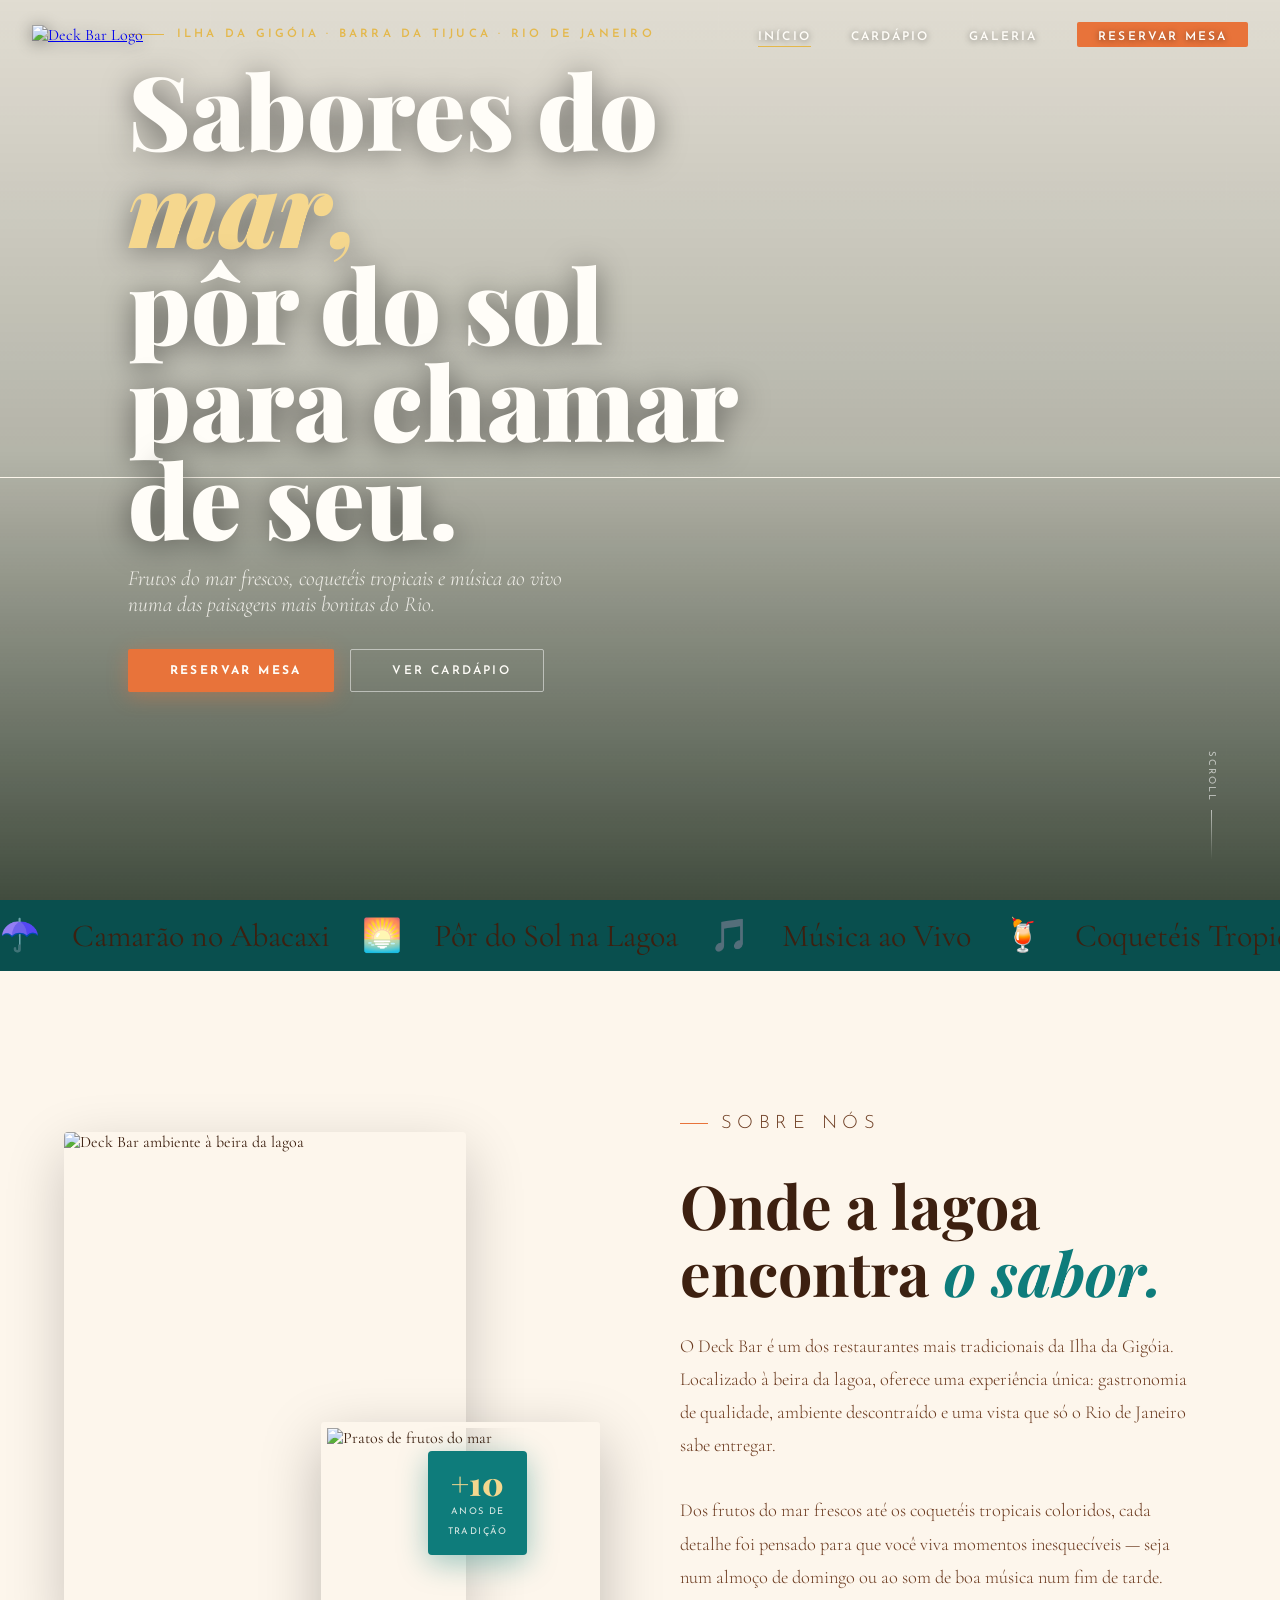
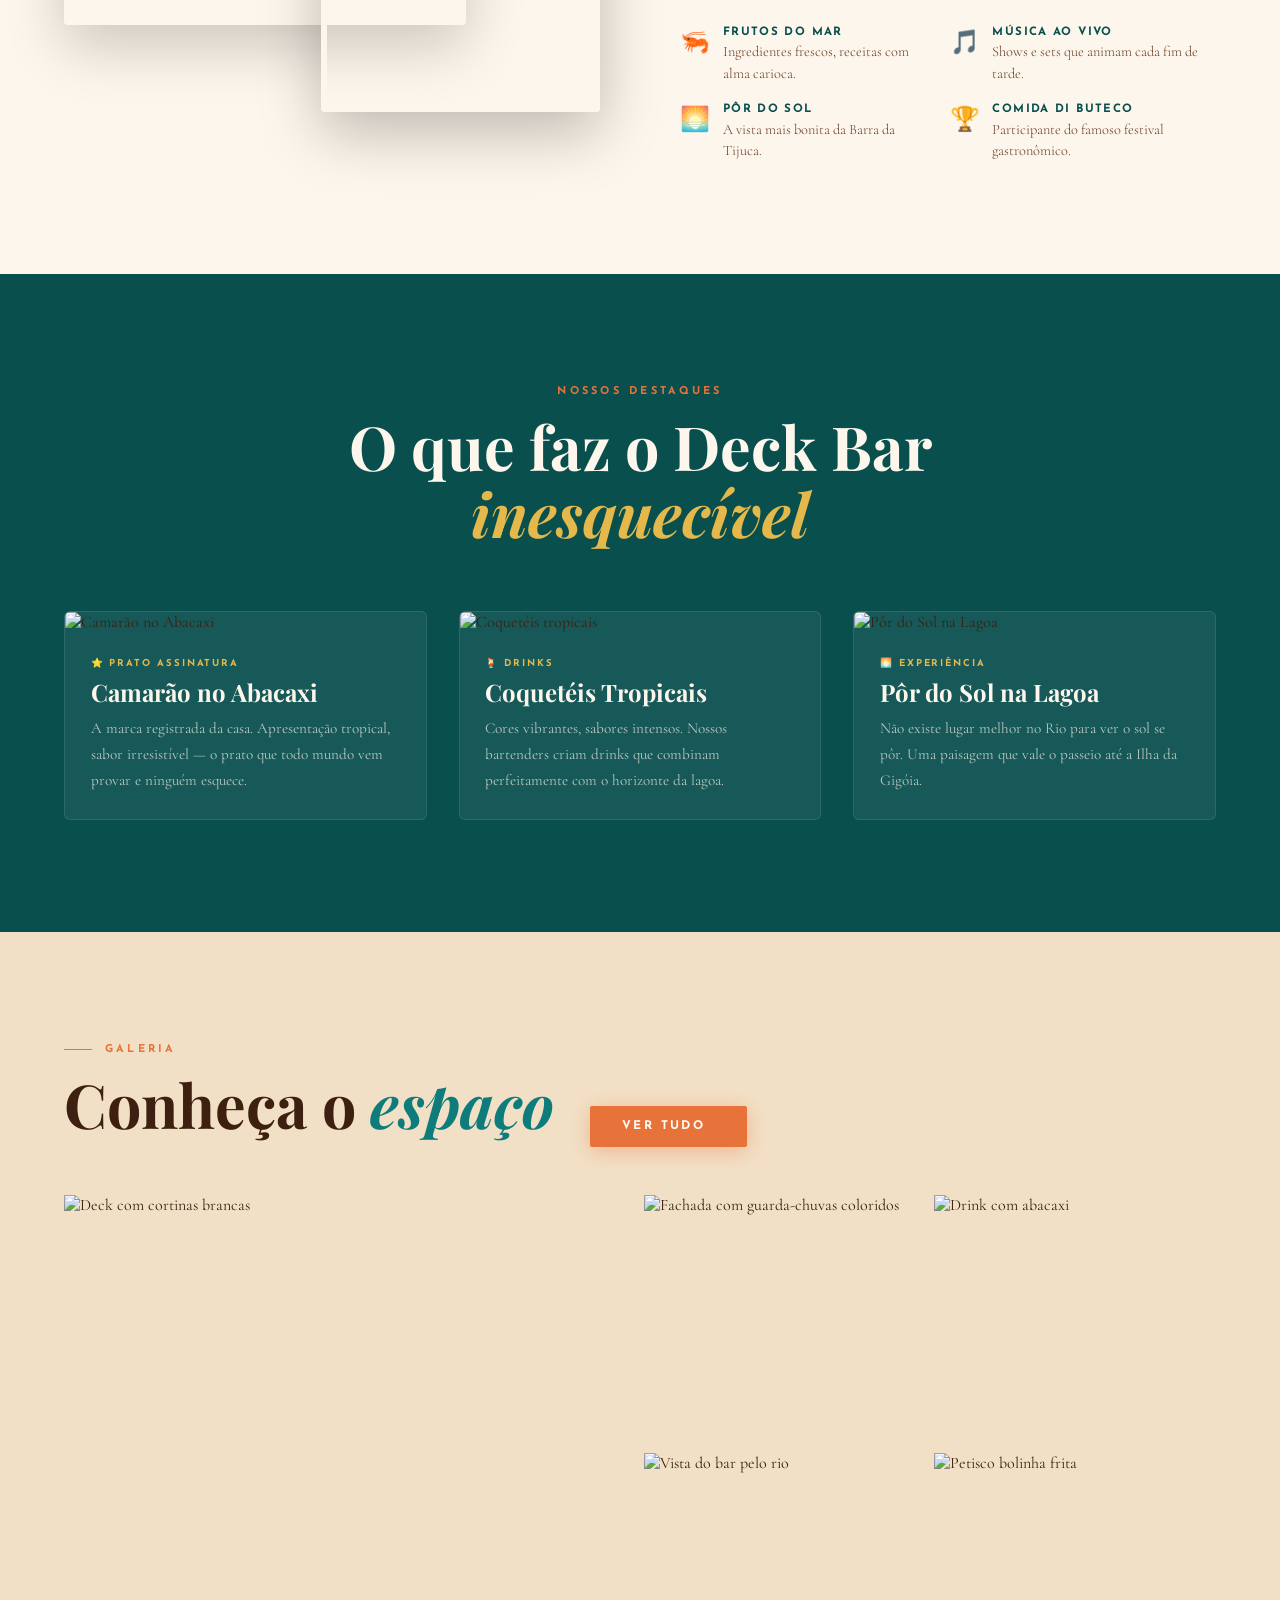
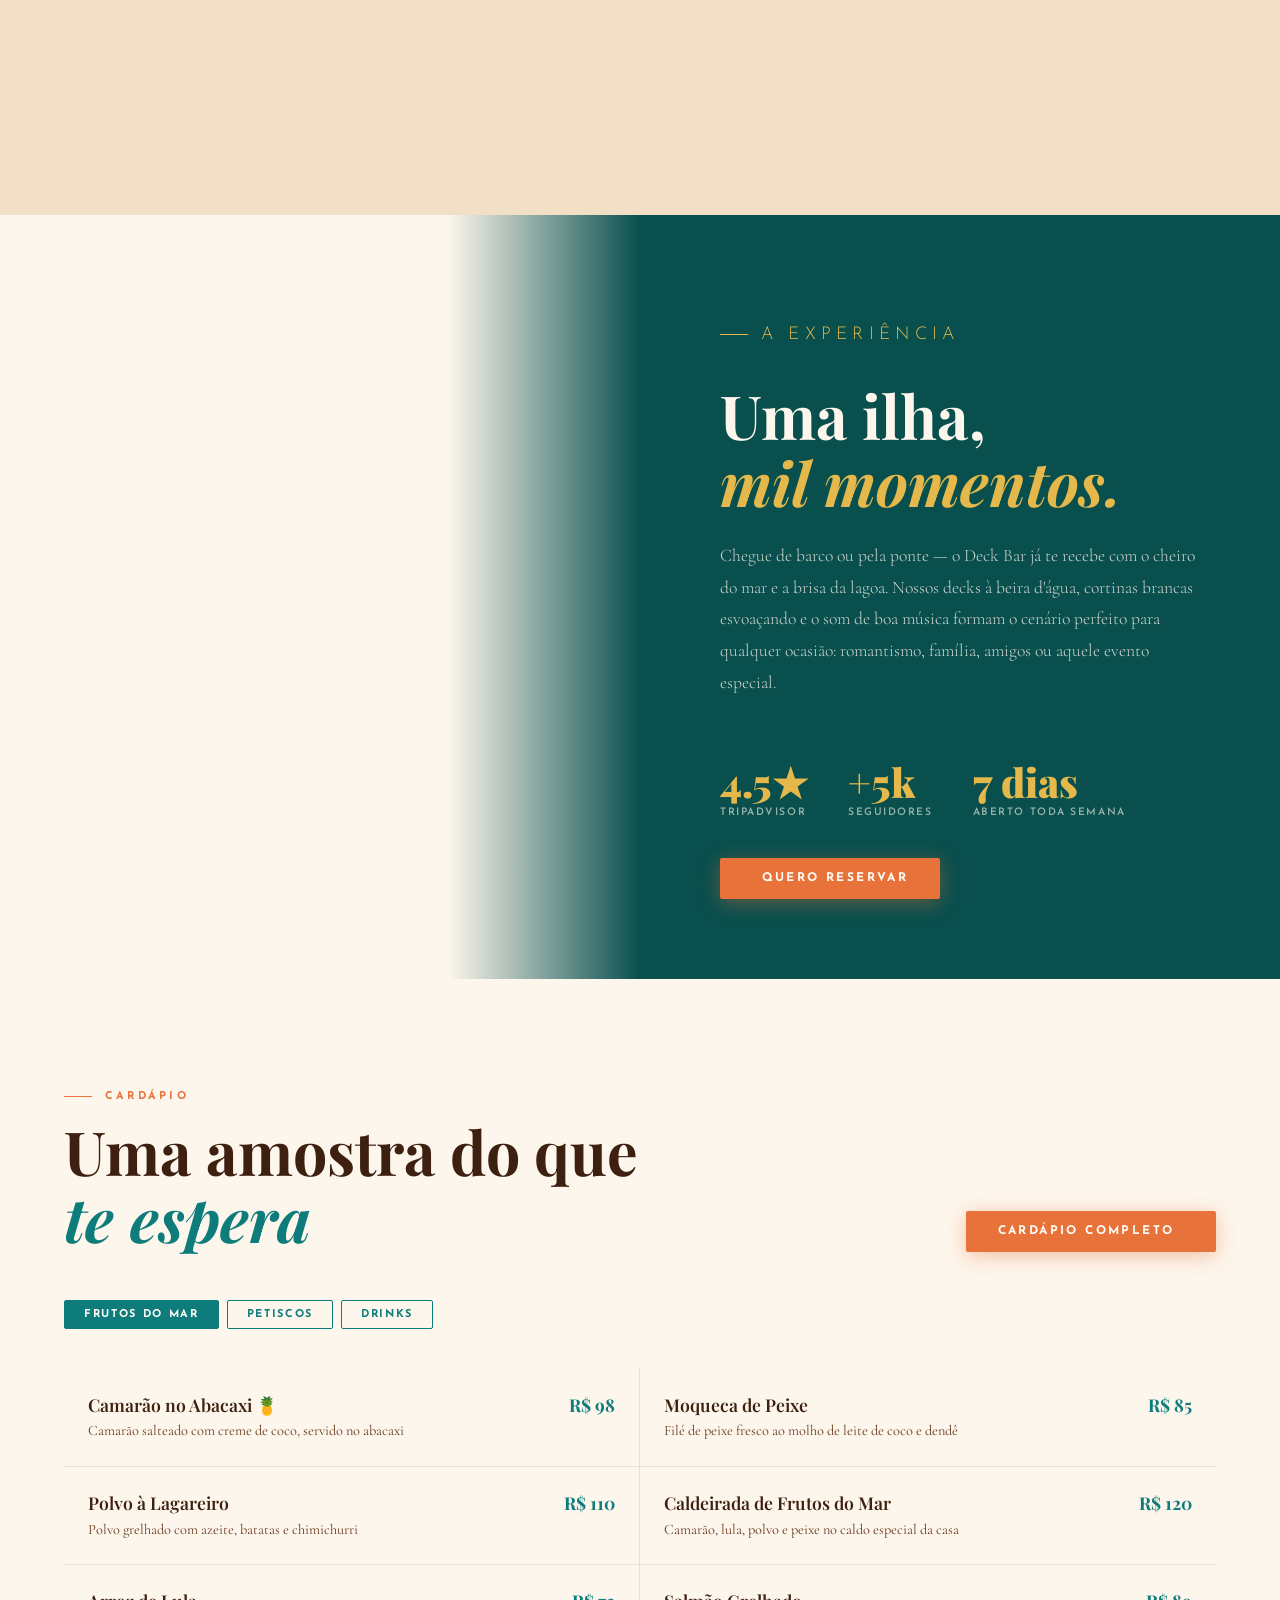
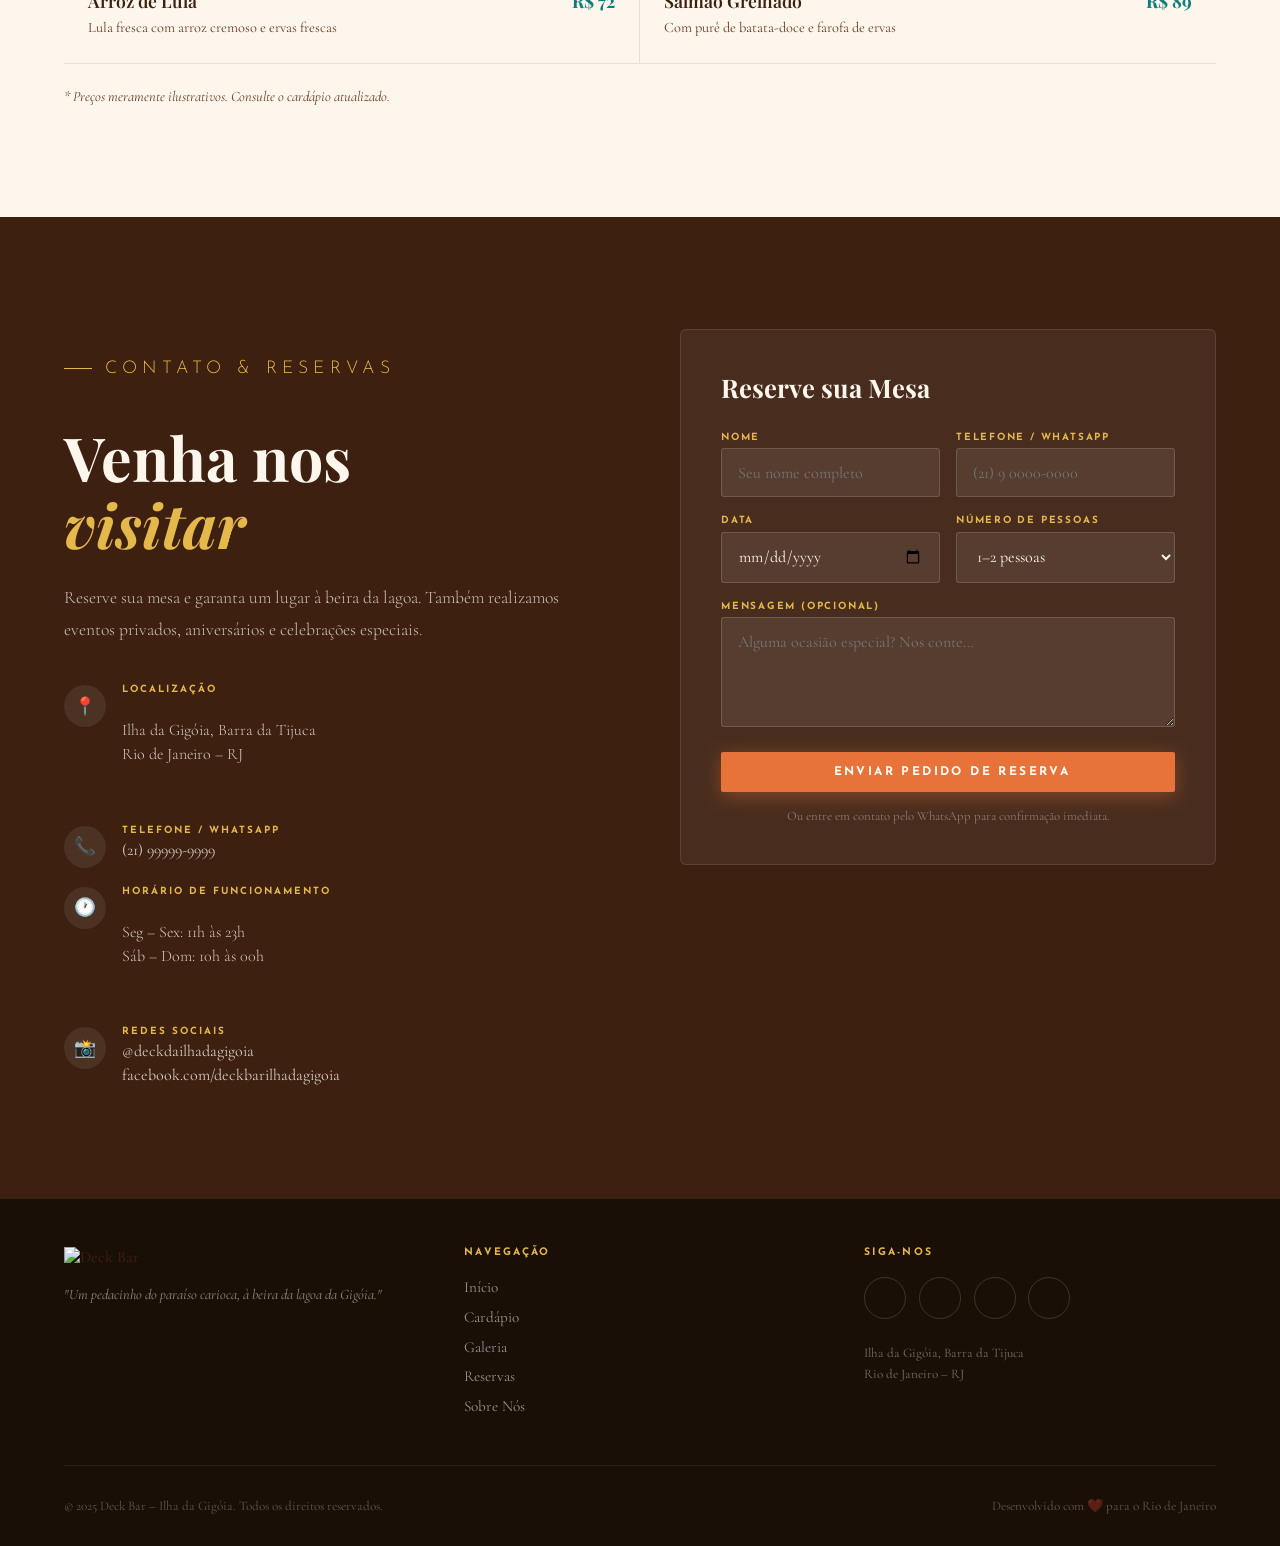
==== index.html @ cbfeb734 "primeiro" ====
<!DOCTYPE html>
<html lang="pt-BR">
<head>
  <meta charset="UTF-8">
  <meta name="viewport" content="width=device-width, initial-scale=1.0">
  <title>Deck Bar – Ilha da Gigóia | Bar & Restaurante à Beira da Lagoa</title>
  <meta name="description" content="O Deck Bar na Ilha da Gigóia te espera com frutos do mar frescos, coquetéis tropicais, música ao vivo e um pôr do sol inesquecível sobre a lagoa da Barra da Tijuca, Rio de Janeiro.">
  <link rel="stylesheet" href="style.css">
  <!-- Phosphor Icons -->
  <script src="https://unpkg.com/@phosphor-icons/web@2.1.1/src/index.js"></script>
</head>
<body>

<!-- ===== MOBILE NAV ===== -->
<div class="nav-mobile" id="navMobile">
  <a href="index.html" onclick="closeMobile()">Início</a>
  <a href="cardapio.html" onclick="closeMobile()">Cardápio</a>
  <a href="galeria.html" onclick="closeMobile()">Galeria</a>
  <a href="#contato" onclick="closeMobile()">Reservas</a>
</div>

<!-- ===== NAV ===== -->
<nav id="navbar">
  <a href="index.html" class="nav-logo">
    <img src="images/logo.jpg" alt="Deck Bar Logo">
  </a>
  <ul class="nav-links">
    <li><a href="index.html" class="active">Início</a></li>
    <li><a href="cardapio.html">Cardápio</a></li>
    <li><a href="galeria.html">Galeria</a></li>
    <li><a href="#contato" class="nav-cta">Reservar Mesa</a></li>
  </ul>
  <button class="hamburger" id="hamburger" onclick="toggleMobile()" aria-label="Menu">
    <span></span><span></span><span></span>
  </button>
</nav>

<!-- ===== HERO ===== -->
<section id="hero">
  <div class="hero-bg" id="heroBg"></div>
  <div class="hero-content">
    <p class="hero-eyebrow">Ilha da Gigóia · Barra da Tijuca · Rio de Janeiro</p>
    <h1 class="hero-title">
      Sabores do <em>mar,</em><br>pôr do sol<br>para chamar de seu.
    </h1>
    <p class="hero-sub">
      Frutos do mar frescos, coquetéis tropicais e música ao vivo<br>
      numa das paisagens mais bonitas do Rio.
    </p>
    <div class="hero-actions">
      <a href="#contato" class="btn-primary">
        <i class="ph ph-calendar-check"></i> Reservar Mesa
      </a>
      <a href="cardapio.html" class="btn-outline">
        <i class="ph ph-fork-knife"></i> Ver Cardápio
      </a>
    </div>
  </div>
  <div class="hero-scroll">
    <span>Scroll</span>
    <div class="scroll-line"></div>
  </div>
</section>

<!-- ===== UMBRELLA STRIP ===== -->
<div class="umbrellas-strip">
  <div class="umbrellas-inner">
    <span>☂️</span><span>Camarão no Abacaxi</span>
    <span>🌅</span><span>Pôr do Sol na Lagoa</span>
    <span>🎵</span><span>Música ao Vivo</span>
    <span>🍹</span><span>Coquetéis Tropicais</span>
    <span>🦐</span><span>Frutos do Mar Frescos</span>
    <span>☂️</span><span>Comida di Buteco</span>
    <span>🌊</span><span>Vista para a Lagoa</span>
    <span>🎶</span><span>Ambiente Descontraído</span>
    <!-- duplicate for seamless loop -->
    <span>☂️</span><span>Camarão no Abacaxi</span>
    <span>🌅</span><span>Pôr do Sol na Lagoa</span>
    <span>🎵</span><span>Música ao Vivo</span>
    <span>🍹</span><span>Coquetéis Tropicais</span>
    <span>🦐</span><span>Frutos do Mar Frescos</span>
    <span>☂️</span><span>Comida di Buteco</span>
    <span>🌊</span><span>Vista para a Lagoa</span>
    <span>🎶</span><span>Ambiente Descontraído</span>
  </div>
</div>

<!-- ===== SOBRE ===== -->
<section id="sobre">
  <div class="sobre-images reveal">
    <img src="images/deck9.jpg" alt="Deck Bar ambiente à beira da lagoa" class="sobre-img-main">
    <img src="images/deck2.jpg" alt="Pratos de frutos do mar" class="sobre-img-accent">
    <div class="sobre-badge">
      <strong>+10</strong>
      <span>Anos de<br>Tradição</span>
    </div>
  </div>
  <div class="sobre-text">
    <p class="section-label">Sobre Nós</p>
    <h2 class="section-title">Onde a lagoa<br>encontra <em>o sabor.</em></h2>
    <p>
      O Deck Bar é um dos restaurantes mais tradicionais da Ilha da Gigóia. 
      Localizado à beira da lagoa, oferece uma experiência única: 
      gastronomia de qualidade, ambiente descontraído e uma vista que 
      só o Rio de Janeiro sabe entregar.
    </p>
    <p>
      Dos frutos do mar frescos até os coquetéis tropicais coloridos, 
      cada detalhe foi pensado para que você viva momentos inesquecíveis 
      — seja num almoço de domingo ou ao som de boa música num fim de tarde.
    </p>
    <div class="sobre-features">
      <div class="feature-item">
        <span class="feature-icon">🦐</span>
        <div>
          <h4>Frutos do Mar</h4>
          <p>Ingredientes frescos, receitas com alma carioca.</p>
        </div>
      </div>
      <div class="feature-item">
        <span class="feature-icon">🎵</span>
        <div>
          <h4>Música ao Vivo</h4>
          <p>Shows e sets que animam cada fim de tarde.</p>
        </div>
      </div>
      <div class="feature-item">
        <span class="feature-icon">🌅</span>
        <div>
          <h4>Pôr do Sol</h4>
          <p>A vista mais bonita da Barra da Tijuca.</p>
        </div>
      </div>
      <div class="feature-item">
        <span class="feature-icon">🏆</span>
        <div>
          <h4>Comida di Buteco</h4>
          <p>Participante do famoso festival gastronômico.</p>
        </div>
      </div>
    </div>
  </div>
</section>

<!-- ===== DESTAQUES ===== -->
<section id="destaques">
  <div class="destaques-header reveal">
    <p class="section-label">Nossos Destaques</p>
    <h2 class="section-title">O que faz o Deck Bar<br><em>inesquecível</em></h2>
  </div>
  <div class="destaques-grid">
    <div class="destaque-card reveal">
      <img src="images/deck2.jpg" alt="Camarão no Abacaxi">
      <div class="destaque-card-body">
        <span class="tag">⭐ Prato Assinatura</span>
        <h3>Camarão no Abacaxi</h3>
        <p>A marca registrada da casa. Apresentação tropical, sabor irresistível — o prato que todo mundo vem provar e ninguém esquece.</p>
      </div>
    </div>
    <div class="destaque-card reveal">
      <img src="images/deck5.jpg" alt="Coquetéis tropicais">
      <div class="destaque-card-body">
        <span class="tag">🍹 Drinks</span>
        <h3>Coquetéis Tropicais</h3>
        <p>Cores vibrantes, sabores intensos. Nossos bartenders criam drinks que combinam perfeitamente com o horizonte da lagoa.</p>
      </div>
    </div>
    <div class="destaque-card reveal">
      <img src="images/deck7.jpg" alt="Pôr do Sol na Lagoa">
      <div class="destaque-card-body">
        <span class="tag">🌅 Experiência</span>
        <h3>Pôr do Sol na Lagoa</h3>
        <p>Não existe lugar melhor no Rio para ver o sol se pôr. Uma paisagem que vale o passeio até a Ilha da Gigóia.</p>
      </div>
    </div>
  </div>
</section>

<!-- ===== GALERIA PREVIEW ===== -->
<section id="galeria">
  <div class="galeria-header reveal">
    <p class="section-label">Galeria</p>
    <h2 class="section-title" style="display:inline-block">Conheça o <em>espaço</em></h2>
    <a href="galeria.html" class="btn-primary" style="margin-left:2rem;vertical-align:middle;display:inline-flex">
      Ver tudo <i class="ph ph-arrow-right"></i>
    </a>
  </div>
  <div class="galeria-grid reveal">
    <div class="gal-item" onclick="openLightbox(this)">
      <img src="images/deck4.jpg" alt="Deck com cortinas brancas">
      <div class="gal-item-overlay"><span>🔍</span></div>
    </div>
    <div class="gal-item" onclick="openLightbox(this)">
      <img src="images/deck1.jpg" alt="Fachada com guarda-chuvas coloridos">
      <div class="gal-item-overlay"><span>🔍</span></div>
    </div>
    <div class="gal-item" onclick="openLightbox(this)">
      <img src="images/deck6.jpg" alt="Drink com abacaxi">
      <div class="gal-item-overlay"><span>🔍</span></div>
    </div>
    <div class="gal-item" onclick="openLightbox(this)">
      <img src="images/deck8.jpg" alt="Vista do bar pelo rio">
      <div class="gal-item-overlay"><span>🔍</span></div>
    </div>
    <div class="gal-item" onclick="openLightbox(this)">
      <img src="images/deck3.jpg" alt="Petisco bolinha frita">
      <div class="gal-item-overlay"><span>🔍</span></div>
    </div>
  </div>
</section>

<!-- ===== EXPERIÊNCIA ===== -->
<section id="experiencia">
  <div class="exp-image" style="background-image: url('images/deck4.jpg')"></div>
  <div class="exp-content">
    <p class="section-label">A Experiência</p>
    <h2 class="section-title">Uma ilha,<br><em>mil momentos.</em></h2>
    <p>
      Chegue de barco ou pela ponte — o Deck Bar já te recebe com o 
      cheiro do mar e a brisa da lagoa. Nossos decks à beira d'água, 
      cortinas brancas esvoaçando e o som de boa música formam o 
      cenário perfeito para qualquer ocasião: romantismo, família, 
      amigos ou aquele evento especial.
    </p>
    <div class="exp-stats">
      <div class="stat">
        <strong>4.5★</strong>
        <span>TripAdvisor</span>
      </div>
      <div class="stat">
        <strong>+5k</strong>
        <span>Seguidores</span>
      </div>
      <div class="stat">
        <strong>7 dias</strong>
        <span>Aberto toda semana</span>
      </div>
    </div>
    <div style="margin-top:2.5rem">
      <a href="#contato" class="btn-primary">
        <i class="ph ph-calendar-check"></i> Quero Reservar
      </a>
    </div>
  </div>
</section>

<!-- ===== MENU PREVIEW ===== -->
<section id="cardapio">
  <div class="cardapio-header">
    <div>
      <p class="section-label">Cardápio</p>
      <h2 class="section-title">Uma amostra do que<br><em>te espera</em></h2>
    </div>
    <a href="cardapio.html" class="btn-primary">
      Cardápio Completo <i class="ph ph-arrow-right"></i>
    </a>
  </div>
  <div class="menu-tabs">
    <button class="menu-tab active" onclick="switchTab(this,'frutos')">Frutos do Mar</button>
    <button class="menu-tab" onclick="switchTab(this,'petiscos')">Petiscos</button>
    <button class="menu-tab" onclick="switchTab(this,'drinks')">Drinks</button>
  </div>
  <div class="menu-items" id="menu-frutos">
    <div class="menu-item">
      <div class="menu-item-info">
        <h4>Camarão no Abacaxi 🍍</h4>
        <p>Camarão salteado com creme de coco, servido no abacaxi</p>
      </div>
      <span class="menu-item-price">R$ 98</span>
    </div>
    <div class="menu-item">
      <div class="menu-item-info">
        <h4>Moqueca de Peixe</h4>
        <p>Filé de peixe fresco ao molho de leite de coco e dendê</p>
      </div>
      <span class="menu-item-price">R$ 85</span>
    </div>
    <div class="menu-item">
      <div class="menu-item-info">
        <h4>Polvo à Lagareiro</h4>
        <p>Polvo grelhado com azeite, batatas e chimichurri</p>
      </div>
      <span class="menu-item-price">R$ 110</span>
    </div>
    <div class="menu-item">
      <div class="menu-item-info">
        <h4>Caldeirada de Frutos do Mar</h4>
        <p>Camarão, lula, polvo e peixe no caldo especial da casa</p>
      </div>
      <span class="menu-item-price">R$ 120</span>
    </div>
    <div class="menu-item">
      <div class="menu-item-info">
        <h4>Arroz de Lula</h4>
        <p>Lula fresca com arroz cremoso e ervas frescas</p>
      </div>
      <span class="menu-item-price">R$ 72</span>
    </div>
    <div class="menu-item">
      <div class="menu-item-info">
        <h4>Salmão Grelhado</h4>
        <p>Com purê de batata-doce e farofa de ervas</p>
      </div>
      <span class="menu-item-price">R$ 89</span>
    </div>
  </div>
  <div class="menu-items" id="menu-petiscos" style="display:none">
    <div class="menu-item">
      <div class="menu-item-info">
        <h4>Bolinho de Bacalhau</h4>
        <p>Tradicional, crocante por fora e cremoso por dentro</p>
      </div>
      <span class="menu-item-price">R$ 38</span>
    </div>
    <div class="menu-item">
      <div class="menu-item-info">
        <h4>Casquinha de Siri</h4>
        <p>Gratinada com catupiry e farofa crocante</p>
      </div>
      <span class="menu-item-price">R$ 42</span>
    </div>
    <div class="menu-item">
      <div class="menu-item-info">
        <h4>Bolinho de Camarão</h4>
        <p>Recheado com camarão temperado e servido com aioli</p>
      </div>
      <span class="menu-item-price">R$ 45</span>
    </div>
    <div class="menu-item">
      <div class="menu-item-info">
        <h4>Isca de Peixe Frito</h4>
        <p>Servido com vinagrete da casa e limão tahiti</p>
      </div>
      <span class="menu-item-price">R$ 36</span>
    </div>
  </div>
  <div class="menu-items" id="menu-drinks" style="display:none">
    <div class="menu-item">
      <div class="menu-item-info">
        <h4>Deck Sunset 🌅</h4>
        <p>Vodka, maracujá, morango e manga — nosso drink assinatura</p>
      </div>
      <span class="menu-item-price">R$ 36</span>
    </div>
    <div class="menu-item">
      <div class="menu-item-info">
        <h4>Piña Colada da Gigóia 🍍</h4>
        <p>Rum, creme de coco, abacaxi e caramelo</p>
      </div>
      <span class="menu-item-price">R$ 32</span>
    </div>
    <div class="menu-item">
      <div class="menu-item-info">
        <h4>Caipirinha Clássica</h4>
        <p>Cachaça premium, limão e açúcar — do jeito certo</p>
      </div>
      <span class="menu-item-price">R$ 28</span>
    </div>
    <div class="menu-item">
      <div class="menu-item-info">
        <h4>Água de Coco Sour</h4>
        <p>Gin, água de coco, limão siciliano e hortelã</p>
      </div>
      <span class="menu-item-price">R$ 38</span>
    </div>
  </div>
  <p style="margin-top:1.5rem;font-style:italic;color:var(--wood-mid);font-size:0.9rem">
    * Preços meramente ilustrativos. Consulte o cardápio atualizado.
  </p>
</section>

<!-- ===== CONTATO ===== -->
<section id="contato">
  <div class="contato-inner">
    <div class="contato-info reveal">
      <p class="section-label">Contato & Reservas</p>
      <h2 class="section-title">Venha nos<br><em>visitar</em></h2>
      <p>Reserve sua mesa e garanta um lugar à beira da lagoa. Também realizamos eventos privados, aniversários e celebrações especiais.</p>
      <div class="contato-details">
        <div class="contato-item">
          <div class="contato-item-icon">📍</div>
          <div class="contato-item-text">
            <h5>Localização</h5>
            <p>Ilha da Gigóia, Barra da Tijuca<br>Rio de Janeiro – RJ</p>
          </div>
        </div>
        <div class="contato-item">
          <div class="contato-item-icon">📞</div>
          <div class="contato-item-text">
            <h5>Telefone / WhatsApp</h5>
            <a href="https://wa.me/5521999999999" target="_blank">(21) 99999-9999</a>
          </div>
        </div>
        <div class="contato-item">
          <div class="contato-item-icon">🕐</div>
          <div class="contato-item-text">
            <h5>Horário de Funcionamento</h5>
            <p>Seg – Sex: 11h às 23h<br>Sáb – Dom: 10h às 00h</p>
          </div>
        </div>
        <div class="contato-item">
          <div class="contato-item-icon">📸</div>
          <div class="contato-item-text">
            <h5>Redes Sociais</h5>
            <a href="https://www.instagram.com/deckdailhadagigoia" target="_blank">@deckdailhadagigoia</a><br>
            <a href="https://www.facebook.com/deckbarilhadagigoia/" target="_blank">facebook.com/deckbarilhadagigoia</a>
          </div>
        </div>
      </div>
    </div>
    <div class="contato-form reveal">
      <h3>Reserve sua Mesa</h3>
      <div class="form-row">
        <div class="form-group">
          <label>Nome</label>
          <input type="text" placeholder="Seu nome completo">
        </div>
        <div class="form-group">
          <label>Telefone / WhatsApp</label>
          <input type="tel" placeholder="(21) 9 0000-0000">
        </div>
      </div>
      <div class="form-row">
        <div class="form-group">
          <label>Data</label>
          <input type="date">
        </div>
        <div class="form-group">
          <label>Número de Pessoas</label>
          <select>
            <option>1–2 pessoas</option>
            <option>3–4 pessoas</option>
            <option>5–8 pessoas</option>
            <option>Grupo / Evento</option>
          </select>
        </div>
      </div>
      <div class="form-group">
        <label>Mensagem (opcional)</label>
        <textarea placeholder="Alguma ocasião especial? Nos conte…"></textarea>
      </div>
      <a href="#" class="btn-primary" style="width:100%;justify-content:center;display:flex;gap:0.5rem">
        <i class="ph ph-paper-plane-tilt"></i> Enviar Pedido de Reserva
      </a>
      <p style="color:rgba(253,246,236,0.4);font-size:0.8rem;margin-top:1rem;text-align:center">
        Ou entre em contato pelo WhatsApp para confirmação imediata.
      </p>
    </div>
  </div>
</section>

<!-- ===== FOOTER ===== -->
<footer>
  <div class="footer-inner">
    <div class="footer-brand">
      <img src="images/logo.jpg" alt="Deck Bar">
      <p>"Um pedacinho do paraíso carioca, à beira da lagoa da Gigóia."</p>
    </div>
    <div class="footer-links">
      <h4>Navegação</h4>
      <ul>
        <li><a href="index.html">Início</a></li>
        <li><a href="cardapio.html">Cardápio</a></li>
        <li><a href="galeria.html">Galeria</a></li>
        <li><a href="#contato">Reservas</a></li>
        <li><a href="#sobre">Sobre Nós</a></li>
      </ul>
    </div>
    <div class="footer-social">
      <h4>Siga-nos</h4>
      <div class="social-icons">
        <a href="https://www.instagram.com/deckdailhadagigoia" target="_blank" class="social-icon" title="Instagram">
          <i class="ph ph-instagram-logo"></i>
        </a>
        <a href="https://www.facebook.com/deckbarilhadagigoia/" target="_blank" class="social-icon" title="Facebook">
          <i class="ph ph-facebook-logo"></i>
        </a>
        <a href="https://wa.me/5521999999999" target="_blank" class="social-icon" title="WhatsApp">
          <i class="ph ph-whatsapp-logo"></i>
        </a>
        <a href="https://www.tripadvisor.com.br/Restaurant_Review-g303506-d15508596-Reviews-Deck_Bar-Rio_de_Janeiro_State_of_Rio_de_Janeiro.html" target="_blank" class="social-icon" title="TripAdvisor">
          <i class="ph ph-star"></i>
        </a>
      </div>
      <p style="color:rgba(255,255,255,0.4);font-size:0.82rem;margin-top:1.5rem;line-height:1.6">
        Ilha da Gigóia, Barra da Tijuca<br>Rio de Janeiro – RJ
      </p>
    </div>
  </div>
  <div class="footer-bottom">
    <p>© 2025 Deck Bar – Ilha da Gigóia. Todos os direitos reservados.</p>
    <p>Desenvolvido com ❤️ para o Rio de Janeiro</p>
  </div>
</footer>

<!-- ===== LIGHTBOX ===== -->
<div class="lightbox" id="lightbox" onclick="closeLightbox()">
  <button class="lightbox-close" onclick="closeLightbox()">✕</button>
  <img id="lightboxImg" src="" alt="">
</div>

<script>
  // Navbar scroll effect
  const navbar = document.getElementById('navbar');
  window.addEventListener('scroll', () => {
    navbar.classList.toggle('scrolled', window.scrollY > 60);
  });

  // Parallax hero (subtle)
  const heroBg = document.getElementById('heroBg');
  window.addEventListener('scroll', () => {
    const y = window.scrollY;
    if (heroBg) heroBg.style.transform = `scale(1.07) translateY(${y * 0.15}px)`;
  });

  // Reveal on scroll
  const revealEls = document.querySelectorAll('.reveal');
  const observer = new IntersectionObserver((entries) => {
    entries.forEach((e, i) => {
      if (e.isIntersecting) {
        e.target.style.transitionDelay = `${(i % 4) * 0.1}s`;
        e.target.classList.add('visible');
        observer.unobserve(e.target);
      }
    });
  }, { threshold: 0.1 });
  revealEls.forEach(el => observer.observe(el));

  // Mobile nav
  function toggleMobile() {
    document.getElementById('navMobile').classList.toggle('open');
  }
  function closeMobile() {
    document.getElementById('navMobile').classList.remove('open');
  }

  // Menu tabs
  function switchTab(btn, id) {
    document.querySelectorAll('.menu-tab').forEach(b => b.classList.remove('active'));
    btn.classList.add('active');
    ['frutos','petiscos','drinks'].forEach(t => {
      const el = document.getElementById('menu-'+t);
      if (el) el.style.display = t === id ? 'grid' : 'none';
    });
  }

  // Lightbox
  function openLightbox(el) {
    const img = el.querySelector('img');
    document.getElementById('lightboxImg').src = img.src;
    document.getElementById('lightbox').classList.add('active');
    document.body.style.overflow = 'hidden';
  }
  function closeLightbox() {
    document.getElementById('lightbox').classList.remove('active');
    document.body.style.overflow = '';
  }
  document.addEventListener('keydown', e => { if (e.key==='Escape') closeLightbox(); });
</script>
</body>
</html>
---- style.css ----
@import url('https://fonts.googleapis.com/css2?family=Playfair+Display:ital,wght@0,400;0,700;0,900;1,400;1,700&family=Cormorant+Garamond:ital,wght@0,300;0,400;0,600;1,300;1,400&family=Josefin+Sans:wght@300;400;600;700&display=swap');

/* ===== RESET & BASE ===== */
*, *::before, *::after { margin: 0; padding: 0; box-sizing: border-box; }

:root {
  --teal:       #0E7C7B;
  --teal-dark:  #094F4E;
  --teal-light: #5BB5B4;
  --orange:     #E8733A;
  --orange-warm:#F4A261;
  --gold:       #E4B84B;
  --gold-light: #F5D78E;
  --cream:      #FDF6EC;
  --sand:       #F2E0C6;
  --wood:       #3D2010;
  --wood-mid:   #6B3A1F;
  --dark:       #1A0F07;
  --white:      #FFFDF8;
  --font-display: 'Playfair Display', Georgia, serif;
  --font-body:    'Cormorant Garamond', Georgia, serif;
  --font-label:   'Josefin Sans', sans-serif;
}

html { scroll-behavior: smooth; font-size: 16px; }

body {
  font-family: var(--font-body);
  background: var(--cream);
  color: var(--wood);
  overflow-x: hidden;
}

/* ===== SCROLLBAR ===== */
::-webkit-scrollbar { width: 6px; }
::-webkit-scrollbar-track { background: var(--sand); }
::-webkit-scrollbar-thumb { background: var(--teal); border-radius: 3px; }

/* ===== NAVIGATION ===== */
nav {
  position: fixed; top: 0; left: 0; right: 0; z-index: 1000;
  padding: 0 2rem;
  display: flex; align-items: center; justify-content: space-between;
  height: 70px;
  transition: background 0.4s, backdrop-filter 0.4s, box-shadow 0.4s;
}

nav.scrolled {
  background: rgba(9, 79, 78, 0.96);
  backdrop-filter: blur(12px);
  box-shadow: 0 2px 30px rgba(0,0,0,0.25);
}

.nav-logo img {
  height: 50px; width: auto;
  filter: drop-shadow(0 2px 8px rgba(0,0,0,0.4));
  transition: transform 0.3s;
}
.nav-logo img:hover { transform: scale(1.05); }

.nav-links {
  display: flex; gap: 2.5rem; list-style: none; align-items: center;
}

.nav-links a {
  font-family: var(--font-label);
  font-size: 0.75rem; font-weight: 600; letter-spacing: 0.18em;
  text-transform: uppercase;
  color: var(--white);
  text-decoration: none;
  text-shadow: 0 1px 6px rgba(0,0,0,0.5);
  position: relative; padding-bottom: 4px;
  transition: color 0.3s;
}

.nav-links a::after {
  content: '';
  position: absolute; bottom: 0; left: 0; width: 0; height: 1.5px;
  background: var(--gold);
  transition: width 0.3s;
}
.nav-links a:hover::after, .nav-links a.active::after { width: 100%; }
.nav-links a:hover { color: var(--gold-light); }

.nav-cta {
  font-family: var(--font-label);
  font-size: 0.72rem; font-weight: 700; letter-spacing: 0.15em;
  text-transform: uppercase;
  background: var(--orange);
  color: var(--white) !important;
  padding: 0.55rem 1.3rem;
  border-radius: 2px;
  text-decoration: none;
  transition: background 0.3s, transform 0.2s;
}
.nav-cta:hover { background: var(--orange-warm); transform: translateY(-1px); }
.nav-cta::after { display: none !important; }

.hamburger {
  display: none; flex-direction: column; gap: 5px; cursor: pointer;
  background: none; border: none; padding: 5px;
}
.hamburger span {
  display: block; width: 24px; height: 2px;
  background: var(--white); border-radius: 2px;
  transition: all 0.3s;
}

/* ===== HERO ===== */
#hero {
  position: relative; height: 100vh; min-height: 600px;
  display: flex; align-items: flex-end;
  overflow: hidden;
}

.hero-bg {
  position: absolute; inset: 0;
  background: url('images/deck7.jpg') center center / cover no-repeat;
  transform: scale(1.07);
  transition: transform 8s ease-out;
  will-change: transform;
}
.hero-bg::after {
  content: '';
  position: absolute; inset: 0;
  background: linear-gradient(
    to top,
    rgba(14, 30, 15, 0.82) 0%,
    rgba(14, 30, 15, 0.3) 50%,
    rgba(14, 30, 15, 0.1) 100%
  );
}

.hero-content {
  position: relative; z-index: 2;
  padding: 0 5vw 6rem;
  max-width: 850px;
}

.hero-eyebrow {
  font-family: var(--font-label);
  font-size: 0.72rem; font-weight: 600; letter-spacing: 0.28em;
  text-transform: uppercase; color: var(--gold);
  display: flex; align-items: center; gap: 0.8rem;
  margin-bottom: 1.2rem;
  opacity: 0; animation: fadeUp 0.8s 0.2s forwards;
}
.hero-eyebrow::before {
  content: ''; display: block; width: 36px; height: 1px;
  background: var(--gold);
}

.hero-title {
  font-family: var(--font-display);
  font-size: clamp(3.5rem, 8vw, 7rem);
  font-weight: 900; line-height: 0.95;
  color: var(--white);
  text-shadow: 0 4px 30px rgba(0,0,0,0.5);
  opacity: 0; animation: fadeUp 0.9s 0.4s forwards;
}
.hero-title em { font-style: italic; color: var(--gold-light); }

.hero-sub {
  font-family: var(--font-body);
  font-size: clamp(1.1rem, 2.2vw, 1.35rem);
  font-weight: 300; font-style: italic;
  color: rgba(255,253,248,0.85);
  margin: 1.2rem 0 2rem;
  opacity: 0; animation: fadeUp 0.9s 0.6s forwards;
}

.hero-actions {
  display: flex; gap: 1rem; flex-wrap: wrap;
  opacity: 0; animation: fadeUp 0.9s 0.8s forwards;
}

.btn-primary {
  display: inline-flex; align-items: center; gap: 0.6rem;
  font-family: var(--font-label);
  font-size: 0.75rem; font-weight: 700; letter-spacing: 0.2em;
  text-transform: uppercase;
  background: var(--orange); color: var(--white);
  padding: 0.9rem 2rem; text-decoration: none;
  border-radius: 2px;
  transition: background 0.3s, transform 0.2s, box-shadow 0.3s;
  box-shadow: 0 4px 20px rgba(232,115,58,0.4);
}
.btn-primary:hover {
  background: var(--orange-warm);
  transform: translateY(-2px);
  box-shadow: 0 8px 28px rgba(232,115,58,0.5);
}

.btn-outline {
  display: inline-flex; align-items: center; gap: 0.6rem;
  font-family: var(--font-label);
  font-size: 0.75rem; font-weight: 600; letter-spacing: 0.2em;
  text-transform: uppercase;
  background: transparent; color: var(--white);
  padding: 0.9rem 2rem; text-decoration: none;
  border: 1.5px solid rgba(255,255,255,0.5);
  border-radius: 2px;
  transition: border-color 0.3s, background 0.3s;
}
.btn-outline:hover {
  border-color: var(--gold);
  background: rgba(228,184,75,0.12);
  color: var(--gold-light);
}

.hero-scroll {
  position: absolute; bottom: 2.5rem; right: 5vw; z-index: 2;
  display: flex; flex-direction: column; align-items: center; gap: 0.5rem;
  opacity: 0; animation: fadeIn 1s 1.2s forwards;
}
.hero-scroll span {
  font-family: var(--font-label); font-size: 0.6rem; letter-spacing: 0.2em;
  color: rgba(255,255,255,0.6); text-transform: uppercase; writing-mode: vertical-rl;
}
.scroll-line {
  width: 1px; height: 50px;
  background: linear-gradient(to bottom, rgba(255,255,255,0.6), transparent);
  animation: scrollPulse 2s infinite;
}

/* ===== FLOATING UMBRELLAS DECORATION ===== */
.umbrellas-strip {
  background: var(--teal-dark);
  padding: 1rem 0;
  overflow: hidden;
  display: flex; gap: 0;
}
.umbrellas-inner {
  display: flex; gap: 2rem; align-items: center;
  animation: slide 20s linear infinite;
  white-space: nowrap;
}
.umbrellas-inner span { font-size: 2rem; }

/* ===== SECTION BASE ===== */
section { padding: 7rem 5vw; }

.section-label {
  font-family: var(--font-label);
  font-size: 0.68rem; font-weight: 700; letter-spacing: 0.3em;
  text-transform: uppercase; color: var(--orange);
  display: flex; align-items: center; gap: 0.8rem;
  margin-bottom: 1rem;
}
.section-label::before {
  content: ''; display: block; width: 28px; height: 1.5px;
  background: var(--orange);
}

.section-title {
  font-family: var(--font-display);
  font-size: clamp(2.2rem, 5vw, 3.8rem);
  font-weight: 700; line-height: 1.1;
  color: var(--wood);
}
.section-title em { font-style: italic; color: var(--teal); }

/* ===== ABOUT ===== */
#sobre {
  display: grid;
  grid-template-columns: 1fr 1fr;
  gap: 5rem; align-items: center;
}

.sobre-images {
  position: relative; height: 580px;
}
.sobre-img-main {
  position: absolute; top: 0; left: 0;
  width: 75%; height: 85%;
  object-fit: cover;
  border-radius: 4px;
  box-shadow: 0 20px 60px rgba(0,0,0,0.2);
}
.sobre-img-accent {
  position: absolute; bottom: 0; right: 0;
  width: 52%; height: 50%;
  object-fit: cover;
  border-radius: 4px;
  box-shadow: 0 20px 60px rgba(0,0,0,0.25);
  border: 6px solid var(--cream);
}
.sobre-badge {
  position: absolute; top: 55%; left: 68%;
  background: var(--teal); color: var(--white);
  padding: 1rem 1.2rem;
  border-radius: 4px;
  text-align: center;
  box-shadow: 0 8px 30px rgba(14,124,123,0.4);
  z-index: 2;
}
.sobre-badge strong {
  display: block;
  font-family: var(--font-display); font-size: 2rem; font-weight: 900;
  color: var(--gold-light); line-height: 1;
}
.sobre-badge span {
  font-family: var(--font-label); font-size: 0.58rem; letter-spacing: 0.15em;
  text-transform: uppercase; opacity: 0.85;
}

.sobre-text { max-width: 520px; }
.sobre-text p {
  font-size: 1.15rem; font-weight: 300; line-height: 1.8;
  color: var(--wood-mid); margin: 1.5rem 0 2rem;
}
.sobre-features {
  display: grid; grid-template-columns: 1fr 1fr;
  gap: 1.2rem; margin-top: 2rem;
}
.feature-item {
  display: flex; gap: 0.8rem; align-items: flex-start;
}
.feature-icon {
  font-size: 1.5rem; flex-shrink: 0; margin-top: 2px;
}
.feature-item h4 {
  font-family: var(--font-label); font-size: 0.72rem; font-weight: 700;
  letter-spacing: 0.12em; text-transform: uppercase;
  color: var(--teal-dark); margin-bottom: 0.2rem;
}
.feature-item p {
  font-size: 0.9rem; line-height: 1.5; color: var(--wood-mid);
  margin: 0;
}

/* ===== HIGHLIGHTS / DESTAQUES ===== */
#destaques {
  background: var(--teal-dark);
  position: relative; overflow: hidden;
}
#destaques::before {
  content: '';
  position: absolute; inset: 0;
  background: url('images/deck9.jpg') center / cover no-repeat;
  opacity: 0.08;
}

.destaques-header {
  text-align: center; position: relative; z-index: 1; margin-bottom: 4rem;
}
.destaques-header .section-label { justify-content: center; }
.destaques-header .section-label::before { display: none; }
.destaques-header .section-title { color: var(--cream); }
.destaques-header .section-title em { color: var(--gold); }

.destaques-grid {
  display: grid; grid-template-columns: repeat(3, 1fr);
  gap: 2rem; position: relative; z-index: 1;
}

.destaque-card {
  background: rgba(255,255,255,0.06);
  border: 1px solid rgba(255,255,255,0.1);
  border-radius: 6px;
  overflow: hidden;
  transition: transform 0.4s, box-shadow 0.4s;
}
.destaque-card:hover {
  transform: translateY(-8px);
  box-shadow: 0 24px 60px rgba(0,0,0,0.4);
}

.destaque-card img {
  width: 100%; height: 220px; object-fit: cover;
  transition: transform 0.5s;
}
.destaque-card:hover img { transform: scale(1.04); }

.destaque-card-body { padding: 1.6rem; }
.destaque-card-body .tag {
  font-family: var(--font-label); font-size: 0.6rem;
  font-weight: 700; letter-spacing: 0.2em; text-transform: uppercase;
  color: var(--gold); margin-bottom: 0.6rem; display: block;
}
.destaque-card-body h3 {
  font-family: var(--font-display); font-size: 1.5rem; font-weight: 700;
  color: var(--cream); margin-bottom: 0.6rem; line-height: 1.2;
}
.destaque-card-body p {
  font-size: 0.95rem; line-height: 1.7; color: rgba(253,246,236,0.7);
}

/* ===== GALLERY ===== */
#galeria { background: var(--sand); }
.galeria-header { margin-bottom: 3rem; }

.galeria-grid {
  display: grid;
  grid-template-columns: repeat(4, 1fr);
  grid-template-rows: repeat(2, 250px);
  gap: 0.5rem;
}
.galeria-grid .gal-item {
  overflow: hidden; position: relative; cursor: pointer;
}
.galeria-grid .gal-item:first-child {
  grid-column: span 2; grid-row: span 2;
}
.galeria-grid .gal-item img {
  width: 100%; height: 100%; object-fit: cover;
  transition: transform 0.5s;
}
.galeria-grid .gal-item:hover img { transform: scale(1.06); }
.gal-item-overlay {
  position: absolute; inset: 0;
  background: rgba(9,79,78,0.0);
  display: flex; align-items: center; justify-content: center;
  transition: background 0.3s;
}
.gal-item:hover .gal-item-overlay { background: rgba(9,79,78,0.3); }
.gal-item-overlay span {
  font-size: 2rem; opacity: 0;
  transform: scale(0.5);
  transition: opacity 0.3s, transform 0.3s;
  color: white;
}
.gal-item:hover .gal-item-overlay span { opacity: 1; transform: scale(1); }

/* ===== EXPERIENCE / AMBIENTE ===== */
#experiencia {
  display: grid; grid-template-columns: 1fr 1fr; gap: 0;
  padding: 0; min-height: 600px;
}
.exp-image {
  background: url('images/deck4.jpg') center / cover no-repeat;
  min-height: 500px; position: relative;
}
.exp-image::after {
  content: ''; position: absolute; inset: 0;
  background: linear-gradient(to right, transparent 70%, var(--teal-dark) 100%);
}
.exp-content {
  background: var(--teal-dark);
  padding: 5rem;
  display: flex; flex-direction: column; justify-content: center;
}
.exp-content .section-label { color: var(--gold); }
.exp-content .section-label::before { background: var(--gold); }
.exp-content .section-title { color: var(--cream); }
.exp-content .section-title em { color: var(--gold); }
.exp-content p {
  font-size: 1.1rem; font-weight: 300; line-height: 1.8;
  color: rgba(253,246,236,0.8); margin: 1.5rem 0 2rem;
}
.exp-stats {
  display: flex; gap: 2.5rem; margin-top: 2rem;
}
.stat strong {
  display: block;
  font-family: var(--font-display); font-size: 2.5rem; font-weight: 900;
  color: var(--gold); line-height: 1;
}
.stat span {
  font-family: var(--font-label); font-size: 0.65rem; font-weight: 600;
  letter-spacing: 0.15em; text-transform: uppercase;
  color: rgba(253,246,236,0.6); margin-top: 0.3rem; display: block;
}

/* ===== MENU PREVIEW ===== */
#cardapio { background: var(--cream); }
.cardapio-header {
  display: flex; justify-content: space-between; align-items: flex-end;
  margin-bottom: 3rem; flex-wrap: wrap; gap: 1rem;
}
.menu-tabs {
  display: flex; gap: 0.5rem; margin-bottom: 2.5rem;
}
.menu-tab {
  font-family: var(--font-label); font-size: 0.68rem; font-weight: 700;
  letter-spacing: 0.15em; text-transform: uppercase;
  padding: 0.5rem 1.2rem; border: 1.5px solid var(--teal);
  background: transparent; color: var(--teal);
  cursor: pointer; border-radius: 2px;
  transition: all 0.25s;
}
.menu-tab.active, .menu-tab:hover {
  background: var(--teal); color: var(--white);
}
.menu-items {
  display: grid; grid-template-columns: repeat(2, 1fr); gap: 0;
}
.menu-item {
  padding: 1.5rem;
  border-bottom: 1px solid rgba(61,32,16,0.1);
  display: flex; justify-content: space-between; align-items: flex-start;
  gap: 1rem;
  transition: background 0.2s;
}
.menu-item:nth-child(odd) { border-right: 1px solid rgba(61,32,16,0.1); }
.menu-item:hover { background: var(--sand); }
.menu-item-info h4 {
  font-family: var(--font-display); font-size: 1.1rem; font-weight: 600;
  color: var(--wood); margin-bottom: 0.3rem;
}
.menu-item-info p {
  font-size: 0.9rem; color: var(--wood-mid); line-height: 1.5;
}
.menu-item-price {
  font-family: var(--font-display); font-size: 1.1rem; font-weight: 700;
  color: var(--teal); white-space: nowrap;
}

/* ===== RESERVAS / CONTATO ===== */
#contato { background: var(--wood); position: relative; overflow: hidden; }
#contato::before {
  content: '';
  position: absolute; inset: 0;
  background: url('images/frente_restaurante.png') center / cover no-repeat;
  opacity: 0.07;
}
.contato-inner {
  position: relative; z-index: 1;
  display: grid; grid-template-columns: 1fr 1fr; gap: 5rem; align-items: start;
}
.contato-info .section-label { color: var(--gold); }
.contato-info .section-label::before { background: var(--gold); }
.contato-info .section-title { color: var(--cream); }
.contato-info .section-title em { color: var(--gold); }
.contato-info p {
  font-size: 1.1rem; font-weight: 300; line-height: 1.8;
  color: rgba(253,246,236,0.75); margin: 1.5rem 0 2.5rem;
}
.contato-details { display: flex; flex-direction: column; gap: 1.2rem; }
.contato-item {
  display: flex; gap: 1rem; align-items: flex-start;
}
.contato-item-icon {
  width: 42px; height: 42px; flex-shrink: 0;
  background: rgba(255,255,255,0.08); border-radius: 50%;
  display: flex; align-items: center; justify-content: center;
  font-size: 1.1rem;
}
.contato-item-text h5 {
  font-family: var(--font-label); font-size: 0.62rem; font-weight: 700;
  letter-spacing: 0.2em; text-transform: uppercase;
  color: var(--gold); margin-bottom: 0.2rem;
}
.contato-item-text p, .contato-item-text a {
  font-size: 1rem; color: rgba(253,246,236,0.8);
  line-height: 1.5; text-decoration: none;
}
.contato-item-text a:hover { color: var(--gold-light); }

.contato-form {
  background: rgba(255,255,255,0.06);
  border: 1px solid rgba(255,255,255,0.1);
  border-radius: 6px; padding: 2.5rem;
}
.contato-form h3 {
  font-family: var(--font-display); font-size: 1.6rem; font-weight: 700;
  color: var(--cream); margin-bottom: 1.8rem;
}
.form-group { margin-bottom: 1.2rem; }
.form-group label {
  display: block; font-family: var(--font-label); font-size: 0.62rem;
  font-weight: 700; letter-spacing: 0.18em; text-transform: uppercase;
  color: var(--gold); margin-bottom: 0.4rem;
}
.form-group input, .form-group textarea, .form-group select {
  width: 100%; padding: 0.85rem 1rem;
  background: rgba(255,255,255,0.08);
  border: 1px solid rgba(255,255,255,0.15);
  color: var(--cream); font-family: var(--font-body); font-size: 1rem;
  border-radius: 3px;
  transition: border-color 0.3s;
  outline: none;
}
.form-group input:focus, .form-group textarea:focus, .form-group select:focus {
  border-color: var(--gold);
}
.form-group textarea { height: 110px; resize: vertical; }
.form-group select option { background: var(--wood); }
.form-row { display: grid; grid-template-columns: 1fr 1fr; gap: 1rem; }

/* ===== FOOTER ===== */
footer {
  background: var(--dark);
  padding: 3rem 5vw 2rem;
}
.footer-inner {
  display: grid; grid-template-columns: 1fr 1fr 1fr; gap: 3rem;
  padding-bottom: 2.5rem;
  border-bottom: 1px solid rgba(255,255,255,0.08);
  margin-bottom: 2rem;
}
.footer-brand img { height: 60px; margin-bottom: 1rem; }
.footer-brand p {
  font-size: 0.9rem; color: rgba(255,255,255,0.5); line-height: 1.7;
  font-style: italic;
}
.footer-links h4, .footer-social h4 {
  font-family: var(--font-label); font-size: 0.65rem; font-weight: 700;
  letter-spacing: 0.22em; text-transform: uppercase;
  color: var(--gold); margin-bottom: 1.2rem;
}
.footer-links ul { list-style: none; }
.footer-links ul li { margin-bottom: 0.6rem; }
.footer-links ul a {
  font-size: 0.95rem; color: rgba(255,255,255,0.55);
  text-decoration: none; transition: color 0.25s;
}
.footer-links ul a:hover { color: var(--gold-light); }

.social-icons { display: flex; gap: 0.8rem; flex-wrap: wrap; }
.social-icon {
  width: 42px; height: 42px;
  border: 1px solid rgba(255,255,255,0.15);
  border-radius: 50%;
  display: flex; align-items: center; justify-content: center;
  color: rgba(255,255,255,0.6); text-decoration: none;
  font-size: 1rem;
  transition: border-color 0.3s, color 0.3s, background 0.3s;
}
.social-icon:hover {
  border-color: var(--gold); color: var(--gold);
  background: rgba(228,184,75,0.1);
}

.footer-bottom {
  display: flex; justify-content: space-between; align-items: center; flex-wrap: wrap; gap: 1rem;
}
.footer-bottom p {
  font-size: 0.82rem; color: rgba(255,255,255,0.3);
}
.footer-bottom a { color: var(--gold); text-decoration: none; }

/* ===== LIGHTBOX ===== */
.lightbox {
  position: fixed; inset: 0; z-index: 9999;
  background: rgba(0,0,0,0.95);
  display: none; align-items: center; justify-content: center;
}
.lightbox.active { display: flex; }
.lightbox img { max-width: 90vw; max-height: 90vh; object-fit: contain; }
.lightbox-close {
  position: absolute; top: 1.5rem; right: 2rem;
  font-size: 2rem; color: white; cursor: pointer; background: none; border: none;
  line-height: 1;
}

/* ===== ANIMATIONS ===== */
@keyframes fadeUp {
  from { opacity: 0; transform: translateY(24px); }
  to   { opacity: 1; transform: translateY(0); }
}
@keyframes fadeIn {
  from { opacity: 0; } to { opacity: 1; }
}
@keyframes scrollPulse {
  0%, 100% { opacity: 0.6; } 50% { opacity: 1; }
}
@keyframes slide {
  0%   { transform: translateX(0); }
  100% { transform: translateX(-50%); }
}

.reveal {
  opacity: 0; transform: translateY(30px);
  transition: opacity 0.7s, transform 0.7s;
}
.reveal.visible { opacity: 1; transform: translateY(0); }

/* ===== RESPONSIVE ===== */
@media (max-width: 1024px) {
  #sobre { grid-template-columns: 1fr; gap: 3rem; }
  .sobre-images { height: 400px; }
  .destaques-grid { grid-template-columns: repeat(2, 1fr); }
  #experiencia { grid-template-columns: 1fr; }
  .exp-image { min-height: 300px; }
  .exp-content { padding: 3rem; }
  .contato-inner { grid-template-columns: 1fr; gap: 3rem; }
  .footer-inner { grid-template-columns: 1fr 1fr; }
}

@media (max-width: 768px) {
  .nav-links { display: none; }
  .hamburger { display: flex; }
  .galeria-grid {
    grid-template-columns: repeat(2, 1fr);
    grid-template-rows: auto;
  }
  .galeria-grid .gal-item:first-child { grid-column: span 2; grid-row: span 1; height: 250px; }
  .galeria-grid .gal-item { height: 180px; }
  .destaques-grid { grid-template-columns: 1fr; }
  .menu-items { grid-template-columns: 1fr; }
  .menu-item:nth-child(odd) { border-right: none; }
  .footer-inner { grid-template-columns: 1fr; gap: 2rem; }
  .footer-bottom { flex-direction: column; text-align: center; }
  .sobre-features { grid-template-columns: 1fr; }
  .exp-stats { flex-wrap: wrap; gap: 1.5rem; }
  .form-row { grid-template-columns: 1fr; }
}

/* Mobile Nav */
.nav-mobile {
  position: fixed; inset: 0; z-index: 999;
  background: var(--teal-dark);
  display: flex; flex-direction: column;
  align-items: center; justify-content: center; gap: 2rem;
  opacity: 0; pointer-events: none;
  transition: opacity 0.3s;
}
.nav-mobile.open { opacity: 1; pointer-events: all; }
.nav-mobile a {
  font-family: var(--font-display); font-size: 2rem; font-weight: 700;
  color: var(--cream); text-decoration: none;
  transition: color 0.3s;
}
.nav-mobile a:hover { color: var(--gold); }
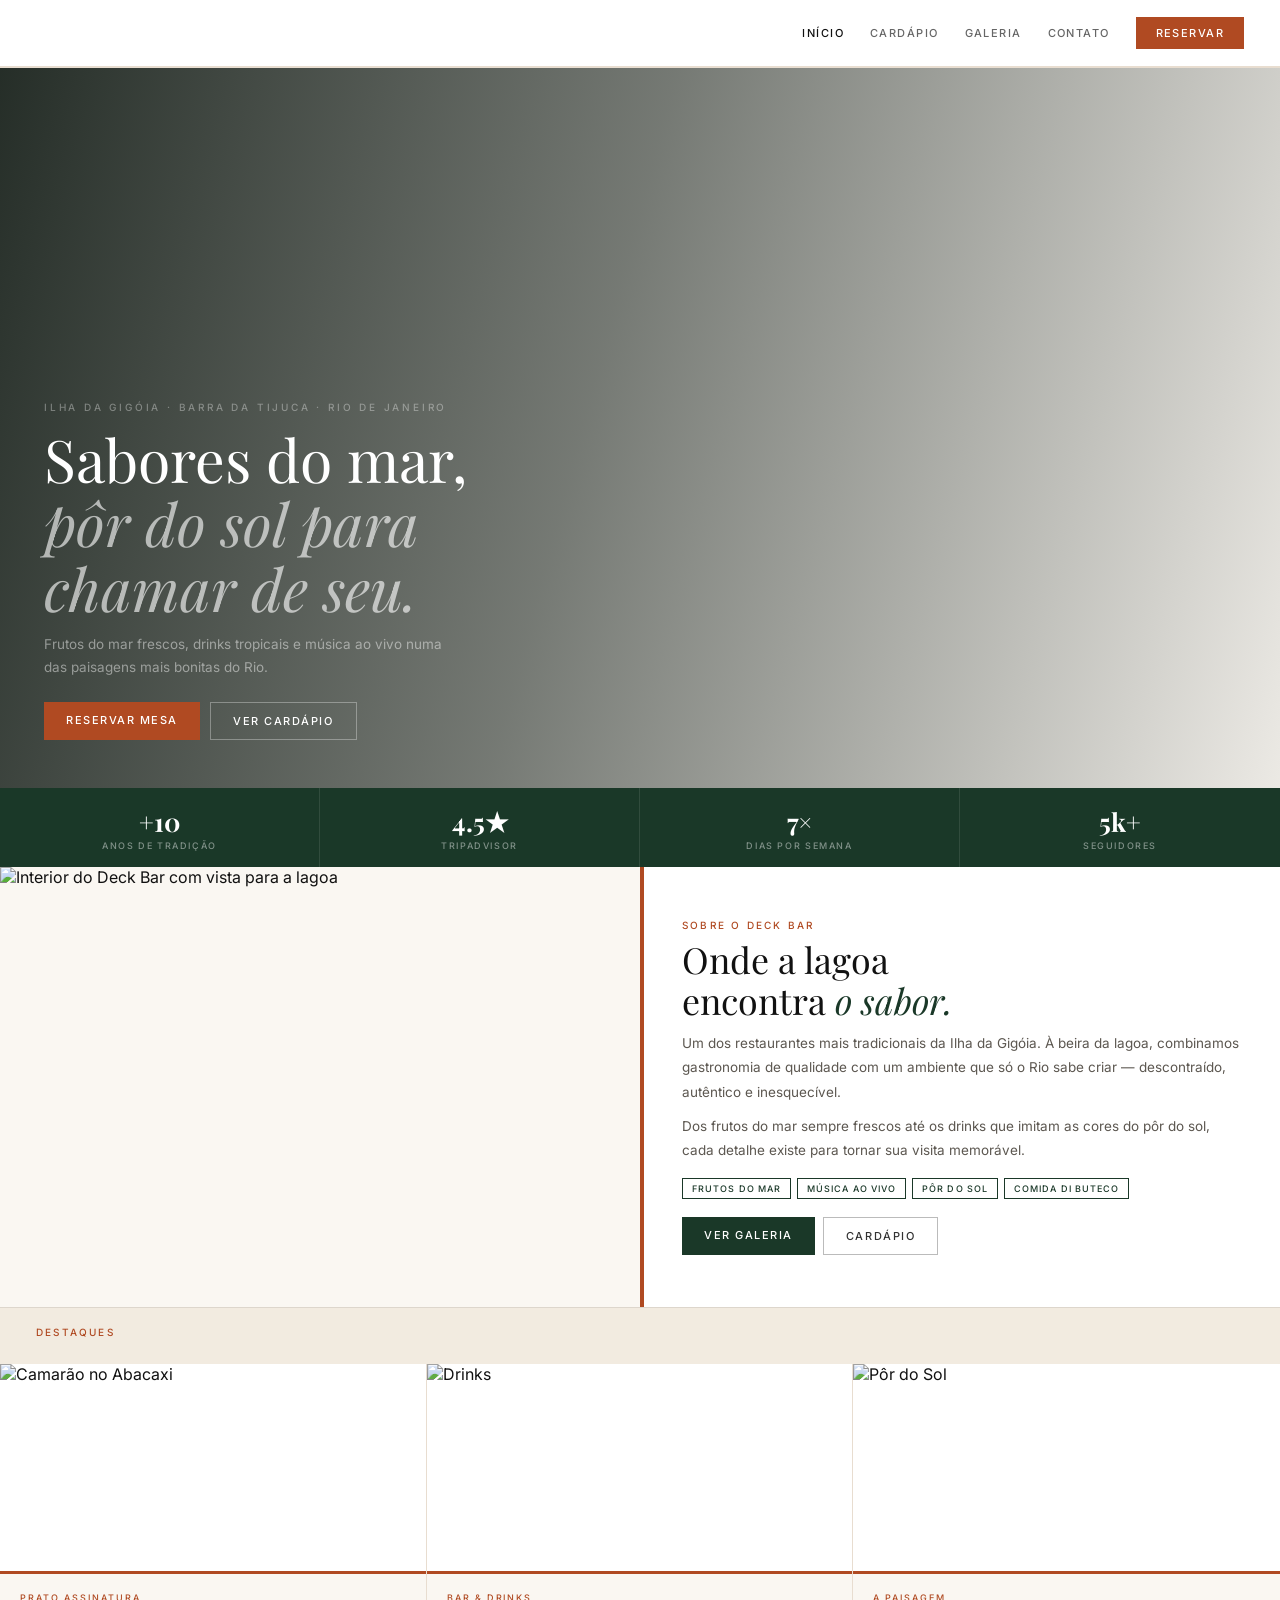
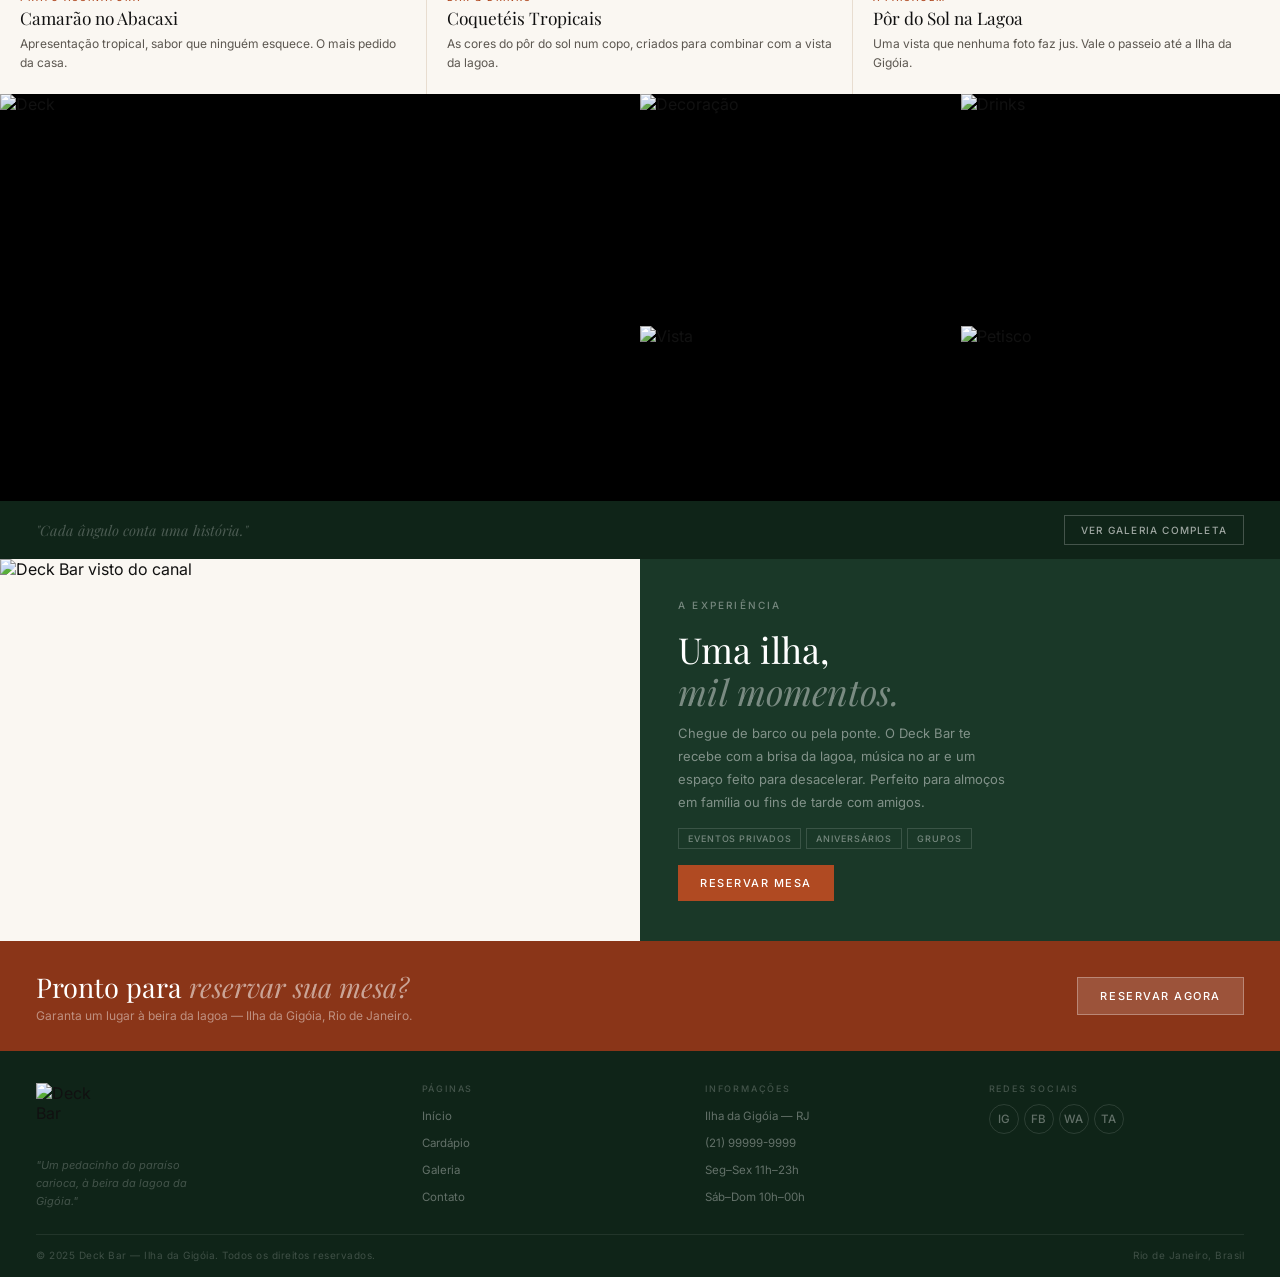
==== commit 520bc454: "tudonovo" ====
--- a/index.html
+++ b/index.html
@@ -1,561 +1,190 @@
 <!DOCTYPE html>
 <html lang="pt-BR">
 <head>
-  <meta charset="UTF-8">
-  <meta name="viewport" content="width=device-width, initial-scale=1.0">
-  <title>Deck Bar – Ilha da Gigóia | Bar & Restaurante à Beira da Lagoa</title>
-  <meta name="description" content="O Deck Bar na Ilha da Gigóia te espera com frutos do mar frescos, coquetéis tropicais, música ao vivo e um pôr do sol inesquecível sobre a lagoa da Barra da Tijuca, Rio de Janeiro.">
-  <link rel="stylesheet" href="style.css">
-  <!-- Phosphor Icons -->
-  <script src="https://unpkg.com/@phosphor-icons/web@2.1.1/src/index.js"></script>
+<meta charset="UTF-8"><meta name="viewport" content="width=device-width,initial-scale=1">
+<title>Deck Bar — Ilha da Gigóia</title>
+<meta name="description" content="Bar e restaurante à beira da lagoa na Ilha da Gigóia, Barra da Tijuca, Rio de Janeiro.">
+<link rel="stylesheet" href="style.css">
+<style>
+.hero{position:relative;height:80vh;min-height:480px;max-height:740px;display:flex;align-items:flex-end;overflow:hidden}
+.hero-bg{position:absolute;inset:0;background:url('images/deck7.jpg') center 28%/cover no-repeat}
+.hero-bg::after{
+  content:'';position:absolute;inset:0;
+  background:linear-gradient(105deg,rgba(8,18,12,.88) 0%,rgba(8,18,12,.55) 46%,rgba(8,18,12,.06) 100%);
+}
+.hero-body{position:relative;z-index:1;padding:0 44px 48px;max-width:600px}
+.hero-loc{font-size:10px;font-weight:500;letter-spacing:.28em;text-transform:uppercase;color:rgba(255,255,255,.35);margin-bottom:14px}
+.hero-h{font-family:'Playfair Display',serif;font-size:clamp(2.2rem,4.6vw,4rem);font-weight:400;line-height:1.1;color:#fff}
+.hero-h em{font-style:italic;color:rgba(255,255,255,.62)}
+.hero-sub{font-size:13.5px;line-height:1.75;color:rgba(255,255,255,.46);margin-top:12px;max-width:400px}
+.hero-btns{display:flex;gap:10px;flex-wrap:wrap;margin-top:22px}
+@media(max-width:768px){.hero-body{padding:0 16px 38px}.hero-h{font-size:2rem}}
+</style>
 </head>
 <body>
 
-<!-- ===== MOBILE NAV ===== -->
-<div class="nav-mobile" id="navMobile">
-  <a href="index.html" onclick="closeMobile()">Início</a>
-  <a href="cardapio.html" onclick="closeMobile()">Cardápio</a>
-  <a href="galeria.html" onclick="closeMobile()">Galeria</a>
-  <a href="#contato" onclick="closeMobile()">Reservas</a>
+<div class="drawer" id="drawer">
+  <button class="drawer-x" onclick="closeDrawer()">✕</button>
+  <a href="index.html" onclick="closeDrawer()">Início</a>
+  <a href="cardapio.html" onclick="closeDrawer()">Cardápio</a>
+  <a href="galeria.html" onclick="closeDrawer()">Galeria</a>
+  <a href="contato.html" onclick="closeDrawer()">Contato</a>
 </div>
 
-<!-- ===== NAV ===== -->
-<nav id="navbar">
-  <a href="index.html" class="nav-logo">
-    <img src="images/logo.jpg" alt="Deck Bar Logo">
-  </a>
-  <ul class="nav-links">
-    <li><a href="index.html" class="active">Início</a></li>
-    <li><a href="cardapio.html">Cardápio</a></li>
-    <li><a href="galeria.html">Galeria</a></li>
-    <li><a href="#contato" class="nav-cta">Reservar Mesa</a></li>
-  </ul>
-  <button class="hamburger" id="hamburger" onclick="toggleMobile()" aria-label="Menu">
+<header>
+  <a href="index.html" class="logo"><img src="images/logo.png" alt="Deck Bar"></a>
+  <nav>
+    <a href="index.html" class="active">Início</a>
+    <a href="cardapio.html">Cardápio</a>
+    <a href="galeria.html">Galeria</a>
+    <a href="contato.html">Contato</a>
+    <a href="contato.html" class="nav-reserve">Reservar</a>
+  </nav>
+  <button class="ham" onclick="document.getElementById('drawer').classList.toggle('open')">
     <span></span><span></span><span></span>
   </button>
-</nav>
+</header>
 
-<!-- ===== HERO ===== -->
-<section id="hero">
-  <div class="hero-bg" id="heroBg"></div>
-  <div class="hero-content">
-    <p class="hero-eyebrow">Ilha da Gigóia · Barra da Tijuca · Rio de Janeiro</p>
-    <h1 class="hero-title">
-      Sabores do <em>mar,</em><br>pôr do sol<br>para chamar de seu.
-    </h1>
-    <p class="hero-sub">
-      Frutos do mar frescos, coquetéis tropicais e música ao vivo<br>
-      numa das paisagens mais bonitas do Rio.
-    </p>
-    <div class="hero-actions">
-      <a href="#contato" class="btn-primary">
-        <i class="ph ph-calendar-check"></i> Reservar Mesa
-      </a>
-      <a href="cardapio.html" class="btn-outline">
-        <i class="ph ph-fork-knife"></i> Ver Cardápio
-      </a>
-    </div>
-  </div>
-  <div class="hero-scroll">
-    <span>Scroll</span>
-    <div class="scroll-line"></div>
-  </div>
-</section>
-
-<!-- ===== UMBRELLA STRIP ===== -->
-<div class="umbrellas-strip">
-  <div class="umbrellas-inner">
-    <span>☂️</span><span>Camarão no Abacaxi</span>
-    <span>🌅</span><span>Pôr do Sol na Lagoa</span>
-    <span>🎵</span><span>Música ao Vivo</span>
-    <span>🍹</span><span>Coquetéis Tropicais</span>
-    <span>🦐</span><span>Frutos do Mar Frescos</span>
-    <span>☂️</span><span>Comida di Buteco</span>
-    <span>🌊</span><span>Vista para a Lagoa</span>
-    <span>🎶</span><span>Ambiente Descontraído</span>
-    <!-- duplicate for seamless loop -->
-    <span>☂️</span><span>Camarão no Abacaxi</span>
-    <span>🌅</span><span>Pôr do Sol na Lagoa</span>
-    <span>🎵</span><span>Música ao Vivo</span>
-    <span>🍹</span><span>Coquetéis Tropicais</span>
-    <span>🦐</span><span>Frutos do Mar Frescos</span>
-    <span>☂️</span><span>Comida di Buteco</span>
-    <span>🌊</span><span>Vista para a Lagoa</span>
-    <span>🎶</span><span>Ambiente Descontraído</span>
-  </div>
-</div>
-
-<!-- ===== SOBRE ===== -->
-<section id="sobre">
-  <div class="sobre-images reveal">
-    <img src="images/deck9.jpg" alt="Deck Bar ambiente à beira da lagoa" class="sobre-img-main">
-    <img src="images/deck2.jpg" alt="Pratos de frutos do mar" class="sobre-img-accent">
-    <div class="sobre-badge">
-      <strong>+10</strong>
-      <span>Anos de<br>Tradição</span>
-    </div>
-  </div>
-  <div class="sobre-text">
-    <p class="section-label">Sobre Nós</p>
-    <h2 class="section-title">Onde a lagoa<br>encontra <em>o sabor.</em></h2>
-    <p>
-      O Deck Bar é um dos restaurantes mais tradicionais da Ilha da Gigóia. 
-      Localizado à beira da lagoa, oferece uma experiência única: 
-      gastronomia de qualidade, ambiente descontraído e uma vista que 
-      só o Rio de Janeiro sabe entregar.
-    </p>
-    <p>
-      Dos frutos do mar frescos até os coquetéis tropicais coloridos, 
-      cada detalhe foi pensado para que você viva momentos inesquecíveis 
-      — seja num almoço de domingo ou ao som de boa música num fim de tarde.
-    </p>
-    <div class="sobre-features">
-      <div class="feature-item">
-        <span class="feature-icon">🦐</span>
-        <div>
-          <h4>Frutos do Mar</h4>
-          <p>Ingredientes frescos, receitas com alma carioca.</p>
-        </div>
-      </div>
-      <div class="feature-item">
-        <span class="feature-icon">🎵</span>
-        <div>
-          <h4>Música ao Vivo</h4>
-          <p>Shows e sets que animam cada fim de tarde.</p>
-        </div>
-      </div>
-      <div class="feature-item">
-        <span class="feature-icon">🌅</span>
-        <div>
-          <h4>Pôr do Sol</h4>
-          <p>A vista mais bonita da Barra da Tijuca.</p>
-        </div>
-      </div>
-      <div class="feature-item">
-        <span class="feature-icon">🏆</span>
-        <div>
-          <h4>Comida di Buteco</h4>
-          <p>Participante do famoso festival gastronômico.</p>
-        </div>
-      </div>
+<!-- HERO -->
+<section class="hero">
+  <div class="hero-bg"></div>
+  <div class="hero-body">
+    <p class="hero-loc">Ilha da Gigóia · Barra da Tijuca · Rio de Janeiro</p>
+    <h1 class="hero-h">Sabores do mar,<br><em>pôr do sol para chamar de seu.</em></h1>
+    <p class="hero-sub">Frutos do mar frescos, drinks tropicais e música ao vivo numa das paisagens mais bonitas do Rio.</p>
+    <div class="hero-btns">
+      <a href="contato.html" class="btn btn-terra">Reservar mesa</a>
+      <a href="cardapio.html" class="btn btn-outline-w">Ver cardápio</a>
     </div>
   </div>
 </section>
 
-<!-- ===== DESTAQUES ===== -->
-<section id="destaques">
-  <div class="destaques-header reveal">
-    <p class="section-label">Nossos Destaques</p>
-    <h2 class="section-title">O que faz o Deck Bar<br><em>inesquecível</em></h2>
+<!-- STATS — fundo verde, texto branco -->
+<div class="stats">
+  <div class="stat"><div class="stat-n">+10</div><div class="stat-l">Anos de tradição</div></div>
+  <div class="stat"><div class="stat-n">4.5★</div><div class="stat-l">TripAdvisor</div></div>
+  <div class="stat"><div class="stat-n">7×</div><div class="stat-l">Dias por semana</div></div>
+  <div class="stat"><div class="stat-n">5k+</div><div class="stat-l">Seguidores</div></div>
+</div>
+
+<!-- SOBRE -->
+<div class="about-row rv">
+  <div class="about-photo">
+    <img src="images/deck9.jpg" alt="Interior do Deck Bar com vista para a lagoa">
   </div>
-  <div class="destaques-grid">
-    <div class="destaque-card reveal">
-      <img src="images/deck2.jpg" alt="Camarão no Abacaxi">
-      <div class="destaque-card-body">
-        <span class="tag">⭐ Prato Assinatura</span>
-        <h3>Camarão no Abacaxi</h3>
-        <p>A marca registrada da casa. Apresentação tropical, sabor irresistível — o prato que todo mundo vem provar e ninguém esquece.</p>
-      </div>
+  <div class="about-text">
+    <span class="label">Sobre o Deck Bar</span>
+    <h2 class="heading">Onde a lagoa<br>encontra <em>o sabor.</em></h2>
+    <p>Um dos restaurantes mais tradicionais da Ilha da Gigóia. À beira da lagoa, combinamos gastronomia de qualidade com um ambiente que só o Rio sabe criar — descontraído, autêntico e inesquecível.</p>
+    <p>Dos frutos do mar sempre frescos até os drinks que imitam as cores do pôr do sol, cada detalhe existe para tornar sua visita memorável.</p>
+    <div class="chips">
+      <span class="chip">Frutos do Mar</span>
+      <span class="chip">Música ao Vivo</span>
+      <span class="chip">Pôr do Sol</span>
+      <span class="chip">Comida di Buteco</span>
     </div>
-    <div class="destaque-card reveal">
-      <img src="images/deck5.jpg" alt="Coquetéis tropicais">
-      <div class="destaque-card-body">
-        <span class="tag">🍹 Drinks</span>
-        <h3>Coquetéis Tropicais</h3>
-        <p>Cores vibrantes, sabores intensos. Nossos bartenders criam drinks que combinam perfeitamente com o horizonte da lagoa.</p>
-      </div>
-    </div>
-    <div class="destaque-card reveal">
-      <img src="images/deck7.jpg" alt="Pôr do Sol na Lagoa">
-      <div class="destaque-card-body">
-        <span class="tag">🌅 Experiência</span>
-        <h3>Pôr do Sol na Lagoa</h3>
-        <p>Não existe lugar melhor no Rio para ver o sol se pôr. Uma paisagem que vale o passeio até a Ilha da Gigóia.</p>
-      </div>
+    <div class="about-btns">
+      <a href="galeria.html" class="btn btn-dark">Ver galeria</a>
+      <a href="cardapio.html" class="btn btn-outline">Cardápio</a>
     </div>
   </div>
-</section>
+</div>
 
-<!-- ===== GALERIA PREVIEW ===== -->
-<section id="galeria">
-  <div class="galeria-header reveal">
-    <p class="section-label">Galeria</p>
-    <h2 class="section-title" style="display:inline-block">Conheça o <em>espaço</em></h2>
-    <a href="galeria.html" class="btn-primary" style="margin-left:2rem;vertical-align:middle;display:inline-flex">
-      Ver tudo <i class="ph ph-arrow-right"></i>
-    </a>
-  </div>
-  <div class="galeria-grid reveal">
-    <div class="gal-item" onclick="openLightbox(this)">
-      <img src="images/deck4.jpg" alt="Deck com cortinas brancas">
-      <div class="gal-item-overlay"><span>🔍</span></div>
-    </div>
-    <div class="gal-item" onclick="openLightbox(this)">
-      <img src="images/deck1.jpg" alt="Fachada com guarda-chuvas coloridos">
-      <div class="gal-item-overlay"><span>🔍</span></div>
-    </div>
-    <div class="gal-item" onclick="openLightbox(this)">
-      <img src="images/deck6.jpg" alt="Drink com abacaxi">
-      <div class="gal-item-overlay"><span>🔍</span></div>
-    </div>
-    <div class="gal-item" onclick="openLightbox(this)">
-      <img src="images/deck8.jpg" alt="Vista do bar pelo rio">
-      <div class="gal-item-overlay"><span>🔍</span></div>
-    </div>
-    <div class="gal-item" onclick="openLightbox(this)">
-      <img src="images/deck3.jpg" alt="Petisco bolinha frita">
-      <div class="gal-item-overlay"><span>🔍</span></div>
+<!-- DESTAQUES -->
+<div class="wrap-xs bg-warm2" style="border-top:1px solid var(--rule)">
+  <span class="label">Destaques</span>
+</div>
+<div class="cards-3">
+  <div class="hcard rv">
+    <div class="hcard-img"><img src="images/deck2.jpg" alt="Camarão no Abacaxi"></div>
+    <div class="hcard-body">
+      <span class="label">Prato assinatura</span>
+      <h3>Camarão no Abacaxi</h3>
+      <p>Apresentação tropical, sabor que ninguém esquece. O mais pedido da casa.</p>
     </div>
   </div>
-</section>
-
-<!-- ===== EXPERIÊNCIA ===== -->
-<section id="experiencia">
-  <div class="exp-image" style="background-image: url('images/deck4.jpg')"></div>
-  <div class="exp-content">
-    <p class="section-label">A Experiência</p>
-    <h2 class="section-title">Uma ilha,<br><em>mil momentos.</em></h2>
-    <p>
-      Chegue de barco ou pela ponte — o Deck Bar já te recebe com o 
-      cheiro do mar e a brisa da lagoa. Nossos decks à beira d'água, 
-      cortinas brancas esvoaçando e o som de boa música formam o 
-      cenário perfeito para qualquer ocasião: romantismo, família, 
-      amigos ou aquele evento especial.
-    </p>
-    <div class="exp-stats">
-      <div class="stat">
-        <strong>4.5★</strong>
-        <span>TripAdvisor</span>
-      </div>
-      <div class="stat">
-        <strong>+5k</strong>
-        <span>Seguidores</span>
-      </div>
-      <div class="stat">
-        <strong>7 dias</strong>
-        <span>Aberto toda semana</span>
-      </div>
-    </div>
-    <div style="margin-top:2.5rem">
-      <a href="#contato" class="btn-primary">
-        <i class="ph ph-calendar-check"></i> Quero Reservar
-      </a>
+  <div class="hcard rv d1">
+    <div class="hcard-img"><img src="images/deck5.jpg" alt="Drinks"></div>
+    <div class="hcard-body">
+      <span class="label">Bar & Drinks</span>
+      <h3>Coquetéis Tropicais</h3>
+      <p>As cores do pôr do sol num copo, criados para combinar com a vista da lagoa.</p>
     </div>
   </div>
-</section>
-
-<!-- ===== MENU PREVIEW ===== -->
-<section id="cardapio">
-  <div class="cardapio-header">
-    <div>
-      <p class="section-label">Cardápio</p>
-      <h2 class="section-title">Uma amostra do que<br><em>te espera</em></h2>
-    </div>
-    <a href="cardapio.html" class="btn-primary">
-      Cardápio Completo <i class="ph ph-arrow-right"></i>
-    </a>
-  </div>
-  <div class="menu-tabs">
-    <button class="menu-tab active" onclick="switchTab(this,'frutos')">Frutos do Mar</button>
-    <button class="menu-tab" onclick="switchTab(this,'petiscos')">Petiscos</button>
-    <button class="menu-tab" onclick="switchTab(this,'drinks')">Drinks</button>
-  </div>
-  <div class="menu-items" id="menu-frutos">
-    <div class="menu-item">
-      <div class="menu-item-info">
-        <h4>Camarão no Abacaxi 🍍</h4>
-        <p>Camarão salteado com creme de coco, servido no abacaxi</p>
-      </div>
-      <span class="menu-item-price">R$ 98</span>
-    </div>
-    <div class="menu-item">
-      <div class="menu-item-info">
-        <h4>Moqueca de Peixe</h4>
-        <p>Filé de peixe fresco ao molho de leite de coco e dendê</p>
-      </div>
-      <span class="menu-item-price">R$ 85</span>
-    </div>
-    <div class="menu-item">
-      <div class="menu-item-info">
-        <h4>Polvo à Lagareiro</h4>
-        <p>Polvo grelhado com azeite, batatas e chimichurri</p>
-      </div>
-      <span class="menu-item-price">R$ 110</span>
-    </div>
-    <div class="menu-item">
-      <div class="menu-item-info">
-        <h4>Caldeirada de Frutos do Mar</h4>
-        <p>Camarão, lula, polvo e peixe no caldo especial da casa</p>
-      </div>
-      <span class="menu-item-price">R$ 120</span>
-    </div>
-    <div class="menu-item">
-      <div class="menu-item-info">
-        <h4>Arroz de Lula</h4>
-        <p>Lula fresca com arroz cremoso e ervas frescas</p>
-      </div>
-      <span class="menu-item-price">R$ 72</span>
-    </div>
-    <div class="menu-item">
-      <div class="menu-item-info">
-        <h4>Salmão Grelhado</h4>
-        <p>Com purê de batata-doce e farofa de ervas</p>
-      </div>
-      <span class="menu-item-price">R$ 89</span>
+  <div class="hcard rv d2">
+    <div class="hcard-img"><img src="images/deck7.jpg" alt="Pôr do Sol"></div>
+    <div class="hcard-body">
+      <span class="label">A paisagem</span>
+      <h3>Pôr do Sol na Lagoa</h3>
+      <p>Uma vista que nenhuma foto faz jus. Vale o passeio até a Ilha da Gigóia.</p>
     </div>
   </div>
-  <div class="menu-items" id="menu-petiscos" style="display:none">
-    <div class="menu-item">
-      <div class="menu-item-info">
-        <h4>Bolinho de Bacalhau</h4>
-        <p>Tradicional, crocante por fora e cremoso por dentro</p>
-      </div>
-      <span class="menu-item-price">R$ 38</span>
+</div>
+
+<!-- GALERIA -->
+<div class="rv">
+  <div class="gal-strip">
+    <div class="gp" onclick="lb(0)"><img src="images/deck4.jpg" alt="Deck"><span class="gp-label">Ambiente</span></div>
+    <div class="gp" onclick="lb(1)"><img src="images/deck1.jpg" alt="Decoração"><span class="gp-label">Decoração</span></div>
+    <div class="gp" onclick="lb(2)"><img src="images/deck6.jpg" alt="Drinks"><span class="gp-label">Drinks</span></div>
+    <div class="gp" onclick="lb(3)"><img src="images/deck8.jpg" alt="Vista"><span class="gp-label">Paisagem</span></div>
+    <div class="gp" onclick="lb(4)"><img src="images/deck3.jpg" alt="Petisco"><span class="gp-label">Gastronomia</span></div>
+  </div>
+  <div class="gal-foot">
+    <p style="font-family:'Playfair Display',serif;font-size:.9rem;font-style:italic;color:rgba(255,255,255,.25)">"Cada ângulo conta uma história."</p>
+    <a href="galeria.html" class="btn-ghost-sm">Ver galeria completa</a>
+  </div>
+</div>
+
+<!-- SPLIT AMBIENTE -->
+<div class="split rv">
+  <div class="split-img"><img src="images/frente_restaurante.png" alt="Deck Bar visto do canal"></div>
+  <div class="split-content dark">
+    <span class="label">A Experiência</span>
+    <h2 class="heading" style="color:#fff">Uma ilha,<br><em style="color:rgba(255,255,255,.42)">mil momentos.</em></h2>
+    <p>Chegue de barco ou pela ponte. O Deck Bar te recebe com a brisa da lagoa, música no ar e um espaço feito para desacelerar. Perfeito para almoços em família ou fins de tarde com amigos.</p>
+    <div class="split-tags">
+      <span class="split-tag">Eventos Privados</span>
+      <span class="split-tag">Aniversários</span>
+      <span class="split-tag">Grupos</span>
     </div>
-    <div class="menu-item">
-      <div class="menu-item-info">
-        <h4>Casquinha de Siri</h4>
-        <p>Gratinada com catupiry e farofa crocante</p>
-      </div>
-      <span class="menu-item-price">R$ 42</span>
-    </div>
-    <div class="menu-item">
-      <div class="menu-item-info">
-        <h4>Bolinho de Camarão</h4>
-        <p>Recheado com camarão temperado e servido com aioli</p>
-      </div>
-      <span class="menu-item-price">R$ 45</span>
-    </div>
-    <div class="menu-item">
-      <div class="menu-item-info">
-        <h4>Isca de Peixe Frito</h4>
-        <p>Servido com vinagrete da casa e limão tahiti</p>
-      </div>
-      <span class="menu-item-price">R$ 36</span>
-    </div>
+    <a href="contato.html" class="btn btn-terra" style="align-self:flex-start;margin-top:6px">Reservar mesa</a>
   </div>
-  <div class="menu-items" id="menu-drinks" style="display:none">
-    <div class="menu-item">
-      <div class="menu-item-info">
-        <h4>Deck Sunset 🌅</h4>
-        <p>Vodka, maracujá, morango e manga — nosso drink assinatura</p>
-      </div>
-      <span class="menu-item-price">R$ 36</span>
-    </div>
-    <div class="menu-item">
-      <div class="menu-item-info">
-        <h4>Piña Colada da Gigóia 🍍</h4>
-        <p>Rum, creme de coco, abacaxi e caramelo</p>
-      </div>
-      <span class="menu-item-price">R$ 32</span>
-    </div>
-    <div class="menu-item">
-      <div class="menu-item-info">
-        <h4>Caipirinha Clássica</h4>
-        <p>Cachaça premium, limão e açúcar — do jeito certo</p>
-      </div>
-      <span class="menu-item-price">R$ 28</span>
-    </div>
-    <div class="menu-item">
-      <div class="menu-item-info">
-        <h4>Água de Coco Sour</h4>
-        <p>Gin, água de coco, limão siciliano e hortelã</p>
-      </div>
-      <span class="menu-item-price">R$ 38</span>
-    </div>
+</div>
+
+<!-- CTA -->
+<div class="cta-banner rv">
+  <div>
+    <h2>Pronto para <em>reservar sua mesa?</em></h2>
+    <p>Garanta um lugar à beira da lagoa — Ilha da Gigóia, Rio de Janeiro.</p>
   </div>
-  <p style="margin-top:1.5rem;font-style:italic;color:var(--wood-mid);font-size:0.9rem">
-    * Preços meramente ilustrativos. Consulte o cardápio atualizado.
-  </p>
-</section>
+  <a href="contato.html" class="btn btn-terra" style="background:rgba(255,255,255,.15);border:1px solid rgba(255,255,255,.3)">Reservar agora</a>
+</div>
 
-<!-- ===== CONTATO ===== -->
-<section id="contato">
-  <div class="contato-inner">
-    <div class="contato-info reveal">
-      <p class="section-label">Contato & Reservas</p>
-      <h2 class="section-title">Venha nos<br><em>visitar</em></h2>
-      <p>Reserve sua mesa e garanta um lugar à beira da lagoa. Também realizamos eventos privados, aniversários e celebrações especiais.</p>
-      <div class="contato-details">
-        <div class="contato-item">
-          <div class="contato-item-icon">📍</div>
-          <div class="contato-item-text">
-            <h5>Localização</h5>
-            <p>Ilha da Gigóia, Barra da Tijuca<br>Rio de Janeiro – RJ</p>
-          </div>
-        </div>
-        <div class="contato-item">
-          <div class="contato-item-icon">📞</div>
-          <div class="contato-item-text">
-            <h5>Telefone / WhatsApp</h5>
-            <a href="https://wa.me/5521999999999" target="_blank">(21) 99999-9999</a>
-          </div>
-        </div>
-        <div class="contato-item">
-          <div class="contato-item-icon">🕐</div>
-          <div class="contato-item-text">
-            <h5>Horário de Funcionamento</h5>
-            <p>Seg – Sex: 11h às 23h<br>Sáb – Dom: 10h às 00h</p>
-          </div>
-        </div>
-        <div class="contato-item">
-          <div class="contato-item-icon">📸</div>
-          <div class="contato-item-text">
-            <h5>Redes Sociais</h5>
-            <a href="https://www.instagram.com/deckdailhadagigoia" target="_blank">@deckdailhadagigoia</a><br>
-            <a href="https://www.facebook.com/deckbarilhadagigoia/" target="_blank">facebook.com/deckbarilhadagigoia</a>
-          </div>
-        </div>
-      </div>
-    </div>
-    <div class="contato-form reveal">
-      <h3>Reserve sua Mesa</h3>
-      <div class="form-row">
-        <div class="form-group">
-          <label>Nome</label>
-          <input type="text" placeholder="Seu nome completo">
-        </div>
-        <div class="form-group">
-          <label>Telefone / WhatsApp</label>
-          <input type="tel" placeholder="(21) 9 0000-0000">
-        </div>
-      </div>
-      <div class="form-row">
-        <div class="form-group">
-          <label>Data</label>
-          <input type="date">
-        </div>
-        <div class="form-group">
-          <label>Número de Pessoas</label>
-          <select>
-            <option>1–2 pessoas</option>
-            <option>3–4 pessoas</option>
-            <option>5–8 pessoas</option>
-            <option>Grupo / Evento</option>
-          </select>
-        </div>
-      </div>
-      <div class="form-group">
-        <label>Mensagem (opcional)</label>
-        <textarea placeholder="Alguma ocasião especial? Nos conte…"></textarea>
-      </div>
-      <a href="#" class="btn-primary" style="width:100%;justify-content:center;display:flex;gap:0.5rem">
-        <i class="ph ph-paper-plane-tilt"></i> Enviar Pedido de Reserva
-      </a>
-      <p style="color:rgba(253,246,236,0.4);font-size:0.8rem;margin-top:1rem;text-align:center">
-        Ou entre em contato pelo WhatsApp para confirmação imediata.
-      </p>
-    </div>
+<!-- FOOTER -->
+<footer>
+  <div class="foot-grid">
+    <div class="foot-brand"><img src="images/logo.png" alt="Deck Bar"><p>"Um pedacinho do paraíso carioca, à beira da lagoa da Gigóia."</p></div>
+    <div class="foot-col"><h6>Páginas</h6><ul><li><a href="index.html">Início</a></li><li><a href="cardapio.html">Cardápio</a></li><li><a href="galeria.html">Galeria</a></li><li><a href="contato.html">Contato</a></li></ul></div>
+    <div class="foot-col"><h6>Informações</h6><ul><li><a>Ilha da Gigóia — RJ</a></li><li><a href="https://wa.me/5521999999999">(21) 99999-9999</a></li><li><a>Seg–Sex 11h–23h</a></li><li><a>Sáb–Dom 10h–00h</a></li></ul></div>
+    <div class="foot-col"><h6>Redes Sociais</h6><div class="socs"><a href="https://www.instagram.com/deckdailhadagigoia" target="_blank" class="soc">IG</a><a href="https://www.facebook.com/deckbarilhadagigoia/" target="_blank" class="soc">FB</a><a href="https://wa.me/5521999999999" target="_blank" class="soc">WA</a><a href="https://www.tripadvisor.com.br/Restaurant_Review-g303506-d15508596-Reviews-Deck_Bar-Rio_de_Janeiro_State_of_Rio_de_Janeiro.html" target="_blank" class="soc">TA</a></div></div>
   </div>
-</section>
-
-<!-- ===== FOOTER ===== -->
-<footer>
-  <div class="footer-inner">
-    <div class="footer-brand">
-      <img src="images/logo.jpg" alt="Deck Bar">
-      <p>"Um pedacinho do paraíso carioca, à beira da lagoa da Gigóia."</p>
-    </div>
-    <div class="footer-links">
-      <h4>Navegação</h4>
-      <ul>
-        <li><a href="index.html">Início</a></li>
-        <li><a href="cardapio.html">Cardápio</a></li>
-        <li><a href="galeria.html">Galeria</a></li>
-        <li><a href="#contato">Reservas</a></li>
-        <li><a href="#sobre">Sobre Nós</a></li>
-      </ul>
-    </div>
-    <div class="footer-social">
-      <h4>Siga-nos</h4>
-      <div class="social-icons">
-        <a href="https://www.instagram.com/deckdailhadagigoia" target="_blank" class="social-icon" title="Instagram">
-          <i class="ph ph-instagram-logo"></i>
-        </a>
-        <a href="https://www.facebook.com/deckbarilhadagigoia/" target="_blank" class="social-icon" title="Facebook">
-          <i class="ph ph-facebook-logo"></i>
-        </a>
-        <a href="https://wa.me/5521999999999" target="_blank" class="social-icon" title="WhatsApp">
-          <i class="ph ph-whatsapp-logo"></i>
-        </a>
-        <a href="https://www.tripadvisor.com.br/Restaurant_Review-g303506-d15508596-Reviews-Deck_Bar-Rio_de_Janeiro_State_of_Rio_de_Janeiro.html" target="_blank" class="social-icon" title="TripAdvisor">
-          <i class="ph ph-star"></i>
-        </a>
-      </div>
-      <p style="color:rgba(255,255,255,0.4);font-size:0.82rem;margin-top:1.5rem;line-height:1.6">
-        Ilha da Gigóia, Barra da Tijuca<br>Rio de Janeiro – RJ
-      </p>
-    </div>
-  </div>
-  <div class="footer-bottom">
-    <p>© 2025 Deck Bar – Ilha da Gigóia. Todos os direitos reservados.</p>
-    <p>Desenvolvido com ❤️ para o Rio de Janeiro</p>
-  </div>
+  <div class="foot-bot"><p>© 2025 Deck Bar — Ilha da Gigóia. Todos os direitos reservados.</p><p>Rio de Janeiro, Brasil</p></div>
 </footer>
 
-<!-- ===== LIGHTBOX ===== -->
-<div class="lightbox" id="lightbox" onclick="closeLightbox()">
-  <button class="lightbox-close" onclick="closeLightbox()">✕</button>
-  <img id="lightboxImg" src="" alt="">
-</div>
+<div id="lb"><button class="lb-x" onclick="closeLb()">✕</button><button class="lb-a l" onclick="navLb(-1)">‹</button><img id="lb-img" src="" alt=""><button class="lb-a r" onclick="navLb(1)">›</button></div>
 
 <script>
-  // Navbar scroll effect
-  const navbar = document.getElementById('navbar');
-  window.addEventListener('scroll', () => {
-    navbar.classList.toggle('scrolled', window.scrollY > 60);
-  });
-
-  // Parallax hero (subtle)
-  const heroBg = document.getElementById('heroBg');
-  window.addEventListener('scroll', () => {
-    const y = window.scrollY;
-    if (heroBg) heroBg.style.transform = `scale(1.07) translateY(${y * 0.15}px)`;
-  });
-
-  // Reveal on scroll
-  const revealEls = document.querySelectorAll('.reveal');
-  const observer = new IntersectionObserver((entries) => {
-    entries.forEach((e, i) => {
-      if (e.isIntersecting) {
-        e.target.style.transitionDelay = `${(i % 4) * 0.1}s`;
-        e.target.classList.add('visible');
-        observer.unobserve(e.target);
-      }
-    });
-  }, { threshold: 0.1 });
-  revealEls.forEach(el => observer.observe(el));
-
-  // Mobile nav
-  function toggleMobile() {
-    document.getElementById('navMobile').classList.toggle('open');
-  }
-  function closeMobile() {
-    document.getElementById('navMobile').classList.remove('open');
-  }
-
-  // Menu tabs
-  function switchTab(btn, id) {
-    document.querySelectorAll('.menu-tab').forEach(b => b.classList.remove('active'));
-    btn.classList.add('active');
-    ['frutos','petiscos','drinks'].forEach(t => {
-      const el = document.getElementById('menu-'+t);
-      if (el) el.style.display = t === id ? 'grid' : 'none';
-    });
-  }
-
-  // Lightbox
-  function openLightbox(el) {
-    const img = el.querySelector('img');
-    document.getElementById('lightboxImg').src = img.src;
-    document.getElementById('lightbox').classList.add('active');
-    document.body.style.overflow = 'hidden';
-  }
-  function closeLightbox() {
-    document.getElementById('lightbox').classList.remove('active');
-    document.body.style.overflow = '';
-  }
-  document.addEventListener('keydown', e => { if (e.key==='Escape') closeLightbox(); });
+const lbImgs=['images/deck4.jpg','images/deck1.jpg','images/deck6.jpg','images/deck8.jpg','images/deck3.jpg'];
+let lbC=0;
+function lb(i){lbC=i;document.getElementById('lb-img').src=lbImgs[i];document.getElementById('lb').classList.add('open');document.body.style.overflow='hidden'}
+function closeLb(){document.getElementById('lb').classList.remove('open');document.body.style.overflow=''}
+function navLb(d){lbC=(lbC+d+lbImgs.length)%lbImgs.length;document.getElementById('lb-img').src=lbImgs[lbC]}
+document.getElementById('lb').addEventListener('click',e=>{if(e.target===document.getElementById('lb'))closeLb()});
+document.addEventListener('keydown',e=>{if(e.key==='Escape')closeLb();if(e.key==='ArrowRight')navLb(1);if(e.key==='ArrowLeft')navLb(-1)});
+function closeDrawer(){document.getElementById('drawer').classList.remove('open')}
+const obs=new IntersectionObserver(entries=>entries.forEach(e=>{if(e.isIntersecting){e.target.classList.add('in');obs.unobserve(e.target)}}),{threshold:.08});
+document.querySelectorAll('.rv').forEach(el=>obs.observe(el));
 </script>
 </body>
 </html>
--- a/style.css
+++ b/style.css
@@ -1,715 +1,320 @@
-@import url('https://fonts.googleapis.com/css2?family=Playfair+Display:ital,wght@0,400;0,700;0,900;1,400;1,700&family=Cormorant+Garamond:ital,wght@0,300;0,400;0,600;1,300;1,400&family=Josefin+Sans:wght@300;400;600;700&display=swap');
-
-/* ===== RESET & BASE ===== */
-*, *::before, *::after { margin: 0; padding: 0; box-sizing: border-box; }
-
-:root {
-  --teal:       #0E7C7B;
-  --teal-dark:  #094F4E;
-  --teal-light: #5BB5B4;
-  --orange:     #E8733A;
-  --orange-warm:#F4A261;
-  --gold:       #E4B84B;
-  --gold-light: #F5D78E;
-  --cream:      #FDF6EC;
-  --sand:       #F2E0C6;
-  --wood:       #3D2010;
-  --wood-mid:   #6B3A1F;
-  --dark:       #1A0F07;
-  --white:      #FFFDF8;
-  --font-display: 'Playfair Display', Georgia, serif;
-  --font-body:    'Cormorant Garamond', Georgia, serif;
-  --font-label:   'Josefin Sans', sans-serif;
-}
-
-html { scroll-behavior: smooth; font-size: 16px; }
-
-body {
-  font-family: var(--font-body);
-  background: var(--cream);
-  color: var(--wood);
-  overflow-x: hidden;
-}
-
-/* ===== SCROLLBAR ===== */
-::-webkit-scrollbar { width: 6px; }
-::-webkit-scrollbar-track { background: var(--sand); }
-::-webkit-scrollbar-thumb { background: var(--teal); border-radius: 3px; }
-
-/* ===== NAVIGATION ===== */
-nav {
-  position: fixed; top: 0; left: 0; right: 0; z-index: 1000;
-  padding: 0 2rem;
-  display: flex; align-items: center; justify-content: space-between;
-  height: 70px;
-  transition: background 0.4s, backdrop-filter 0.4s, box-shadow 0.4s;
-}
-
-nav.scrolled {
-  background: rgba(9, 79, 78, 0.96);
-  backdrop-filter: blur(12px);
-  box-shadow: 0 2px 30px rgba(0,0,0,0.25);
-}
-
-.nav-logo img {
-  height: 50px; width: auto;
-  filter: drop-shadow(0 2px 8px rgba(0,0,0,0.4));
-  transition: transform 0.3s;
-}
-.nav-logo img:hover { transform: scale(1.05); }
-
-.nav-links {
-  display: flex; gap: 2.5rem; list-style: none; align-items: center;
-}
-
-.nav-links a {
-  font-family: var(--font-label);
-  font-size: 0.75rem; font-weight: 600; letter-spacing: 0.18em;
-  text-transform: uppercase;
-  color: var(--white);
-  text-decoration: none;
-  text-shadow: 0 1px 6px rgba(0,0,0,0.5);
-  position: relative; padding-bottom: 4px;
-  transition: color 0.3s;
-}
-
-.nav-links a::after {
-  content: '';
-  position: absolute; bottom: 0; left: 0; width: 0; height: 1.5px;
-  background: var(--gold);
-  transition: width 0.3s;
-}
-.nav-links a:hover::after, .nav-links a.active::after { width: 100%; }
-.nav-links a:hover { color: var(--gold-light); }
-
-.nav-cta {
-  font-family: var(--font-label);
-  font-size: 0.72rem; font-weight: 700; letter-spacing: 0.15em;
-  text-transform: uppercase;
-  background: var(--orange);
-  color: var(--white) !important;
-  padding: 0.55rem 1.3rem;
-  border-radius: 2px;
-  text-decoration: none;
-  transition: background 0.3s, transform 0.2s;
-}
-.nav-cta:hover { background: var(--orange-warm); transform: translateY(-1px); }
-.nav-cta::after { display: none !important; }
-
-.hamburger {
-  display: none; flex-direction: column; gap: 5px; cursor: pointer;
-  background: none; border: none; padding: 5px;
-}
-.hamburger span {
-  display: block; width: 24px; height: 2px;
-  background: var(--white); border-radius: 2px;
-  transition: all 0.3s;
-}
-
-/* ===== HERO ===== */
-#hero {
-  position: relative; height: 100vh; min-height: 600px;
-  display: flex; align-items: flex-end;
-  overflow: hidden;
-}
-
-.hero-bg {
-  position: absolute; inset: 0;
-  background: url('images/deck7.jpg') center center / cover no-repeat;
-  transform: scale(1.07);
-  transition: transform 8s ease-out;
-  will-change: transform;
-}
-.hero-bg::after {
-  content: '';
-  position: absolute; inset: 0;
-  background: linear-gradient(
-    to top,
-    rgba(14, 30, 15, 0.82) 0%,
-    rgba(14, 30, 15, 0.3) 50%,
-    rgba(14, 30, 15, 0.1) 100%
-  );
-}
-
-.hero-content {
-  position: relative; z-index: 2;
-  padding: 0 5vw 6rem;
-  max-width: 850px;
-}
-
-.hero-eyebrow {
-  font-family: var(--font-label);
-  font-size: 0.72rem; font-weight: 600; letter-spacing: 0.28em;
-  text-transform: uppercase; color: var(--gold);
-  display: flex; align-items: center; gap: 0.8rem;
-  margin-bottom: 1.2rem;
-  opacity: 0; animation: fadeUp 0.8s 0.2s forwards;
-}
-.hero-eyebrow::before {
-  content: ''; display: block; width: 36px; height: 1px;
-  background: var(--gold);
-}
-
-.hero-title {
-  font-family: var(--font-display);
-  font-size: clamp(3.5rem, 8vw, 7rem);
-  font-weight: 900; line-height: 0.95;
-  color: var(--white);
-  text-shadow: 0 4px 30px rgba(0,0,0,0.5);
-  opacity: 0; animation: fadeUp 0.9s 0.4s forwards;
-}
-.hero-title em { font-style: italic; color: var(--gold-light); }
-
-.hero-sub {
-  font-family: var(--font-body);
-  font-size: clamp(1.1rem, 2.2vw, 1.35rem);
-  font-weight: 300; font-style: italic;
-  color: rgba(255,253,248,0.85);
-  margin: 1.2rem 0 2rem;
-  opacity: 0; animation: fadeUp 0.9s 0.6s forwards;
-}
-
-.hero-actions {
-  display: flex; gap: 1rem; flex-wrap: wrap;
-  opacity: 0; animation: fadeUp 0.9s 0.8s forwards;
-}
-
-.btn-primary {
-  display: inline-flex; align-items: center; gap: 0.6rem;
-  font-family: var(--font-label);
-  font-size: 0.75rem; font-weight: 700; letter-spacing: 0.2em;
-  text-transform: uppercase;
-  background: var(--orange); color: var(--white);
-  padding: 0.9rem 2rem; text-decoration: none;
-  border-radius: 2px;
-  transition: background 0.3s, transform 0.2s, box-shadow 0.3s;
-  box-shadow: 0 4px 20px rgba(232,115,58,0.4);
-}
-.btn-primary:hover {
-  background: var(--orange-warm);
-  transform: translateY(-2px);
-  box-shadow: 0 8px 28px rgba(232,115,58,0.5);
-}
-
-.btn-outline {
-  display: inline-flex; align-items: center; gap: 0.6rem;
-  font-family: var(--font-label);
-  font-size: 0.75rem; font-weight: 600; letter-spacing: 0.2em;
-  text-transform: uppercase;
-  background: transparent; color: var(--white);
-  padding: 0.9rem 2rem; text-decoration: none;
-  border: 1.5px solid rgba(255,255,255,0.5);
-  border-radius: 2px;
-  transition: border-color 0.3s, background 0.3s;
-}
-.btn-outline:hover {
-  border-color: var(--gold);
-  background: rgba(228,184,75,0.12);
-  color: var(--gold-light);
-}
-
-.hero-scroll {
-  position: absolute; bottom: 2.5rem; right: 5vw; z-index: 2;
-  display: flex; flex-direction: column; align-items: center; gap: 0.5rem;
-  opacity: 0; animation: fadeIn 1s 1.2s forwards;
-}
-.hero-scroll span {
-  font-family: var(--font-label); font-size: 0.6rem; letter-spacing: 0.2em;
-  color: rgba(255,255,255,0.6); text-transform: uppercase; writing-mode: vertical-rl;
-}
-.scroll-line {
-  width: 1px; height: 50px;
-  background: linear-gradient(to bottom, rgba(255,255,255,0.6), transparent);
-  animation: scrollPulse 2s infinite;
-}
-
-/* ===== FLOATING UMBRELLAS DECORATION ===== */
-.umbrellas-strip {
-  background: var(--teal-dark);
-  padding: 1rem 0;
-  overflow: hidden;
-  display: flex; gap: 0;
-}
-.umbrellas-inner {
-  display: flex; gap: 2rem; align-items: center;
-  animation: slide 20s linear infinite;
-  white-space: nowrap;
-}
-.umbrellas-inner span { font-size: 2rem; }
-
-/* ===== SECTION BASE ===== */
-section { padding: 7rem 5vw; }
-
-.section-label {
-  font-family: var(--font-label);
-  font-size: 0.68rem; font-weight: 700; letter-spacing: 0.3em;
-  text-transform: uppercase; color: var(--orange);
-  display: flex; align-items: center; gap: 0.8rem;
-  margin-bottom: 1rem;
-}
-.section-label::before {
-  content: ''; display: block; width: 28px; height: 1.5px;
-  background: var(--orange);
-}
-
-.section-title {
-  font-family: var(--font-display);
-  font-size: clamp(2.2rem, 5vw, 3.8rem);
-  font-weight: 700; line-height: 1.1;
-  color: var(--wood);
-}
-.section-title em { font-style: italic; color: var(--teal); }
-
-/* ===== ABOUT ===== */
-#sobre {
-  display: grid;
-  grid-template-columns: 1fr 1fr;
-  gap: 5rem; align-items: center;
-}
-
-.sobre-images {
-  position: relative; height: 580px;
-}
-.sobre-img-main {
-  position: absolute; top: 0; left: 0;
-  width: 75%; height: 85%;
-  object-fit: cover;
-  border-radius: 4px;
-  box-shadow: 0 20px 60px rgba(0,0,0,0.2);
-}
-.sobre-img-accent {
-  position: absolute; bottom: 0; right: 0;
-  width: 52%; height: 50%;
-  object-fit: cover;
-  border-radius: 4px;
-  box-shadow: 0 20px 60px rgba(0,0,0,0.25);
-  border: 6px solid var(--cream);
-}
-.sobre-badge {
-  position: absolute; top: 55%; left: 68%;
-  background: var(--teal); color: var(--white);
-  padding: 1rem 1.2rem;
-  border-radius: 4px;
-  text-align: center;
-  box-shadow: 0 8px 30px rgba(14,124,123,0.4);
-  z-index: 2;
-}
-.sobre-badge strong {
-  display: block;
-  font-family: var(--font-display); font-size: 2rem; font-weight: 900;
-  color: var(--gold-light); line-height: 1;
-}
-.sobre-badge span {
-  font-family: var(--font-label); font-size: 0.58rem; letter-spacing: 0.15em;
-  text-transform: uppercase; opacity: 0.85;
-}
-
-.sobre-text { max-width: 520px; }
-.sobre-text p {
-  font-size: 1.15rem; font-weight: 300; line-height: 1.8;
-  color: var(--wood-mid); margin: 1.5rem 0 2rem;
-}
-.sobre-features {
-  display: grid; grid-template-columns: 1fr 1fr;
-  gap: 1.2rem; margin-top: 2rem;
-}
-.feature-item {
-  display: flex; gap: 0.8rem; align-items: flex-start;
-}
-.feature-icon {
-  font-size: 1.5rem; flex-shrink: 0; margin-top: 2px;
-}
-.feature-item h4 {
-  font-family: var(--font-label); font-size: 0.72rem; font-weight: 700;
-  letter-spacing: 0.12em; text-transform: uppercase;
-  color: var(--teal-dark); margin-bottom: 0.2rem;
-}
-.feature-item p {
-  font-size: 0.9rem; line-height: 1.5; color: var(--wood-mid);
-  margin: 0;
-}
-
-/* ===== HIGHLIGHTS / DESTAQUES ===== */
-#destaques {
-  background: var(--teal-dark);
-  position: relative; overflow: hidden;
-}
-#destaques::before {
-  content: '';
-  position: absolute; inset: 0;
-  background: url('images/deck9.jpg') center / cover no-repeat;
-  opacity: 0.08;
-}
-
-.destaques-header {
-  text-align: center; position: relative; z-index: 1; margin-bottom: 4rem;
-}
-.destaques-header .section-label { justify-content: center; }
-.destaques-header .section-label::before { display: none; }
-.destaques-header .section-title { color: var(--cream); }
-.destaques-header .section-title em { color: var(--gold); }
-
-.destaques-grid {
-  display: grid; grid-template-columns: repeat(3, 1fr);
-  gap: 2rem; position: relative; z-index: 1;
-}
-
-.destaque-card {
-  background: rgba(255,255,255,0.06);
-  border: 1px solid rgba(255,255,255,0.1);
-  border-radius: 6px;
-  overflow: hidden;
-  transition: transform 0.4s, box-shadow 0.4s;
-}
-.destaque-card:hover {
-  transform: translateY(-8px);
-  box-shadow: 0 24px 60px rgba(0,0,0,0.4);
-}
-
-.destaque-card img {
-  width: 100%; height: 220px; object-fit: cover;
-  transition: transform 0.5s;
-}
-.destaque-card:hover img { transform: scale(1.04); }
-
-.destaque-card-body { padding: 1.6rem; }
-.destaque-card-body .tag {
-  font-family: var(--font-label); font-size: 0.6rem;
-  font-weight: 700; letter-spacing: 0.2em; text-transform: uppercase;
-  color: var(--gold); margin-bottom: 0.6rem; display: block;
-}
-.destaque-card-body h3 {
-  font-family: var(--font-display); font-size: 1.5rem; font-weight: 700;
-  color: var(--cream); margin-bottom: 0.6rem; line-height: 1.2;
-}
-.destaque-card-body p {
-  font-size: 0.95rem; line-height: 1.7; color: rgba(253,246,236,0.7);
-}
-
-/* ===== GALLERY ===== */
-#galeria { background: var(--sand); }
-.galeria-header { margin-bottom: 3rem; }
-
-.galeria-grid {
-  display: grid;
-  grid-template-columns: repeat(4, 1fr);
-  grid-template-rows: repeat(2, 250px);
-  gap: 0.5rem;
-}
-.galeria-grid .gal-item {
-  overflow: hidden; position: relative; cursor: pointer;
-}
-.galeria-grid .gal-item:first-child {
-  grid-column: span 2; grid-row: span 2;
-}
-.galeria-grid .gal-item img {
-  width: 100%; height: 100%; object-fit: cover;
-  transition: transform 0.5s;
-}
-.galeria-grid .gal-item:hover img { transform: scale(1.06); }
-.gal-item-overlay {
-  position: absolute; inset: 0;
-  background: rgba(9,79,78,0.0);
-  display: flex; align-items: center; justify-content: center;
-  transition: background 0.3s;
-}
-.gal-item:hover .gal-item-overlay { background: rgba(9,79,78,0.3); }
-.gal-item-overlay span {
-  font-size: 2rem; opacity: 0;
-  transform: scale(0.5);
-  transition: opacity 0.3s, transform 0.3s;
-  color: white;
-}
-.gal-item:hover .gal-item-overlay span { opacity: 1; transform: scale(1); }
-
-/* ===== EXPERIENCE / AMBIENTE ===== */
-#experiencia {
-  display: grid; grid-template-columns: 1fr 1fr; gap: 0;
-  padding: 0; min-height: 600px;
-}
-.exp-image {
-  background: url('images/deck4.jpg') center / cover no-repeat;
-  min-height: 500px; position: relative;
-}
-.exp-image::after {
-  content: ''; position: absolute; inset: 0;
-  background: linear-gradient(to right, transparent 70%, var(--teal-dark) 100%);
-}
-.exp-content {
-  background: var(--teal-dark);
-  padding: 5rem;
-  display: flex; flex-direction: column; justify-content: center;
-}
-.exp-content .section-label { color: var(--gold); }
-.exp-content .section-label::before { background: var(--gold); }
-.exp-content .section-title { color: var(--cream); }
-.exp-content .section-title em { color: var(--gold); }
-.exp-content p {
-  font-size: 1.1rem; font-weight: 300; line-height: 1.8;
-  color: rgba(253,246,236,0.8); margin: 1.5rem 0 2rem;
-}
-.exp-stats {
-  display: flex; gap: 2.5rem; margin-top: 2rem;
-}
-.stat strong {
-  display: block;
-  font-family: var(--font-display); font-size: 2.5rem; font-weight: 900;
-  color: var(--gold); line-height: 1;
-}
-.stat span {
-  font-family: var(--font-label); font-size: 0.65rem; font-weight: 600;
-  letter-spacing: 0.15em; text-transform: uppercase;
-  color: rgba(253,246,236,0.6); margin-top: 0.3rem; display: block;
-}
-
-/* ===== MENU PREVIEW ===== */
-#cardapio { background: var(--cream); }
-.cardapio-header {
-  display: flex; justify-content: space-between; align-items: flex-end;
-  margin-bottom: 3rem; flex-wrap: wrap; gap: 1rem;
-}
-.menu-tabs {
-  display: flex; gap: 0.5rem; margin-bottom: 2.5rem;
-}
-.menu-tab {
-  font-family: var(--font-label); font-size: 0.68rem; font-weight: 700;
-  letter-spacing: 0.15em; text-transform: uppercase;
-  padding: 0.5rem 1.2rem; border: 1.5px solid var(--teal);
-  background: transparent; color: var(--teal);
-  cursor: pointer; border-radius: 2px;
-  transition: all 0.25s;
-}
-.menu-tab.active, .menu-tab:hover {
-  background: var(--teal); color: var(--white);
-}
-.menu-items {
-  display: grid; grid-template-columns: repeat(2, 1fr); gap: 0;
-}
-.menu-item {
-  padding: 1.5rem;
-  border-bottom: 1px solid rgba(61,32,16,0.1);
-  display: flex; justify-content: space-between; align-items: flex-start;
-  gap: 1rem;
-  transition: background 0.2s;
-}
-.menu-item:nth-child(odd) { border-right: 1px solid rgba(61,32,16,0.1); }
-.menu-item:hover { background: var(--sand); }
-.menu-item-info h4 {
-  font-family: var(--font-display); font-size: 1.1rem; font-weight: 600;
-  color: var(--wood); margin-bottom: 0.3rem;
-}
-.menu-item-info p {
-  font-size: 0.9rem; color: var(--wood-mid); line-height: 1.5;
-}
-.menu-item-price {
-  font-family: var(--font-display); font-size: 1.1rem; font-weight: 700;
-  color: var(--teal); white-space: nowrap;
-}
-
-/* ===== RESERVAS / CONTATO ===== */
-#contato { background: var(--wood); position: relative; overflow: hidden; }
-#contato::before {
-  content: '';
-  position: absolute; inset: 0;
-  background: url('images/frente_restaurante.png') center / cover no-repeat;
-  opacity: 0.07;
-}
-.contato-inner {
-  position: relative; z-index: 1;
-  display: grid; grid-template-columns: 1fr 1fr; gap: 5rem; align-items: start;
-}
-.contato-info .section-label { color: var(--gold); }
-.contato-info .section-label::before { background: var(--gold); }
-.contato-info .section-title { color: var(--cream); }
-.contato-info .section-title em { color: var(--gold); }
-.contato-info p {
-  font-size: 1.1rem; font-weight: 300; line-height: 1.8;
-  color: rgba(253,246,236,0.75); margin: 1.5rem 0 2.5rem;
-}
-.contato-details { display: flex; flex-direction: column; gap: 1.2rem; }
-.contato-item {
-  display: flex; gap: 1rem; align-items: flex-start;
-}
-.contato-item-icon {
-  width: 42px; height: 42px; flex-shrink: 0;
-  background: rgba(255,255,255,0.08); border-radius: 50%;
-  display: flex; align-items: center; justify-content: center;
-  font-size: 1.1rem;
-}
-.contato-item-text h5 {
-  font-family: var(--font-label); font-size: 0.62rem; font-weight: 700;
-  letter-spacing: 0.2em; text-transform: uppercase;
-  color: var(--gold); margin-bottom: 0.2rem;
-}
-.contato-item-text p, .contato-item-text a {
-  font-size: 1rem; color: rgba(253,246,236,0.8);
-  line-height: 1.5; text-decoration: none;
-}
-.contato-item-text a:hover { color: var(--gold-light); }
-
-.contato-form {
-  background: rgba(255,255,255,0.06);
-  border: 1px solid rgba(255,255,255,0.1);
-  border-radius: 6px; padding: 2.5rem;
-}
-.contato-form h3 {
-  font-family: var(--font-display); font-size: 1.6rem; font-weight: 700;
-  color: var(--cream); margin-bottom: 1.8rem;
-}
-.form-group { margin-bottom: 1.2rem; }
-.form-group label {
-  display: block; font-family: var(--font-label); font-size: 0.62rem;
-  font-weight: 700; letter-spacing: 0.18em; text-transform: uppercase;
-  color: var(--gold); margin-bottom: 0.4rem;
-}
-.form-group input, .form-group textarea, .form-group select {
-  width: 100%; padding: 0.85rem 1rem;
-  background: rgba(255,255,255,0.08);
-  border: 1px solid rgba(255,255,255,0.15);
-  color: var(--cream); font-family: var(--font-body); font-size: 1rem;
-  border-radius: 3px;
-  transition: border-color 0.3s;
-  outline: none;
-}
-.form-group input:focus, .form-group textarea:focus, .form-group select:focus {
-  border-color: var(--gold);
-}
-.form-group textarea { height: 110px; resize: vertical; }
-.form-group select option { background: var(--wood); }
-.form-row { display: grid; grid-template-columns: 1fr 1fr; gap: 1rem; }
-
-/* ===== FOOTER ===== */
-footer {
-  background: var(--dark);
-  padding: 3rem 5vw 2rem;
-}
-.footer-inner {
-  display: grid; grid-template-columns: 1fr 1fr 1fr; gap: 3rem;
-  padding-bottom: 2.5rem;
-  border-bottom: 1px solid rgba(255,255,255,0.08);
-  margin-bottom: 2rem;
-}
-.footer-brand img { height: 60px; margin-bottom: 1rem; }
-.footer-brand p {
-  font-size: 0.9rem; color: rgba(255,255,255,0.5); line-height: 1.7;
-  font-style: italic;
-}
-.footer-links h4, .footer-social h4 {
-  font-family: var(--font-label); font-size: 0.65rem; font-weight: 700;
-  letter-spacing: 0.22em; text-transform: uppercase;
-  color: var(--gold); margin-bottom: 1.2rem;
-}
-.footer-links ul { list-style: none; }
-.footer-links ul li { margin-bottom: 0.6rem; }
-.footer-links ul a {
-  font-size: 0.95rem; color: rgba(255,255,255,0.55);
-  text-decoration: none; transition: color 0.25s;
-}
-.footer-links ul a:hover { color: var(--gold-light); }
-
-.social-icons { display: flex; gap: 0.8rem; flex-wrap: wrap; }
-.social-icon {
-  width: 42px; height: 42px;
-  border: 1px solid rgba(255,255,255,0.15);
-  border-radius: 50%;
-  display: flex; align-items: center; justify-content: center;
-  color: rgba(255,255,255,0.6); text-decoration: none;
-  font-size: 1rem;
-  transition: border-color 0.3s, color 0.3s, background 0.3s;
-}
-.social-icon:hover {
-  border-color: var(--gold); color: var(--gold);
-  background: rgba(228,184,75,0.1);
-}
-
-.footer-bottom {
-  display: flex; justify-content: space-between; align-items: center; flex-wrap: wrap; gap: 1rem;
-}
-.footer-bottom p {
-  font-size: 0.82rem; color: rgba(255,255,255,0.3);
-}
-.footer-bottom a { color: var(--gold); text-decoration: none; }
-
-/* ===== LIGHTBOX ===== */
-.lightbox {
-  position: fixed; inset: 0; z-index: 9999;
-  background: rgba(0,0,0,0.95);
-  display: none; align-items: center; justify-content: center;
-}
-.lightbox.active { display: flex; }
-.lightbox img { max-width: 90vw; max-height: 90vh; object-fit: contain; }
-.lightbox-close {
-  position: absolute; top: 1.5rem; right: 2rem;
-  font-size: 2rem; color: white; cursor: pointer; background: none; border: none;
-  line-height: 1;
-}
-
-/* ===== ANIMATIONS ===== */
-@keyframes fadeUp {
-  from { opacity: 0; transform: translateY(24px); }
-  to   { opacity: 1; transform: translateY(0); }
-}
-@keyframes fadeIn {
-  from { opacity: 0; } to { opacity: 1; }
-}
-@keyframes scrollPulse {
-  0%, 100% { opacity: 0.6; } 50% { opacity: 1; }
-}
-@keyframes slide {
-  0%   { transform: translateX(0); }
-  100% { transform: translateX(-50%); }
-}
-
-.reveal {
-  opacity: 0; transform: translateY(30px);
-  transition: opacity 0.7s, transform 0.7s;
-}
-.reveal.visible { opacity: 1; transform: translateY(0); }
-
-/* ===== RESPONSIVE ===== */
-@media (max-width: 1024px) {
-  #sobre { grid-template-columns: 1fr; gap: 3rem; }
-  .sobre-images { height: 400px; }
-  .destaques-grid { grid-template-columns: repeat(2, 1fr); }
-  #experiencia { grid-template-columns: 1fr; }
-  .exp-image { min-height: 300px; }
-  .exp-content { padding: 3rem; }
-  .contato-inner { grid-template-columns: 1fr; gap: 3rem; }
-  .footer-inner { grid-template-columns: 1fr 1fr; }
-}
-
-@media (max-width: 768px) {
-  .nav-links { display: none; }
-  .hamburger { display: flex; }
-  .galeria-grid {
-    grid-template-columns: repeat(2, 1fr);
-    grid-template-rows: auto;
-  }
-  .galeria-grid .gal-item:first-child { grid-column: span 2; grid-row: span 1; height: 250px; }
-  .galeria-grid .gal-item { height: 180px; }
-  .destaques-grid { grid-template-columns: 1fr; }
-  .menu-items { grid-template-columns: 1fr; }
-  .menu-item:nth-child(odd) { border-right: none; }
-  .footer-inner { grid-template-columns: 1fr; gap: 2rem; }
-  .footer-bottom { flex-direction: column; text-align: center; }
-  .sobre-features { grid-template-columns: 1fr; }
-  .exp-stats { flex-wrap: wrap; gap: 1.5rem; }
-  .form-row { grid-template-columns: 1fr; }
-}
-
-/* Mobile Nav */
-.nav-mobile {
-  position: fixed; inset: 0; z-index: 999;
-  background: var(--teal-dark);
-  display: flex; flex-direction: column;
-  align-items: center; justify-content: center; gap: 2rem;
-  opacity: 0; pointer-events: none;
-  transition: opacity 0.3s;
-}
-.nav-mobile.open { opacity: 1; pointer-events: all; }
-.nav-mobile a {
-  font-family: var(--font-display); font-size: 2rem; font-weight: 700;
-  color: var(--cream); text-decoration: none;
-  transition: color 0.3s;
-}
-.nav-mobile a:hover { color: var(--gold); }
+@import url('https://fonts.googleapis.com/css2?family=Playfair+Display:ital,wght@0,400;0,700;1,400;1,700&family=Inter:wght@300;400;500&display=swap');
+
+*,*::before,*::after{margin:0;padding:0;box-sizing:border-box}
+html{font-size:16px;scroll-behavior:smooth;-webkit-font-smoothing:antialiased}
+body{font-family:'Inter',sans-serif;background:#FAF7F2;color:#111;overflow-x:hidden}
+img{display:block;width:100%;height:100%;object-fit:cover}
+a{text-decoration:none;color:inherit}
+button{border:none;background:none;cursor:pointer;font:inherit}
+ul{list-style:none}
+
+/* ── TOKENS ── */
+:root{
+  --green:  #1A3828;
+  --green2: #254F3A;
+  --green3: #0F2418;
+  --terra:  #B04A22;
+  --terra2: #CC5A2E;
+  --terra3: #8A3518;
+  --warm:   #FAF7F2;
+  --warm2:  #F2EBE0;
+  --warm3:  #E8DDD0;
+  --rule:   #DDD6CC;
+  --gray:   #5C5750;
+  --lgray:  #8C8478;
+}
+
+/* ── HEADER ── */
+header{
+  position:sticky;top:0;z-index:999;
+  background:#fff;
+  border-bottom:2px solid var(--warm3);
+  height:68px;
+  display:flex;align-items:center;justify-content:space-between;
+  padding:0 36px;
+}
+.logo img{height:400px;width:400px;object-fit:contain;display:block}
+nav{display:flex;align-items:center;gap:26px}
+nav a{font-size:11px;font-weight:500;letter-spacing:.13em;text-transform:uppercase;color:#666;transition:color .2s}
+nav a:hover,nav a.active{color:#111}
+.nav-reserve{
+  background:var(--terra);color:#fff!important;
+  padding:9px 20px;font-size:11px;font-weight:500;letter-spacing:.13em;text-transform:uppercase;
+  transition:background .2s;
+}
+.nav-reserve:hover{background:var(--terra2)}
+.ham{display:none;flex-direction:column;gap:4px;padding:4px}
+.ham span{display:block;width:20px;height:1.5px;background:#111}
+
+/* Drawer */
+.drawer{position:fixed;inset:0;z-index:998;background:var(--green3);display:flex;flex-direction:column;align-items:center;justify-content:center;gap:22px;opacity:0;pointer-events:none;transition:opacity .25s}
+.drawer.open{opacity:1;pointer-events:all}
+.drawer a{font-family:'Playfair Display',serif;font-size:2rem;color:#fff;font-style:italic}
+.drawer a:hover{opacity:.6}
+.drawer-x{position:absolute;top:18px;right:22px;color:rgba(255,255,255,.4);font-size:20px}
+.drawer-x:hover{color:#fff}
+
+/* ── BUTTONS ── */
+.btn{display:inline-block;font-size:11px;font-weight:500;letter-spacing:.14em;text-transform:uppercase;transition:all .2s;padding:11px 22px}
+.btn-dark{background:var(--green);color:#fff}
+.btn-dark:hover{background:var(--green2)}
+.btn-terra{background:var(--terra);color:#fff}
+.btn-terra:hover{background:var(--terra2)}
+.btn-outline{border:1px solid #bbb;color:#333;background:transparent}
+.btn-outline:hover{border-color:#333}
+.btn-outline-w{border:1px solid rgba(255,255,255,.32);color:#fff;background:transparent}
+.btn-outline-w:hover{border-color:rgba(255,255,255,.68)}
+.btn-ghost-sm{border:1px solid rgba(255,255,255,.22);color:rgba(255,255,255,.6);font-size:10px;letter-spacing:.12em;text-transform:uppercase;padding:8px 16px;transition:all .2s;display:inline-block;font-weight:500}
+.btn-ghost-sm:hover{border-color:rgba(255,255,255,.55);color:#fff}
+
+/* ── TYPE ── */
+.label{font-size:10px;font-weight:500;letter-spacing:.22em;text-transform:uppercase;color:var(--terra);display:block;margin-bottom:8px}
+.heading{font-family:'Playfair Display',serif;font-size:clamp(1.6rem,2.8vw,2.4rem);font-weight:400;line-height:1.15;color:#111}
+.heading em{font-style:italic;color:var(--green)}
+
+/* ── PAGE HERO ── */
+.page-hero{
+  background:var(--green3);height:200px;
+  display:flex;align-items:flex-end;position:relative;overflow:hidden;
+}
+.page-hero-bg{position:absolute;inset:0;background-size:cover;background-position:center;opacity:.22}
+.page-hero-body{position:relative;z-index:1;padding:0 36px 28px}
+.page-hero-body .label{color:rgba(255,255,255,.4)}
+.page-hero-body h1{font-family:'Playfair Display',serif;font-size:clamp(1.8rem,3.5vw,2.8rem);font-weight:400;color:#fff;line-height:1.1}
+.page-hero-body h1 em{font-style:italic;color:rgba(255,255,255,.55)}
+
+/* ── SECTIONS ── */
+.wrap{padding:40px 36px}
+.wrap-sm{padding:28px 36px}
+.wrap-xs{padding:18px 36px}
+.bg-warm{background:var(--warm)}
+.bg-warm2{background:var(--warm2)}
+.bg-warm3{background:var(--warm3)}
+.bg-green{background:var(--green)}
+.bg-dark{background:#111}
+
+/* ── STATS — green bg, white text ── */
+.stats{display:grid;grid-template-columns:repeat(4,1fr);background:var(--green)}
+.stat{padding:16px 12px;text-align:center;border-right:1px solid rgba(255,255,255,.1)}
+.stat:last-child{border-right:none}
+.stat-n{font-family:'Playfair Display',serif;font-size:1.6rem;font-weight:700;color:#fff}
+.stat-l{font-size:9px;font-weight:500;letter-spacing:.18em;text-transform:uppercase;color:rgba(255,255,255,.45);margin-top:2px}
+
+/* ── ABOUT ROW ── */
+.about-row{display:grid;grid-template-columns:1fr 1fr;gap:0}
+.about-photo{overflow:hidden;min-height:440px;max-height:540px}
+.about-photo img{height:100%}
+.about-text{padding:40px 38px;display:flex;flex-direction:column;justify-content:center;background:#fff;border-left:4px solid var(--terra)}
+.about-text p{font-size:13.5px;line-height:1.8;color:var(--gray);margin-top:10px}
+.chips{display:flex;flex-wrap:wrap;gap:6px;margin-top:16px}
+.chip{font-size:9px;font-weight:500;letter-spacing:.12em;text-transform:uppercase;color:var(--green);border:1px solid var(--green);padding:4px 9px;background:transparent}
+.about-btns{display:flex;gap:8px;margin-top:18px}
+
+/* ── CARDS — vibrant border ── */
+.cards-3{display:grid;grid-template-columns:repeat(3,1fr);gap:0;background:var(--warm2)}
+.hcard{background:#fff;overflow:hidden;display:flex;flex-direction:column;border-right:1px solid var(--warm3)}
+.hcard:last-child{border-right:none}
+.hcard-img{height:210px;overflow:hidden;flex-shrink:0;position:relative}
+.hcard-img img{transition:transform .5s ease,filter .4s;filter:saturate(.88)}
+.hcard:hover .hcard-img img{transform:scale(1.04);filter:saturate(1.05)}
+.hcard-img::after{content:'';position:absolute;bottom:0;left:0;right:0;height:3px;background:var(--terra)}
+.hcard-body{padding:18px 20px 22px;flex:1;background:var(--warm)}
+.hcard-body .label{margin-bottom:4px;font-size:9px}
+.hcard-body h3{font-family:'Playfair Display',serif;font-size:1.08rem;font-weight:400;color:#111;line-height:1.25}
+.hcard-body p{font-size:12px;line-height:1.62;color:var(--gray);margin-top:5px}
+
+/* ── GAL STRIP ── */
+.gal-strip{display:grid;grid-template-columns:2fr 1fr 1fr;grid-template-rows:230px 175px;gap:2px;background:#000}
+.gp{overflow:hidden;position:relative;cursor:pointer}
+.gp:first-child{grid-row:span 2}
+.gp img{transition:transform .5s ease,filter .4s;filter:saturate(.75)}
+.gp:hover img{transform:scale(1.05);filter:saturate(1.05)}
+.gp::after{content:'';position:absolute;inset:0;background:rgba(0,0,0,0);transition:background .3s}
+.gp:hover::after{background:rgba(0,0,0,.18)}
+.gp-label{position:absolute;bottom:8px;left:10px;z-index:1;font-size:9px;font-weight:500;letter-spacing:.16em;text-transform:uppercase;color:transparent;transition:color .3s}
+.gp:hover .gp-label{color:rgba(255,255,255,.75)}
+
+/* ── GAL FOOTER ── */
+.gal-foot{background:var(--green3);padding:14px 36px;display:flex;align-items:center;justify-content:space-between}
+
+/* ── SPLIT ── */
+.split{display:grid;grid-template-columns:1fr 1fr;min-height:360px}
+.split-img{overflow:hidden}
+.split-img img{object-position:center}
+.split-content{padding:40px 38px;display:flex;flex-direction:column;justify-content:center;gap:10px}
+.split-content.dark{background:var(--green)}
+.split-content.dark .label{color:rgba(255,255,255,.4)}
+.split-content.dark .heading{color:#fff}
+.split-content.dark .heading em{color:rgba(255,255,255,.45)}
+.split-content.dark p{font-size:13px;line-height:1.78;color:rgba(255,255,255,.45);max-width:340px}
+.split-tags{display:flex;flex-wrap:wrap;gap:5px;margin-top:4px}
+.split-tag{font-size:9px;font-weight:500;letter-spacing:.1em;text-transform:uppercase;color:rgba(255,255,255,.4);border:1px solid rgba(255,255,255,.14);padding:4px 9px}
+
+/* ── CTA BANNER ── */
+.cta-banner{background:var(--terra3);display:flex;align-items:center;justify-content:space-between;padding:28px 36px;gap:20px;flex-wrap:wrap}
+.cta-banner h2{font-family:'Playfair Display',serif;font-size:clamp(1.2rem,2.2vw,1.7rem);font-weight:400;color:#fff}
+.cta-banner h2 em{font-style:italic;color:rgba(255,255,255,.55)}
+.cta-banner p{font-size:12px;color:rgba(255,255,255,.45);margin-top:3px}
+
+/* ── MENU ── */
+.menu-layout{display:grid;grid-template-columns:192px 1fr;gap:0;border-top:1px solid var(--rule)}
+.menu-sidebar{border-right:1px solid var(--rule);padding:24px 18px;position:sticky;top:68px;height:calc(100vh - 68px);overflow-y:auto;background:#fff}
+.menu-sidebar p{font-size:9px;font-weight:500;letter-spacing:.2em;text-transform:uppercase;color:var(--lgray);margin-bottom:12px}
+.menu-nav{display:flex;flex-direction:column}
+.mnav-btn{font-size:10px;font-weight:500;letter-spacing:.1em;text-transform:uppercase;color:#aaa;padding:9px 0;border-bottom:1px solid var(--rule);text-align:left;display:flex;justify-content:space-between;align-items:center;transition:color .2s}
+.mnav-btn:last-child{border-bottom:none}
+.mnav-btn.on{color:var(--terra)}
+.mnav-btn:hover{color:#111}
+.mnav-dot{width:4px;height:4px;border-radius:50%;background:var(--terra);opacity:0;flex-shrink:0}
+.mnav-btn.on .mnav-dot{opacity:1}
+.menu-content{padding:32px 36px;background:var(--warm)}
+.mcat{margin-bottom:40px}
+.mcat:last-child{margin-bottom:0}
+.mcat-head{padding-bottom:10px;margin-bottom:0;border-bottom:2px solid var(--green);display:flex;justify-content:space-between;align-items:baseline;gap:12px}
+.mcat-head h2{font-family:'Playfair Display',serif;font-size:clamp(1.3rem,2vw,1.7rem);font-weight:400;color:#111}
+.mcat-head h2 em{font-style:italic;color:var(--green)}
+.mcat-head span{font-size:10px;color:var(--lgray);font-style:italic}
+.dishes{display:flex;flex-direction:column}
+.dish{display:flex;justify-content:space-between;align-items:baseline;gap:16px;padding:11px 0;border-bottom:1px solid var(--rule)}
+.dish:last-child{border-bottom:none}
+.dish-l h4{font-family:'Playfair Display',serif;font-size:.97rem;font-weight:400;color:#111;display:flex;align-items:baseline;gap:5px;flex-wrap:wrap}
+.dish-l p{font-size:11.5px;color:var(--gray);line-height:1.5;margin-top:2px}
+.dish-price{font-family:'Playfair Display',serif;font-size:13px;font-weight:700;color:var(--green);white-space:nowrap;flex-shrink:0}
+.badge{font-size:8px;font-weight:500;letter-spacing:.12em;text-transform:uppercase;background:var(--terra);color:#fff;padding:2px 5px;vertical-align:middle;position:relative;top:-1px}
+.badge.g{background:var(--green)}
+.menu-note{font-size:10px;font-style:italic;color:#bbb;margin-top:14px;padding-top:12px;border-top:1px solid var(--rule)}
+
+/* ── GALLERY ── */
+.filter-bar{display:flex;border-bottom:1px solid var(--rule);background:#fff;position:sticky;top:68px;z-index:100;overflow-x:auto}
+.filt{font-size:10px;font-weight:500;letter-spacing:.14em;text-transform:uppercase;color:#aaa;padding:12px 18px;border-bottom:2px solid transparent;white-space:nowrap;transition:color .2s,border-color .2s}
+.filt.on{color:var(--terra);border-bottom-color:var(--terra)}
+.filt:hover{color:#111}
+.masonry{columns:3;column-gap:3px;padding:3px;background:var(--warm2)}
+.mi{break-inside:avoid;margin-bottom:3px;position:relative;cursor:pointer;overflow:hidden;display:block}
+.mi img{width:100%;display:block;filter:saturate(.82);transition:transform .5s ease,filter .4s}
+.mi:hover img{transform:scale(1.04);filter:saturate(1.05)}
+.mi-over{position:absolute;inset:0;background:rgba(15,36,24,0);display:flex;align-items:flex-end;padding:10px;transition:background .3s}
+.mi:hover .mi-over{background:rgba(15,36,24,.45)}
+.mi-cap{font-size:9px;font-weight:500;letter-spacing:.16em;text-transform:uppercase;color:transparent;transition:color .3s}
+.mi:hover .mi-cap{color:rgba(255,255,255,.85)}
+
+/* ── IG BLOCK ── */
+.ig-block{background:var(--green);padding:40px 36px;display:grid;grid-template-columns:1fr 1fr;gap:40px;align-items:center}
+.ig-block h2{font-family:'Playfair Display',serif;font-size:clamp(1.4rem,2.5vw,2rem);font-weight:400;color:#fff;line-height:1.15}
+.ig-block h2 em{font-style:italic;color:rgba(255,255,255,.45)}
+.ig-block p{font-size:13px;line-height:1.75;color:rgba(255,255,255,.38);margin:8px 0 18px}
+.ig-handle{font-size:10px;font-weight:500;letter-spacing:.2em;text-transform:uppercase;color:rgba(255,255,255,.25);display:block;margin-bottom:12px}
+.ig-thumbs{display:grid;grid-template-columns:repeat(3,1fr);gap:3px}
+.ig-thumb{aspect-ratio:1;overflow:hidden}
+.ig-thumb img{filter:saturate(.65);transition:filter .3s}
+.ig-thumb:hover img{filter:saturate(1)}
+
+/* ── CONTACT ── */
+.contact-grid{display:grid;grid-template-columns:1fr 1fr}
+.c-info{background:var(--green3);padding:44px 38px}
+.c-info .label{color:var(--terra2)}
+.c-info .heading{color:#fff;margin-top:8px}
+.c-info .heading em{color:rgba(255,255,255,.38)}
+.c-info>p{font-size:13px;line-height:1.78;color:rgba(255,255,255,.35);margin:10px 0 24px;max-width:340px}
+.c-list{display:flex;flex-direction:column;gap:16px}
+.c-item h6{font-size:9px;font-weight:500;letter-spacing:.2em;text-transform:uppercase;color:var(--terra2);margin-bottom:3px}
+.c-item p,.c-item a{font-size:13px;color:rgba(255,255,255,.36);line-height:1.5}
+.c-item a:hover{color:rgba(255,255,255,.75)}
+.c-form{background:var(--green);padding:44px 38px;display:flex;flex-direction:column;justify-content:center}
+.c-form h3{font-family:'Playfair Display',serif;font-size:1.4rem;font-weight:400;color:#fff;margin-bottom:20px}
+.field{margin-bottom:10px}
+.field label{display:block;font-size:9px;font-weight:500;letter-spacing:.2em;text-transform:uppercase;color:rgba(255,255,255,.28);margin-bottom:4px}
+.field input,.field select,.field textarea{width:100%;background:rgba(255,255,255,.07);border:1px solid rgba(255,255,255,.12);color:#fff;font-family:'Inter',sans-serif;font-size:13px;padding:9px 11px;outline:none;appearance:none;transition:border-color .2s}
+.field input::placeholder,.field textarea::placeholder{color:rgba(255,255,255,.22)}
+.field input:focus,.field select:focus,.field textarea:focus{border-color:rgba(255,255,255,.32)}
+.field textarea{height:75px;resize:none}
+.field select option{background:var(--green)}
+.f2{display:grid;grid-template-columns:1fr 1fr;gap:8px}
+.f-submit{width:100%;padding:11px;background:var(--terra);color:#fff;font-family:'Inter',sans-serif;font-size:11px;font-weight:500;letter-spacing:.16em;text-transform:uppercase;transition:background .2s;margin-top:3px}
+.f-submit:hover{background:var(--terra2)}
+.f-hint{font-size:10px;color:rgba(255,255,255,.2);text-align:center;margin-top:8px}
+
+/* ── HOW TO GET ── */
+.how-grid{display:grid;grid-template-columns:repeat(3,1fr);gap:1px;background:var(--rule)}
+.how-card{background:var(--warm);padding:22px 20px}
+.how-card span{font-size:1.8rem;display:block;margin-bottom:6px}
+.how-card h4{font-size:12px;font-weight:500;color:#111;margin-bottom:4px;letter-spacing:.04em}
+.how-card p{font-size:12px;color:var(--gray);line-height:1.6}
+
+/* ── FOOTER ── */
+footer{background:var(--green3);padding:32px 36px 16px}
+.foot-grid{display:grid;grid-template-columns:1.4fr 1fr 1fr 1fr;gap:28px;padding-bottom:24px;border-bottom:1px solid rgba(255,255,255,.08);margin-bottom:14px}
+.foot-brand img{height:64px;width:64px;object-fit:contain;display:block;margin-bottom:10px}
+.foot-brand p{font-size:11px;font-style:italic;color:rgba(255,255,255,.22);line-height:1.6;max-width:170px}
+.foot-col h6{font-size:9px;font-weight:500;letter-spacing:.2em;text-transform:uppercase;color:rgba(255,255,255,.22);margin-bottom:10px}
+.foot-col ul{display:flex;flex-direction:column;gap:7px}
+.foot-col a{font-size:11.5px;color:rgba(255,255,255,.35);transition:color .2s}
+.foot-col a:hover{color:rgba(255,255,255,.75)}
+.socs{display:flex;gap:5px;margin-top:3px}
+.soc{width:30px;height:30px;border-radius:50%;border:1px solid rgba(255,255,255,.12);display:flex;align-items:center;justify-content:center;font-size:9px;font-weight:500;color:rgba(255,255,255,.3);transition:border-color .2s,color .2s}
+.soc:hover{border-color:var(--terra);color:var(--terra2)}
+.foot-bot{display:flex;justify-content:space-between;flex-wrap:wrap;gap:5px}
+.foot-bot p{font-size:10px;color:rgba(255,255,255,.2);letter-spacing:.05em}
+
+/* ── LIGHTBOX ── */
+#lb{position:fixed;inset:0;z-index:9999;background:rgba(0,0,0,.96);display:none;align-items:center;justify-content:center}
+#lb.open{display:flex}
+#lb img{max-width:90vw;max-height:88vh;object-fit:contain;display:block;width:auto;height:auto}
+.lb-x{position:absolute;top:14px;right:18px;color:rgba(255,255,255,.35);font-size:20px;transition:color .2s}
+.lb-x:hover{color:#fff}
+.lb-a{position:absolute;top:50%;transform:translateY(-50%);color:rgba(255,255,255,.22);font-size:26px;padding:12px;transition:color .2s}
+.lb-a:hover{color:#fff}
+.lb-a.l{left:0}.lb-a.r{right:0}
+
+/* ── REVEAL ── */
+.rv{opacity:0;transform:translateY(10px);transition:opacity .55s ease,transform .55s ease}
+.rv.in{opacity:1;transform:none}
+.d1{transition-delay:.07s}.d2{transition-delay:.14s}
+
+/* ── RESPONSIVE ── */
+@media(max-width:1024px){
+  .cards-3{grid-template-columns:1fr 1fr}
+  .foot-grid{grid-template-columns:1fr 1fr;gap:20px}
+  .menu-layout{grid-template-columns:1fr}
+  .menu-sidebar{position:static;height:auto;border-right:none;border-bottom:1px solid var(--rule);padding:16px 36px}
+  .menu-nav{flex-direction:row;flex-wrap:wrap;gap:4px}
+  .mnav-btn{border:1px solid var(--rule);padding:5px 11px}
+  .mnav-btn:last-child{border-bottom:1px solid var(--rule)}
+  .mnav-dot{display:none}
+  .menu-sidebar p{margin-bottom:8px}
+  .stats{grid-template-columns:repeat(2,1fr)}
+  .stat:nth-child(2){border-right:none}
+  .stat:nth-child(3){border-top:1px solid rgba(255,255,255,.1)}
+  .stat:nth-child(4){border-top:1px solid rgba(255,255,255,.1);border-right:none}
+  .ig-block{grid-template-columns:1fr;gap:24px;padding:32px}
+}
+@media(max-width:768px){
+  header{padding:0 16px;height:64px}
+  .logo img{height:90px;width:90px}
+  nav{display:none}
+  .ham{display:flex}
+  .wrap,.wrap-sm{padding:28px 16px}
+  .wrap-xs{padding:14px 16px}
+  .about-row{grid-template-columns:1fr}
+  .about-photo{min-height:260px;max-height:300px}
+  .about-text{padding:24px 20px;border-left:none;border-top:4px solid var(--terra)}
+  .cards-3{grid-template-columns:1fr}
+  .hcard{border-right:none;border-bottom:1px solid var(--warm3)}
+  .gal-strip{grid-template-columns:1fr 1fr;grid-template-rows:170px 130px 130px}
+  .gp:first-child{grid-row:1;grid-column:span 2}
+  .split{grid-template-columns:1fr}
+  .split-content{padding:28px 20px}
+  .contact-grid{grid-template-columns:1fr}
+  .c-info,.c-form{padding:32px 20px}
+  .cta-banner{padding:22px 16px}
+  .foot-grid{grid-template-columns:1fr;gap:18px}
+  footer{padding:28px 16px 14px}
+  .masonry{columns:2}
+  .f2{grid-template-columns:1fr}
+  .filter-bar{overflow-x:auto}
+  .menu-content{padding:24px 16px}
+  .how-grid{grid-template-columns:1fr}
+  .page-hero-body{padding:0 16px 24px}
+  .page-hero{height:170px}
+  .gal-foot{padding:14px 16px}
+}
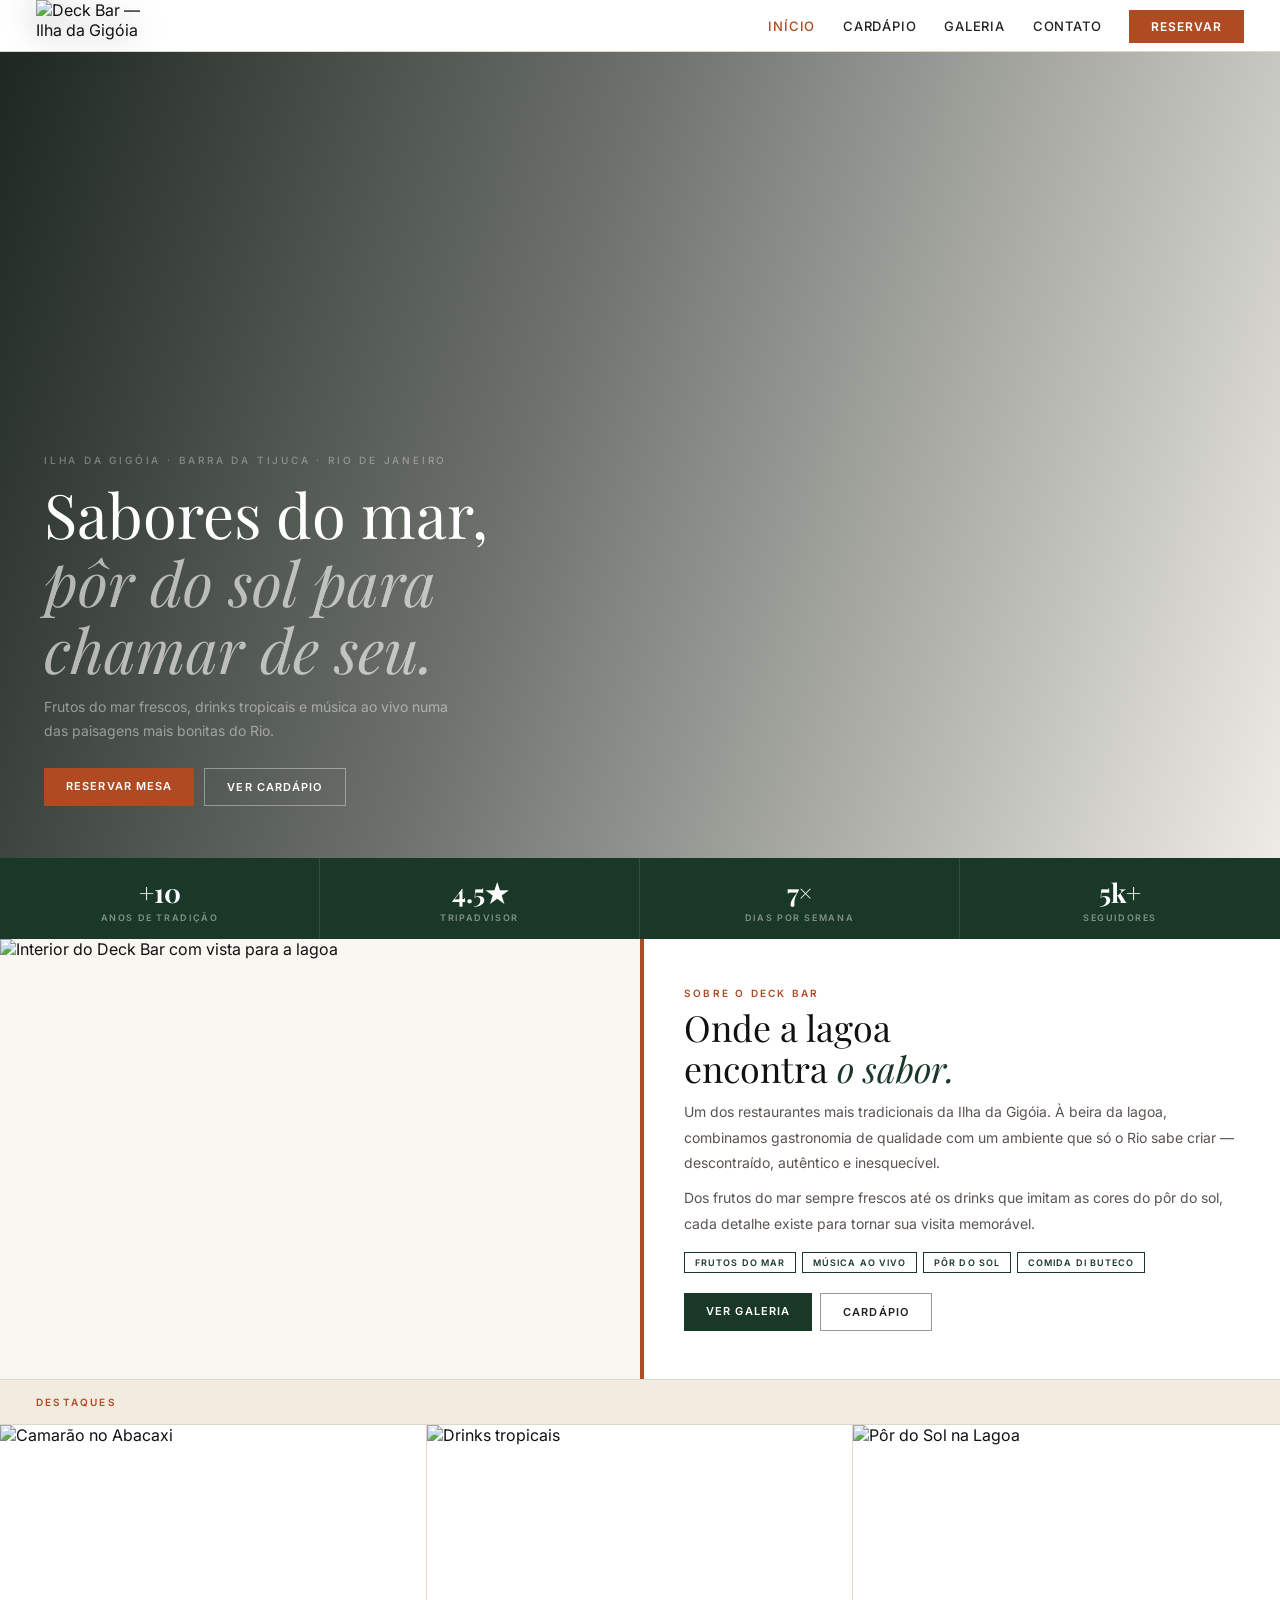
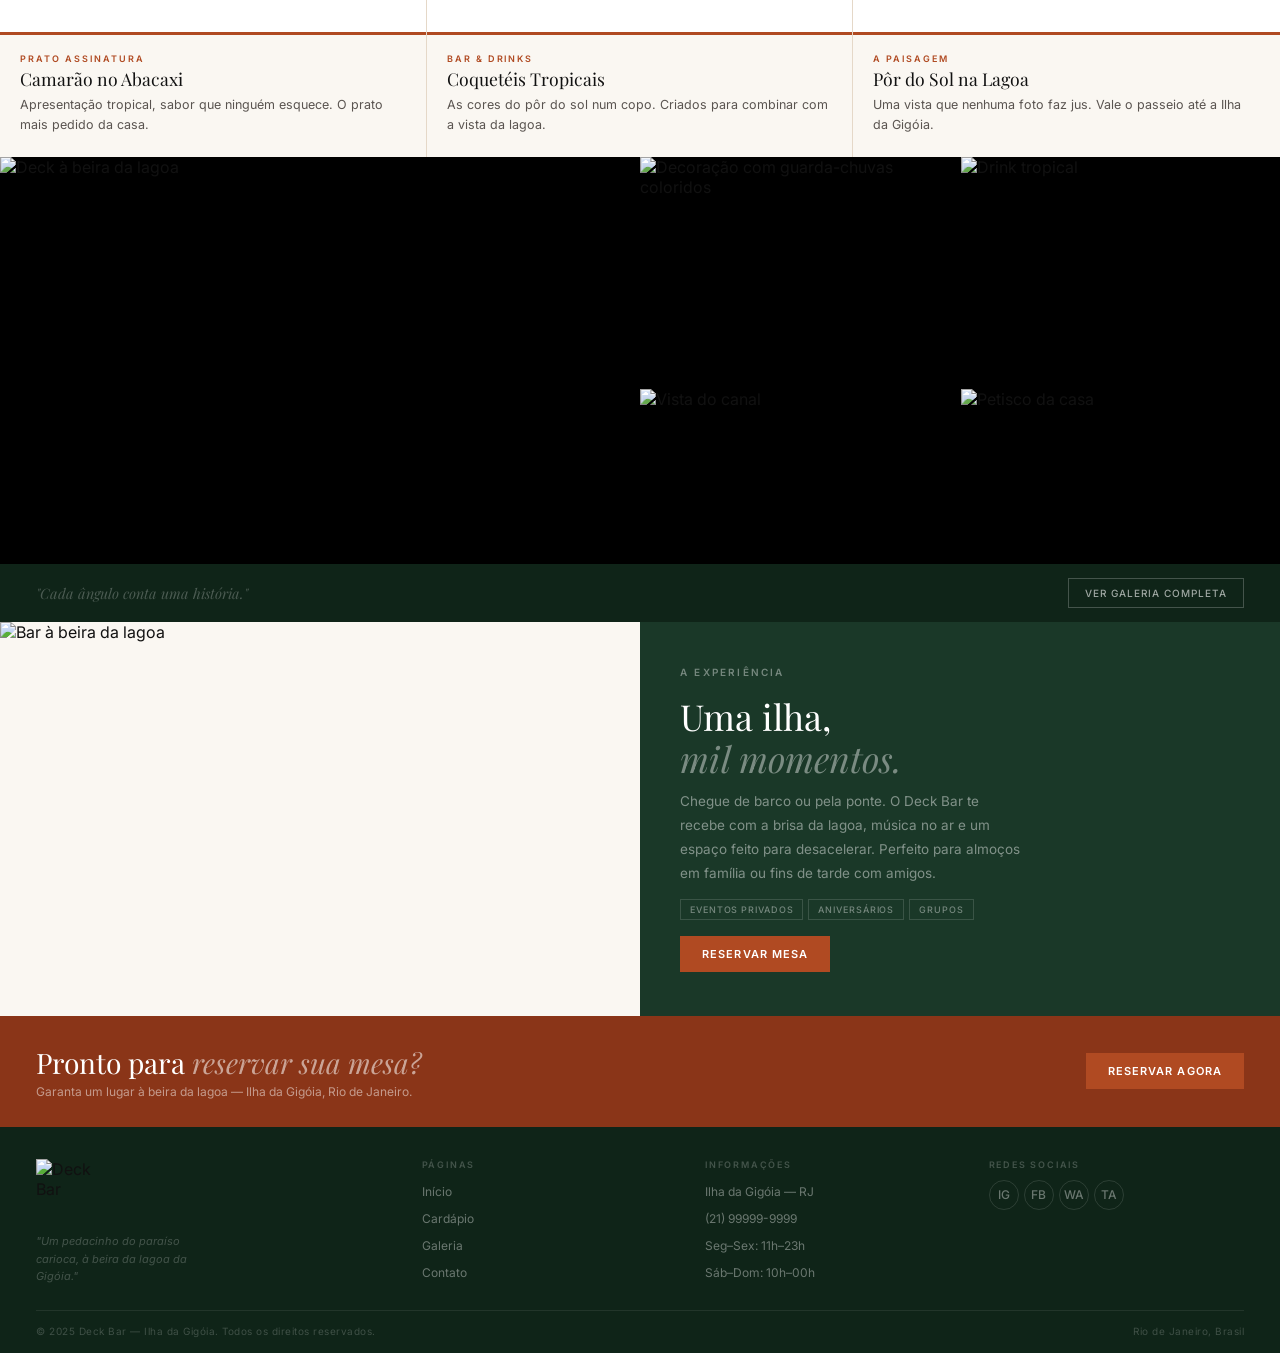
==== commit c44b017a: "final" ====
--- a/index.html
+++ b/index.html
@@ -6,23 +6,58 @@
 <meta name="description" content="Bar e restaurante à beira da lagoa na Ilha da Gigóia, Barra da Tijuca, Rio de Janeiro.">
 <link rel="stylesheet" href="style.css">
 <style>
-.hero{position:relative;height:80vh;min-height:480px;max-height:740px;display:flex;align-items:flex-end;overflow:hidden}
-.hero-bg{position:absolute;inset:0;background:url('images/deck7.jpg') center 28%/cover no-repeat}
+/* ── HOME HERO ──────────────────────────── */
+.hero{
+  position:relative;
+  /* extra top padding so hero appears below the logo overflow */
+  height:calc(82vh + 68px);
+  min-height:560px;max-height:820px;
+  display:flex;align-items:flex-end;
+  overflow:hidden;
+  margin-top:0;
+}
+.hero-bg{
+  position:absolute;inset:0;
+  background:url('images/deck7.jpg') center 28%/cover no-repeat;
+}
 .hero-bg::after{
   content:'';position:absolute;inset:0;
-  background:linear-gradient(105deg,rgba(8,18,12,.88) 0%,rgba(8,18,12,.55) 46%,rgba(8,18,12,.06) 100%);
-}
-.hero-body{position:relative;z-index:1;padding:0 44px 48px;max-width:600px}
-.hero-loc{font-size:10px;font-weight:500;letter-spacing:.28em;text-transform:uppercase;color:rgba(255,255,255,.35);margin-bottom:14px}
-.hero-h{font-family:'Playfair Display',serif;font-size:clamp(2.2rem,4.6vw,4rem);font-weight:400;line-height:1.1;color:#fff}
+  background:linear-gradient(108deg,
+    rgba(6,16,10,.90) 0%,
+    rgba(6,16,10,.58) 42%,
+    rgba(6,16,10,.05) 100%);
+}
+.hero-body{
+  position:relative;z-index:1;
+  padding:0 44px 52px;
+  max-width:620px;
+}
+.hero-loc{
+  font-size:10px;font-weight:500;letter-spacing:.28em;
+  text-transform:uppercase;color:rgba(255,255,255,.35);margin-bottom:14px;
+}
+.hero-h{
+  font-family:'Playfair Display',serif;
+  font-size:clamp(2.2rem,4.8vw,4.2rem);
+  font-weight:400;line-height:1.1;color:#fff;
+}
 .hero-h em{font-style:italic;color:rgba(255,255,255,.62)}
-.hero-sub{font-size:13.5px;line-height:1.75;color:rgba(255,255,255,.46);margin-top:12px;max-width:400px}
-.hero-btns{display:flex;gap:10px;flex-wrap:wrap;margin-top:22px}
-@media(max-width:768px){.hero-body{padding:0 16px 38px}.hero-h{font-size:2rem}}
+.hero-sub{
+  font-size:14px;line-height:1.76;
+  color:rgba(255,255,255,.46);margin-top:12px;max-width:420px;
+}
+.hero-btns{display:flex;gap:10px;flex-wrap:wrap;margin-top:24px}
+
+@media(max-width:768px){
+  .hero{height:calc(78vh + 48px)}
+  .hero-body{padding:0 16px 40px}
+  .hero-h{font-size:2rem}
+}
 </style>
 </head>
 <body>
 
+<!-- DRAWER -->
 <div class="drawer" id="drawer">
   <button class="drawer-x" onclick="closeDrawer()">✕</button>
   <a href="index.html" onclick="closeDrawer()">Início</a>
@@ -31,8 +66,11 @@
   <a href="contato.html" onclick="closeDrawer()">Contato</a>
 </div>
 
+<!-- HEADER — overflow:visible so logo hangs over hero -->
 <header>
-  <a href="index.html" class="logo"><img src="images/logo.png" alt="Deck Bar"></a>
+  <a href="index.html" class="logo">
+    <img src="images/logo.png" alt="Deck Bar — Ilha da Gigóia">
+  </a>
   <nav>
     <a href="index.html" class="active">Início</a>
     <a href="cardapio.html">Cardápio</a>
@@ -50,7 +88,10 @@
   <div class="hero-bg"></div>
   <div class="hero-body">
     <p class="hero-loc">Ilha da Gigóia · Barra da Tijuca · Rio de Janeiro</p>
-    <h1 class="hero-h">Sabores do mar,<br><em>pôr do sol para chamar de seu.</em></h1>
+    <h1 class="hero-h">
+      Sabores do mar,<br>
+      <em>pôr do sol para chamar de seu.</em>
+    </h1>
     <p class="hero-sub">Frutos do mar frescos, drinks tropicais e música ao vivo numa das paisagens mais bonitas do Rio.</p>
     <div class="hero-btns">
       <a href="contato.html" class="btn btn-terra">Reservar mesa</a>
@@ -59,7 +100,7 @@
   </div>
 </section>
 
-<!-- STATS — fundo verde, texto branco -->
+<!-- STATS -->
 <div class="stats">
   <div class="stat"><div class="stat-n">+10</div><div class="stat-l">Anos de tradição</div></div>
   <div class="stat"><div class="stat-n">4.5★</div><div class="stat-l">TripAdvisor</div></div>
@@ -91,8 +132,8 @@
 </div>
 
 <!-- DESTAQUES -->
-<div class="wrap-xs bg-warm2" style="border-top:1px solid var(--rule)">
-  <span class="label">Destaques</span>
+<div class="wrap-xs bg-warm2" style="border-top:1px solid var(--rule);border-bottom:1px solid var(--rule)">
+  <span class="label" style="margin-bottom:0">Destaques</span>
 </div>
 <div class="cards-3">
   <div class="hcard rv">
@@ -100,19 +141,19 @@
     <div class="hcard-body">
       <span class="label">Prato assinatura</span>
       <h3>Camarão no Abacaxi</h3>
-      <p>Apresentação tropical, sabor que ninguém esquece. O mais pedido da casa.</p>
+      <p>Apresentação tropical, sabor que ninguém esquece. O prato mais pedido da casa.</p>
     </div>
   </div>
   <div class="hcard rv d1">
-    <div class="hcard-img"><img src="images/deck5.jpg" alt="Drinks"></div>
+    <div class="hcard-img"><img src="images/deck5.jpg" alt="Drinks tropicais"></div>
     <div class="hcard-body">
       <span class="label">Bar & Drinks</span>
       <h3>Coquetéis Tropicais</h3>
-      <p>As cores do pôr do sol num copo, criados para combinar com a vista da lagoa.</p>
+      <p>As cores do pôr do sol num copo. Criados para combinar com a vista da lagoa.</p>
     </div>
   </div>
   <div class="hcard rv d2">
-    <div class="hcard-img"><img src="images/deck7.jpg" alt="Pôr do Sol"></div>
+    <div class="hcard-img"><img src="images/deck7.jpg" alt="Pôr do Sol na Lagoa"></div>
     <div class="hcard-body">
       <span class="label">A paisagem</span>
       <h3>Pôr do Sol na Lagoa</h3>
@@ -121,14 +162,29 @@
   </div>
 </div>
 
-<!-- GALERIA -->
+<!-- GALERIA STRIP -->
 <div class="rv">
   <div class="gal-strip">
-    <div class="gp" onclick="lb(0)"><img src="images/deck4.jpg" alt="Deck"><span class="gp-label">Ambiente</span></div>
-    <div class="gp" onclick="lb(1)"><img src="images/deck1.jpg" alt="Decoração"><span class="gp-label">Decoração</span></div>
-    <div class="gp" onclick="lb(2)"><img src="images/deck6.jpg" alt="Drinks"><span class="gp-label">Drinks</span></div>
-    <div class="gp" onclick="lb(3)"><img src="images/deck8.jpg" alt="Vista"><span class="gp-label">Paisagem</span></div>
-    <div class="gp" onclick="lb(4)"><img src="images/deck3.jpg" alt="Petisco"><span class="gp-label">Gastronomia</span></div>
+    <div class="gp" onclick="lb(0)">
+      <img src="images/deck4.jpg" alt="Deck à beira da lagoa">
+      <span class="gp-label">Ambiente</span>
+    </div>
+    <div class="gp" onclick="lb(1)">
+      <img src="images/deck1.jpg" alt="Decoração com guarda-chuvas coloridos">
+      <span class="gp-label">Decoração</span>
+    </div>
+    <div class="gp" onclick="lb(2)">
+      <img src="images/deck6.jpg" alt="Drink tropical">
+      <span class="gp-label">Drinks</span>
+    </div>
+    <div class="gp" onclick="lb(3)">
+      <img src="images/deck8.jpg" alt="Vista do canal">
+      <span class="gp-label">Paisagem</span>
+    </div>
+    <div class="gp" onclick="lb(4)">
+      <img src="images/deck3.jpg" alt="Petisco da casa">
+      <span class="gp-label">Gastronomia</span>
+    </div>
   </div>
   <div class="gal-foot">
     <p style="font-family:'Playfair Display',serif;font-size:.9rem;font-style:italic;color:rgba(255,255,255,.25)">"Cada ângulo conta uma história."</p>
@@ -136,12 +192,16 @@
   </div>
 </div>
 
-<!-- SPLIT AMBIENTE -->
+<!-- SPLIT — AMBIENTE -->
 <div class="split rv">
-  <div class="split-img"><img src="images/frente_restaurante.png" alt="Deck Bar visto do canal"></div>
+  <div class="split-img">
+    <img src="https://images.unsplash.com/photo-1559339352-11d035aa65de?w=900&q=80&auto=format&fit=crop" alt="Bar à beira da lagoa">
+  </div>
   <div class="split-content dark">
     <span class="label">A Experiência</span>
-    <h2 class="heading" style="color:#fff">Uma ilha,<br><em style="color:rgba(255,255,255,.42)">mil momentos.</em></h2>
+    <h2 class="heading" style="color:#fff">
+      Uma ilha,<br><em style="color:rgba(255,255,255,.42)">mil momentos.</em>
+    </h2>
     <p>Chegue de barco ou pela ponte. O Deck Bar te recebe com a brisa da lagoa, música no ar e um espaço feito para desacelerar. Perfeito para almoços em família ou fins de tarde com amigos.</p>
     <div class="split-tags">
       <span class="split-tag">Eventos Privados</span>
@@ -158,21 +218,48 @@
     <h2>Pronto para <em>reservar sua mesa?</em></h2>
     <p>Garanta um lugar à beira da lagoa — Ilha da Gigóia, Rio de Janeiro.</p>
   </div>
-  <a href="contato.html" class="btn btn-terra" style="background:rgba(255,255,255,.15);border:1px solid rgba(255,255,255,.3)">Reservar agora</a>
+  <a href="contato.html" class="btn btn-terra">Reservar agora</a>
 </div>
 
 <!-- FOOTER -->
 <footer>
   <div class="foot-grid">
-    <div class="foot-brand"><img src="images/logo.png" alt="Deck Bar"><p>"Um pedacinho do paraíso carioca, à beira da lagoa da Gigóia."</p></div>
-    <div class="foot-col"><h6>Páginas</h6><ul><li><a href="index.html">Início</a></li><li><a href="cardapio.html">Cardápio</a></li><li><a href="galeria.html">Galeria</a></li><li><a href="contato.html">Contato</a></li></ul></div>
-    <div class="foot-col"><h6>Informações</h6><ul><li><a>Ilha da Gigóia — RJ</a></li><li><a href="https://wa.me/5521999999999">(21) 99999-9999</a></li><li><a>Seg–Sex 11h–23h</a></li><li><a>Sáb–Dom 10h–00h</a></li></ul></div>
-    <div class="foot-col"><h6>Redes Sociais</h6><div class="socs"><a href="https://www.instagram.com/deckdailhadagigoia" target="_blank" class="soc">IG</a><a href="https://www.facebook.com/deckbarilhadagigoia/" target="_blank" class="soc">FB</a><a href="https://wa.me/5521999999999" target="_blank" class="soc">WA</a><a href="https://www.tripadvisor.com.br/Restaurant_Review-g303506-d15508596-Reviews-Deck_Bar-Rio_de_Janeiro_State_of_Rio_de_Janeiro.html" target="_blank" class="soc">TA</a></div></div>
-  </div>
-  <div class="foot-bot"><p>© 2025 Deck Bar — Ilha da Gigóia. Todos os direitos reservados.</p><p>Rio de Janeiro, Brasil</p></div>
+    <div class="foot-brand">
+      <img src="images/logo.png" alt="Deck Bar">
+      <p>"Um pedacinho do paraíso carioca, à beira da lagoa da Gigóia."</p>
+    </div>
+    <div class="foot-col"><h6>Páginas</h6><ul>
+      <li><a href="index.html">Início</a></li>
+      <li><a href="cardapio.html">Cardápio</a></li>
+      <li><a href="galeria.html">Galeria</a></li>
+      <li><a href="contato.html">Contato</a></li>
+    </ul></div>
+    <div class="foot-col"><h6>Informações</h6><ul>
+      <li><a>Ilha da Gigóia — RJ</a></li>
+      <li><a href="https://wa.me/5521999999999">(21) 99999-9999</a></li>
+      <li><a>Seg–Sex: 11h–23h</a></li>
+      <li><a>Sáb–Dom: 10h–00h</a></li>
+    </ul></div>
+    <div class="foot-col"><h6>Redes Sociais</h6><div class="socs">
+      <a href="https://www.instagram.com/deckdailhadagigoia" target="_blank" class="soc">IG</a>
+      <a href="https://www.facebook.com/deckbarilhadagigoia/" target="_blank" class="soc">FB</a>
+      <a href="https://wa.me/5521999999999" target="_blank" class="soc">WA</a>
+      <a href="https://www.tripadvisor.com.br/Restaurant_Review-g303506-d15508596-Reviews-Deck_Bar-Rio_de_Janeiro_State_of_Rio_de_Janeiro.html" target="_blank" class="soc">TA</a>
+    </div></div>
+  </div>
+  <div class="foot-bot">
+    <p>© 2025 Deck Bar — Ilha da Gigóia. Todos os direitos reservados.</p>
+    <p>Rio de Janeiro, Brasil</p>
+  </div>
 </footer>
 
-<div id="lb"><button class="lb-x" onclick="closeLb()">✕</button><button class="lb-a l" onclick="navLb(-1)">‹</button><img id="lb-img" src="" alt=""><button class="lb-a r" onclick="navLb(1)">›</button></div>
+<!-- LIGHTBOX -->
+<div id="lb">
+  <button class="lb-x" onclick="closeLb()">✕</button>
+  <button class="lb-a l" onclick="navLb(-1)">‹</button>
+  <img id="lb-img" src="" alt="">
+  <button class="lb-a r" onclick="navLb(1)">›</button>
+</div>
 
 <script>
 const lbImgs=['images/deck4.jpg','images/deck1.jpg','images/deck6.jpg','images/deck8.jpg','images/deck3.jpg'];
--- a/style.css
+++ b/style.css
@@ -1,4 +1,4 @@
-@import url('https://fonts.googleapis.com/css2?family=Playfair+Display:ital,wght@0,400;0,700;1,400;1,700&family=Inter:wght@300;400;500&display=swap');
+@import url('https://fonts.googleapis.com/css2?family=Playfair+Display:ital,wght@0,400;0,700;1,400;1,700&family=Inter:wght@300;400;500;600&display=swap');
 
 *,*::before,*::after{margin:0;padding:0;box-sizing:border-box}
 html{font-size:16px;scroll-behavior:smooth;-webkit-font-smoothing:antialiased}
@@ -18,61 +18,92 @@
   --terra3: #8A3518;
   --warm:   #FAF7F2;
   --warm2:  #F2EBE0;
-  --warm3:  #E8DDD0;
+  --warm3:  #E5D8C8;
   --rule:   #DDD6CC;
-  --gray:   #5C5750;
+  --gray:   #5A5450;
   --lgray:  #8C8478;
 }
 
-/* ── HEADER ── */
+/* ─────────────────────────────────────────
+   HEADER — white bar, overflow:visible so
+   the big logo hangs down over the hero
+───────────────────────────────────────── */
 header{
   position:sticky;top:0;z-index:999;
   background:#fff;
-  border-bottom:2px solid var(--warm3);
-  height:68px;
-  display:flex;align-items:center;justify-content:space-between;
+  border-bottom:1px solid var(--warm3);
+  height:52px;
+  overflow:visible;           /* logo overflows downward */
+  display:flex;align-items:flex-start;justify-content:space-between;
   padding:0 36px;
 }
-.logo img{height:400px;width:400px;object-fit:contain;display:block}
-nav{display:flex;align-items:center;gap:26px}
-nav a{font-size:11px;font-weight:500;letter-spacing:.13em;text-transform:uppercase;color:#666;transition:color .2s}
-nav a:hover,nav a.active{color:#111}
+
+/* Logo container — sits at top of header,
+   extends visually into hero below */
+.logo{
+  display:block;
+  position:relative;
+  z-index:10;
+  flex-shrink:0;
+}
+.logo img{
+  height:120px;
+  width:120px;
+  object-fit:contain;
+  display:block;
+  /* subtle drop shadow so it reads on any photo */
+  filter:drop-shadow(0 4px 16px rgba(0,0,0,.35));
+  margin-top:0;
+}
+
+/* Nav — vertically centered in the 52px header */
+nav{
+  display:flex;align-items:center;gap:28px;
+  height:52px;               /* match header height */
+}
+nav a{
+  font-size:13px;font-weight:500;letter-spacing:.06em;
+  text-transform:uppercase;color:#222;transition:color .2s;
+}
+nav a:hover,nav a.active{color:var(--terra)}
 .nav-reserve{
   background:var(--terra);color:#fff!important;
-  padding:9px 20px;font-size:11px;font-weight:500;letter-spacing:.13em;text-transform:uppercase;
-  transition:background .2s;
+  padding:9px 22px;font-size:12px;font-weight:600;
+  letter-spacing:.08em;text-transform:uppercase;transition:background .2s;
 }
 .nav-reserve:hover{background:var(--terra2)}
-.ham{display:none;flex-direction:column;gap:4px;padding:4px}
-.ham span{display:block;width:20px;height:1.5px;background:#111}
+
+/* Hamburger */
+.ham{display:none;flex-direction:column;gap:5px;padding:4px;align-self:center;height:52px;align-items:center;justify-content:center}
+.ham span{display:block;width:22px;height:1.5px;background:#222}
 
 /* Drawer */
-.drawer{position:fixed;inset:0;z-index:998;background:var(--green3);display:flex;flex-direction:column;align-items:center;justify-content:center;gap:22px;opacity:0;pointer-events:none;transition:opacity .25s}
+.drawer{position:fixed;inset:0;z-index:998;background:var(--green3);display:flex;flex-direction:column;align-items:center;justify-content:center;gap:24px;opacity:0;pointer-events:none;transition:opacity .25s}
 .drawer.open{opacity:1;pointer-events:all}
-.drawer a{font-family:'Playfair Display',serif;font-size:2rem;color:#fff;font-style:italic}
+.drawer a{font-family:'Playfair Display',serif;font-size:2.2rem;color:#fff;font-style:italic}
 .drawer a:hover{opacity:.6}
-.drawer-x{position:absolute;top:18px;right:22px;color:rgba(255,255,255,.4);font-size:20px}
+.drawer-x{position:absolute;top:20px;right:24px;color:rgba(255,255,255,.4);font-size:22px}
 .drawer-x:hover{color:#fff}
 
 /* ── BUTTONS ── */
-.btn{display:inline-block;font-size:11px;font-weight:500;letter-spacing:.14em;text-transform:uppercase;transition:all .2s;padding:11px 22px}
+.btn{display:inline-block;font-size:11px;font-weight:600;letter-spacing:.1em;text-transform:uppercase;transition:all .2s;padding:11px 22px}
 .btn-dark{background:var(--green);color:#fff}
 .btn-dark:hover{background:var(--green2)}
 .btn-terra{background:var(--terra);color:#fff}
 .btn-terra:hover{background:var(--terra2)}
-.btn-outline{border:1px solid #bbb;color:#333;background:transparent}
-.btn-outline:hover{border-color:#333}
-.btn-outline-w{border:1px solid rgba(255,255,255,.32);color:#fff;background:transparent}
-.btn-outline-w:hover{border-color:rgba(255,255,255,.68)}
-.btn-ghost-sm{border:1px solid rgba(255,255,255,.22);color:rgba(255,255,255,.6);font-size:10px;letter-spacing:.12em;text-transform:uppercase;padding:8px 16px;transition:all .2s;display:inline-block;font-weight:500}
+.btn-outline{border:1.5px solid #999;color:#222;background:transparent}
+.btn-outline:hover{border-color:#111}
+.btn-outline-w{border:1.5px solid rgba(255,255,255,.38);color:#fff;background:transparent}
+.btn-outline-w:hover{border-color:rgba(255,255,255,.75)}
+.btn-ghost-sm{border:1px solid rgba(255,255,255,.22);color:rgba(255,255,255,.6);font-size:10px;letter-spacing:.1em;text-transform:uppercase;padding:8px 16px;transition:all .2s;display:inline-block;font-weight:500}
 .btn-ghost-sm:hover{border-color:rgba(255,255,255,.55);color:#fff}
 
 /* ── TYPE ── */
-.label{font-size:10px;font-weight:500;letter-spacing:.22em;text-transform:uppercase;color:var(--terra);display:block;margin-bottom:8px}
-.heading{font-family:'Playfair Display',serif;font-size:clamp(1.6rem,2.8vw,2.4rem);font-weight:400;line-height:1.15;color:#111}
+.label{font-size:10px;font-weight:600;letter-spacing:.22em;text-transform:uppercase;color:var(--terra);display:block;margin-bottom:8px}
+.heading{font-family:'Playfair Display',serif;font-size:clamp(1.6rem,2.8vw,2.5rem);font-weight:400;line-height:1.15;color:#111}
 .heading em{font-style:italic;color:var(--green)}
 
-/* ── PAGE HERO ── */
+/* ── PAGE HERO (interior pages) ── */
 .page-hero{
   background:var(--green3);height:200px;
   display:flex;align-items:flex-end;position:relative;overflow:hidden;
@@ -86,31 +117,29 @@
 /* ── SECTIONS ── */
 .wrap{padding:40px 36px}
 .wrap-sm{padding:28px 36px}
-.wrap-xs{padding:18px 36px}
+.wrap-xs{padding:16px 36px}
 .bg-warm{background:var(--warm)}
 .bg-warm2{background:var(--warm2)}
-.bg-warm3{background:var(--warm3)}
 .bg-green{background:var(--green)}
-.bg-dark{background:#111}
-
-/* ── STATS — green bg, white text ── */
+
+/* ── STATS — green ── */
 .stats{display:grid;grid-template-columns:repeat(4,1fr);background:var(--green)}
 .stat{padding:16px 12px;text-align:center;border-right:1px solid rgba(255,255,255,.1)}
 .stat:last-child{border-right:none}
-.stat-n{font-family:'Playfair Display',serif;font-size:1.6rem;font-weight:700;color:#fff}
-.stat-l{font-size:9px;font-weight:500;letter-spacing:.18em;text-transform:uppercase;color:rgba(255,255,255,.45);margin-top:2px}
+.stat-n{font-family:'Playfair Display',serif;font-size:1.65rem;font-weight:700;color:#fff}
+.stat-l{font-size:9px;font-weight:600;letter-spacing:.18em;text-transform:uppercase;color:rgba(255,255,255,.45);margin-top:2px}
 
 /* ── ABOUT ROW ── */
 .about-row{display:grid;grid-template-columns:1fr 1fr;gap:0}
-.about-photo{overflow:hidden;min-height:440px;max-height:540px}
+.about-photo{overflow:hidden;min-height:440px;max-height:560px}
 .about-photo img{height:100%}
-.about-text{padding:40px 38px;display:flex;flex-direction:column;justify-content:center;background:#fff;border-left:4px solid var(--terra)}
-.about-text p{font-size:13.5px;line-height:1.8;color:var(--gray);margin-top:10px}
+.about-text{padding:44px 40px;display:flex;flex-direction:column;justify-content:center;background:#fff;border-left:4px solid var(--terra)}
+.about-text p{font-size:14px;line-height:1.82;color:var(--gray);margin-top:10px}
 .chips{display:flex;flex-wrap:wrap;gap:6px;margin-top:16px}
-.chip{font-size:9px;font-weight:500;letter-spacing:.12em;text-transform:uppercase;color:var(--green);border:1px solid var(--green);padding:4px 9px;background:transparent}
-.about-btns{display:flex;gap:8px;margin-top:18px}
-
-/* ── CARDS — vibrant border ── */
+.chip{font-size:9px;font-weight:600;letter-spacing:.12em;text-transform:uppercase;color:var(--green);border:1.5px solid var(--green);padding:4px 10px;background:transparent}
+.about-btns{display:flex;gap:8px;margin-top:20px}
+
+/* ── HIGHLIGHT CARDS ── */
 .cards-3{display:grid;grid-template-columns:repeat(3,1fr);gap:0;background:var(--warm2)}
 .hcard{background:#fff;overflow:hidden;display:flex;flex-direction:column;border-right:1px solid var(--warm3)}
 .hcard:last-child{border-right:none}
@@ -120,46 +149,44 @@
 .hcard-img::after{content:'';position:absolute;bottom:0;left:0;right:0;height:3px;background:var(--terra)}
 .hcard-body{padding:18px 20px 22px;flex:1;background:var(--warm)}
 .hcard-body .label{margin-bottom:4px;font-size:9px}
-.hcard-body h3{font-family:'Playfair Display',serif;font-size:1.08rem;font-weight:400;color:#111;line-height:1.25}
-.hcard-body p{font-size:12px;line-height:1.62;color:var(--gray);margin-top:5px}
-
-/* ── GAL STRIP ── */
+.hcard-body h3{font-family:'Playfair Display',serif;font-size:1.1rem;font-weight:400;color:#111;line-height:1.25}
+.hcard-body p{font-size:12.5px;line-height:1.62;color:var(--gray);margin-top:5px}
+
+/* ── GALLERY STRIP ── */
 .gal-strip{display:grid;grid-template-columns:2fr 1fr 1fr;grid-template-rows:230px 175px;gap:2px;background:#000}
 .gp{overflow:hidden;position:relative;cursor:pointer}
 .gp:first-child{grid-row:span 2}
-.gp img{transition:transform .5s ease,filter .4s;filter:saturate(.75)}
+.gp img{transition:transform .5s ease,filter .4s;filter:saturate(.78)}
 .gp:hover img{transform:scale(1.05);filter:saturate(1.05)}
 .gp::after{content:'';position:absolute;inset:0;background:rgba(0,0,0,0);transition:background .3s}
 .gp:hover::after{background:rgba(0,0,0,.18)}
 .gp-label{position:absolute;bottom:8px;left:10px;z-index:1;font-size:9px;font-weight:500;letter-spacing:.16em;text-transform:uppercase;color:transparent;transition:color .3s}
 .gp:hover .gp-label{color:rgba(255,255,255,.75)}
-
-/* ── GAL FOOTER ── */
 .gal-foot{background:var(--green3);padding:14px 36px;display:flex;align-items:center;justify-content:space-between}
 
 /* ── SPLIT ── */
-.split{display:grid;grid-template-columns:1fr 1fr;min-height:360px}
+.split{display:grid;grid-template-columns:1fr 1fr;min-height:380px}
 .split-img{overflow:hidden}
 .split-img img{object-position:center}
-.split-content{padding:40px 38px;display:flex;flex-direction:column;justify-content:center;gap:10px}
+.split-content{padding:44px 40px;display:flex;flex-direction:column;justify-content:center;gap:10px}
 .split-content.dark{background:var(--green)}
 .split-content.dark .label{color:rgba(255,255,255,.4)}
 .split-content.dark .heading{color:#fff}
 .split-content.dark .heading em{color:rgba(255,255,255,.45)}
-.split-content.dark p{font-size:13px;line-height:1.78;color:rgba(255,255,255,.45);max-width:340px}
+.split-content.dark p{font-size:13.5px;line-height:1.78;color:rgba(255,255,255,.45);max-width:340px}
 .split-tags{display:flex;flex-wrap:wrap;gap:5px;margin-top:4px}
 .split-tag{font-size:9px;font-weight:500;letter-spacing:.1em;text-transform:uppercase;color:rgba(255,255,255,.4);border:1px solid rgba(255,255,255,.14);padding:4px 9px}
 
 /* ── CTA BANNER ── */
 .cta-banner{background:var(--terra3);display:flex;align-items:center;justify-content:space-between;padding:28px 36px;gap:20px;flex-wrap:wrap}
-.cta-banner h2{font-family:'Playfair Display',serif;font-size:clamp(1.2rem,2.2vw,1.7rem);font-weight:400;color:#fff}
+.cta-banner h2{font-family:'Playfair Display',serif;font-size:clamp(1.2rem,2.2vw,1.8rem);font-weight:400;color:#fff}
 .cta-banner h2 em{font-style:italic;color:rgba(255,255,255,.55)}
-.cta-banner p{font-size:12px;color:rgba(255,255,255,.45);margin-top:3px}
+.cta-banner p{font-size:12px;color:rgba(255,255,255,.5);margin-top:3px}
 
 /* ── MENU ── */
 .menu-layout{display:grid;grid-template-columns:192px 1fr;gap:0;border-top:1px solid var(--rule)}
-.menu-sidebar{border-right:1px solid var(--rule);padding:24px 18px;position:sticky;top:68px;height:calc(100vh - 68px);overflow-y:auto;background:#fff}
-.menu-sidebar p{font-size:9px;font-weight:500;letter-spacing:.2em;text-transform:uppercase;color:var(--lgray);margin-bottom:12px}
+.menu-sidebar{border-right:1px solid var(--rule);padding:24px 18px;position:sticky;top:52px;height:calc(100vh - 52px);overflow-y:auto;background:#fff}
+.menu-sidebar p{font-size:9px;font-weight:600;letter-spacing:.2em;text-transform:uppercase;color:var(--lgray);margin-bottom:12px}
 .menu-nav{display:flex;flex-direction:column}
 .mnav-btn{font-size:10px;font-weight:500;letter-spacing:.1em;text-transform:uppercase;color:#aaa;padding:9px 0;border-bottom:1px solid var(--rule);text-align:left;display:flex;justify-content:space-between;align-items:center;transition:color .2s}
 .mnav-btn:last-child{border-bottom:none}
@@ -178,15 +205,15 @@
 .dish{display:flex;justify-content:space-between;align-items:baseline;gap:16px;padding:11px 0;border-bottom:1px solid var(--rule)}
 .dish:last-child{border-bottom:none}
 .dish-l h4{font-family:'Playfair Display',serif;font-size:.97rem;font-weight:400;color:#111;display:flex;align-items:baseline;gap:5px;flex-wrap:wrap}
-.dish-l p{font-size:11.5px;color:var(--gray);line-height:1.5;margin-top:2px}
+.dish-l p{font-size:12px;color:var(--gray);line-height:1.5;margin-top:2px}
 .dish-price{font-family:'Playfair Display',serif;font-size:13px;font-weight:700;color:var(--green);white-space:nowrap;flex-shrink:0}
 .badge{font-size:8px;font-weight:500;letter-spacing:.12em;text-transform:uppercase;background:var(--terra);color:#fff;padding:2px 5px;vertical-align:middle;position:relative;top:-1px}
 .badge.g{background:var(--green)}
 .menu-note{font-size:10px;font-style:italic;color:#bbb;margin-top:14px;padding-top:12px;border-top:1px solid var(--rule)}
 
 /* ── GALLERY ── */
-.filter-bar{display:flex;border-bottom:1px solid var(--rule);background:#fff;position:sticky;top:68px;z-index:100;overflow-x:auto}
-.filt{font-size:10px;font-weight:500;letter-spacing:.14em;text-transform:uppercase;color:#aaa;padding:12px 18px;border-bottom:2px solid transparent;white-space:nowrap;transition:color .2s,border-color .2s}
+.filter-bar{display:flex;border-bottom:1px solid var(--rule);background:#fff;position:sticky;top:52px;z-index:100;overflow-x:auto}
+.filt{font-size:11px;font-weight:500;letter-spacing:.12em;text-transform:uppercase;color:#999;padding:13px 20px;border-bottom:2px solid transparent;white-space:nowrap;transition:color .2s,border-color .2s}
 .filt.on{color:var(--terra);border-bottom-color:var(--terra)}
 .filt:hover{color:#111}
 .masonry{columns:3;column-gap:3px;padding:3px;background:var(--warm2)}
@@ -211,34 +238,34 @@
 
 /* ── CONTACT ── */
 .contact-grid{display:grid;grid-template-columns:1fr 1fr}
-.c-info{background:var(--green3);padding:44px 38px}
+.c-info{background:var(--green3);padding:44px 40px}
 .c-info .label{color:var(--terra2)}
 .c-info .heading{color:#fff;margin-top:8px}
 .c-info .heading em{color:rgba(255,255,255,.38)}
-.c-info>p{font-size:13px;line-height:1.78;color:rgba(255,255,255,.35);margin:10px 0 24px;max-width:340px}
+.c-info>p{font-size:13.5px;line-height:1.8;color:rgba(255,255,255,.35);margin:10px 0 24px;max-width:340px}
 .c-list{display:flex;flex-direction:column;gap:16px}
-.c-item h6{font-size:9px;font-weight:500;letter-spacing:.2em;text-transform:uppercase;color:var(--terra2);margin-bottom:3px}
-.c-item p,.c-item a{font-size:13px;color:rgba(255,255,255,.36);line-height:1.5}
-.c-item a:hover{color:rgba(255,255,255,.75)}
-.c-form{background:var(--green);padding:44px 38px;display:flex;flex-direction:column;justify-content:center}
-.c-form h3{font-family:'Playfair Display',serif;font-size:1.4rem;font-weight:400;color:#fff;margin-bottom:20px}
+.c-item h6{font-size:9px;font-weight:600;letter-spacing:.2em;text-transform:uppercase;color:var(--terra2);margin-bottom:3px}
+.c-item p,.c-item a{font-size:13.5px;color:rgba(255,255,255,.38);line-height:1.55}
+.c-item a:hover{color:rgba(255,255,255,.78)}
+.c-form{background:var(--green);padding:44px 40px;display:flex;flex-direction:column;justify-content:center}
+.c-form h3{font-family:'Playfair Display',serif;font-size:1.45rem;font-weight:400;color:#fff;margin-bottom:20px}
 .field{margin-bottom:10px}
-.field label{display:block;font-size:9px;font-weight:500;letter-spacing:.2em;text-transform:uppercase;color:rgba(255,255,255,.28);margin-bottom:4px}
+.field label{display:block;font-size:9px;font-weight:600;letter-spacing:.2em;text-transform:uppercase;color:rgba(255,255,255,.28);margin-bottom:4px}
 .field input,.field select,.field textarea{width:100%;background:rgba(255,255,255,.07);border:1px solid rgba(255,255,255,.12);color:#fff;font-family:'Inter',sans-serif;font-size:13px;padding:9px 11px;outline:none;appearance:none;transition:border-color .2s}
 .field input::placeholder,.field textarea::placeholder{color:rgba(255,255,255,.22)}
 .field input:focus,.field select:focus,.field textarea:focus{border-color:rgba(255,255,255,.32)}
 .field textarea{height:75px;resize:none}
 .field select option{background:var(--green)}
 .f2{display:grid;grid-template-columns:1fr 1fr;gap:8px}
-.f-submit{width:100%;padding:11px;background:var(--terra);color:#fff;font-family:'Inter',sans-serif;font-size:11px;font-weight:500;letter-spacing:.16em;text-transform:uppercase;transition:background .2s;margin-top:3px}
+.f-submit{width:100%;padding:11px;background:var(--terra);color:#fff;font-family:'Inter',sans-serif;font-size:11px;font-weight:600;letter-spacing:.14em;text-transform:uppercase;transition:background .2s;margin-top:3px}
 .f-submit:hover{background:var(--terra2)}
-.f-hint{font-size:10px;color:rgba(255,255,255,.2);text-align:center;margin-top:8px}
+.f-hint{font-size:10px;color:rgba(255,255,255,.22);text-align:center;margin-top:8px}
 
 /* ── HOW TO GET ── */
 .how-grid{display:grid;grid-template-columns:repeat(3,1fr);gap:1px;background:var(--rule)}
 .how-card{background:var(--warm);padding:22px 20px}
 .how-card span{font-size:1.8rem;display:block;margin-bottom:6px}
-.how-card h4{font-size:12px;font-weight:500;color:#111;margin-bottom:4px;letter-spacing:.04em}
+.how-card h4{font-size:12px;font-weight:600;color:#111;margin-bottom:4px}
 .how-card p{font-size:12px;color:var(--gray);line-height:1.6}
 
 /* ── FOOTER ── */
@@ -246,10 +273,10 @@
 .foot-grid{display:grid;grid-template-columns:1.4fr 1fr 1fr 1fr;gap:28px;padding-bottom:24px;border-bottom:1px solid rgba(255,255,255,.08);margin-bottom:14px}
 .foot-brand img{height:64px;width:64px;object-fit:contain;display:block;margin-bottom:10px}
 .foot-brand p{font-size:11px;font-style:italic;color:rgba(255,255,255,.22);line-height:1.6;max-width:170px}
-.foot-col h6{font-size:9px;font-weight:500;letter-spacing:.2em;text-transform:uppercase;color:rgba(255,255,255,.22);margin-bottom:10px}
+.foot-col h6{font-size:9px;font-weight:600;letter-spacing:.2em;text-transform:uppercase;color:rgba(255,255,255,.22);margin-bottom:10px}
 .foot-col ul{display:flex;flex-direction:column;gap:7px}
-.foot-col a{font-size:11.5px;color:rgba(255,255,255,.35);transition:color .2s}
-.foot-col a:hover{color:rgba(255,255,255,.75)}
+.foot-col a{font-size:12px;color:rgba(255,255,255,.38);transition:color .2s}
+.foot-col a:hover{color:rgba(255,255,255,.78)}
 .socs{display:flex;gap:5px;margin-top:3px}
 .soc{width:30px;height:30px;border-radius:50%;border:1px solid rgba(255,255,255,.12);display:flex;align-items:center;justify-content:center;font-size:9px;font-weight:500;color:rgba(255,255,255,.3);transition:border-color .2s,color .2s}
 .soc:hover{border-color:var(--terra);color:var(--terra2)}
@@ -271,12 +298,14 @@
 .rv.in{opacity:1;transform:none}
 .d1{transition-delay:.07s}.d2{transition-delay:.14s}
 
-/* ── RESPONSIVE ── */
+/* ─────────────────────────────────────────
+   RESPONSIVE
+───────────────────────────────────────── */
 @media(max-width:1024px){
   .cards-3{grid-template-columns:1fr 1fr}
   .foot-grid{grid-template-columns:1fr 1fr;gap:20px}
   .menu-layout{grid-template-columns:1fr}
-  .menu-sidebar{position:static;height:auto;border-right:none;border-bottom:1px solid var(--rule);padding:16px 36px}
+  .menu-sidebar{position:static;height:auto;border-right:none;border-bottom:1px solid var(--rule);padding:16px 36px;top:auto}
   .menu-nav{flex-direction:row;flex-wrap:wrap;gap:4px}
   .mnav-btn{border:1px solid var(--rule);padding:5px 11px}
   .mnav-btn:last-child{border-bottom:1px solid var(--rule)}
@@ -287,17 +316,17 @@
   .stat:nth-child(3){border-top:1px solid rgba(255,255,255,.1)}
   .stat:nth-child(4){border-top:1px solid rgba(255,255,255,.1);border-right:none}
   .ig-block{grid-template-columns:1fr;gap:24px;padding:32px}
+  .about-row{grid-template-columns:1fr}
+  .about-photo{min-height:300px;max-height:360px}
+  .about-text{border-left:none;border-top:4px solid var(--terra)}
 }
 @media(max-width:768px){
-  header{padding:0 16px;height:64px}
-  .logo img{height:90px;width:90px}
+  header{padding:0 16px}
+  .logo img{height:100px;width:100px}
   nav{display:none}
   .ham{display:flex}
   .wrap,.wrap-sm{padding:28px 16px}
-  .wrap-xs{padding:14px 16px}
-  .about-row{grid-template-columns:1fr}
-  .about-photo{min-height:260px;max-height:300px}
-  .about-text{padding:24px 20px;border-left:none;border-top:4px solid var(--terra)}
+  .wrap-xs{padding:12px 16px}
   .cards-3{grid-template-columns:1fr}
   .hcard{border-right:none;border-bottom:1px solid var(--warm3)}
   .gal-strip{grid-template-columns:1fr 1fr;grid-template-rows:170px 130px 130px}
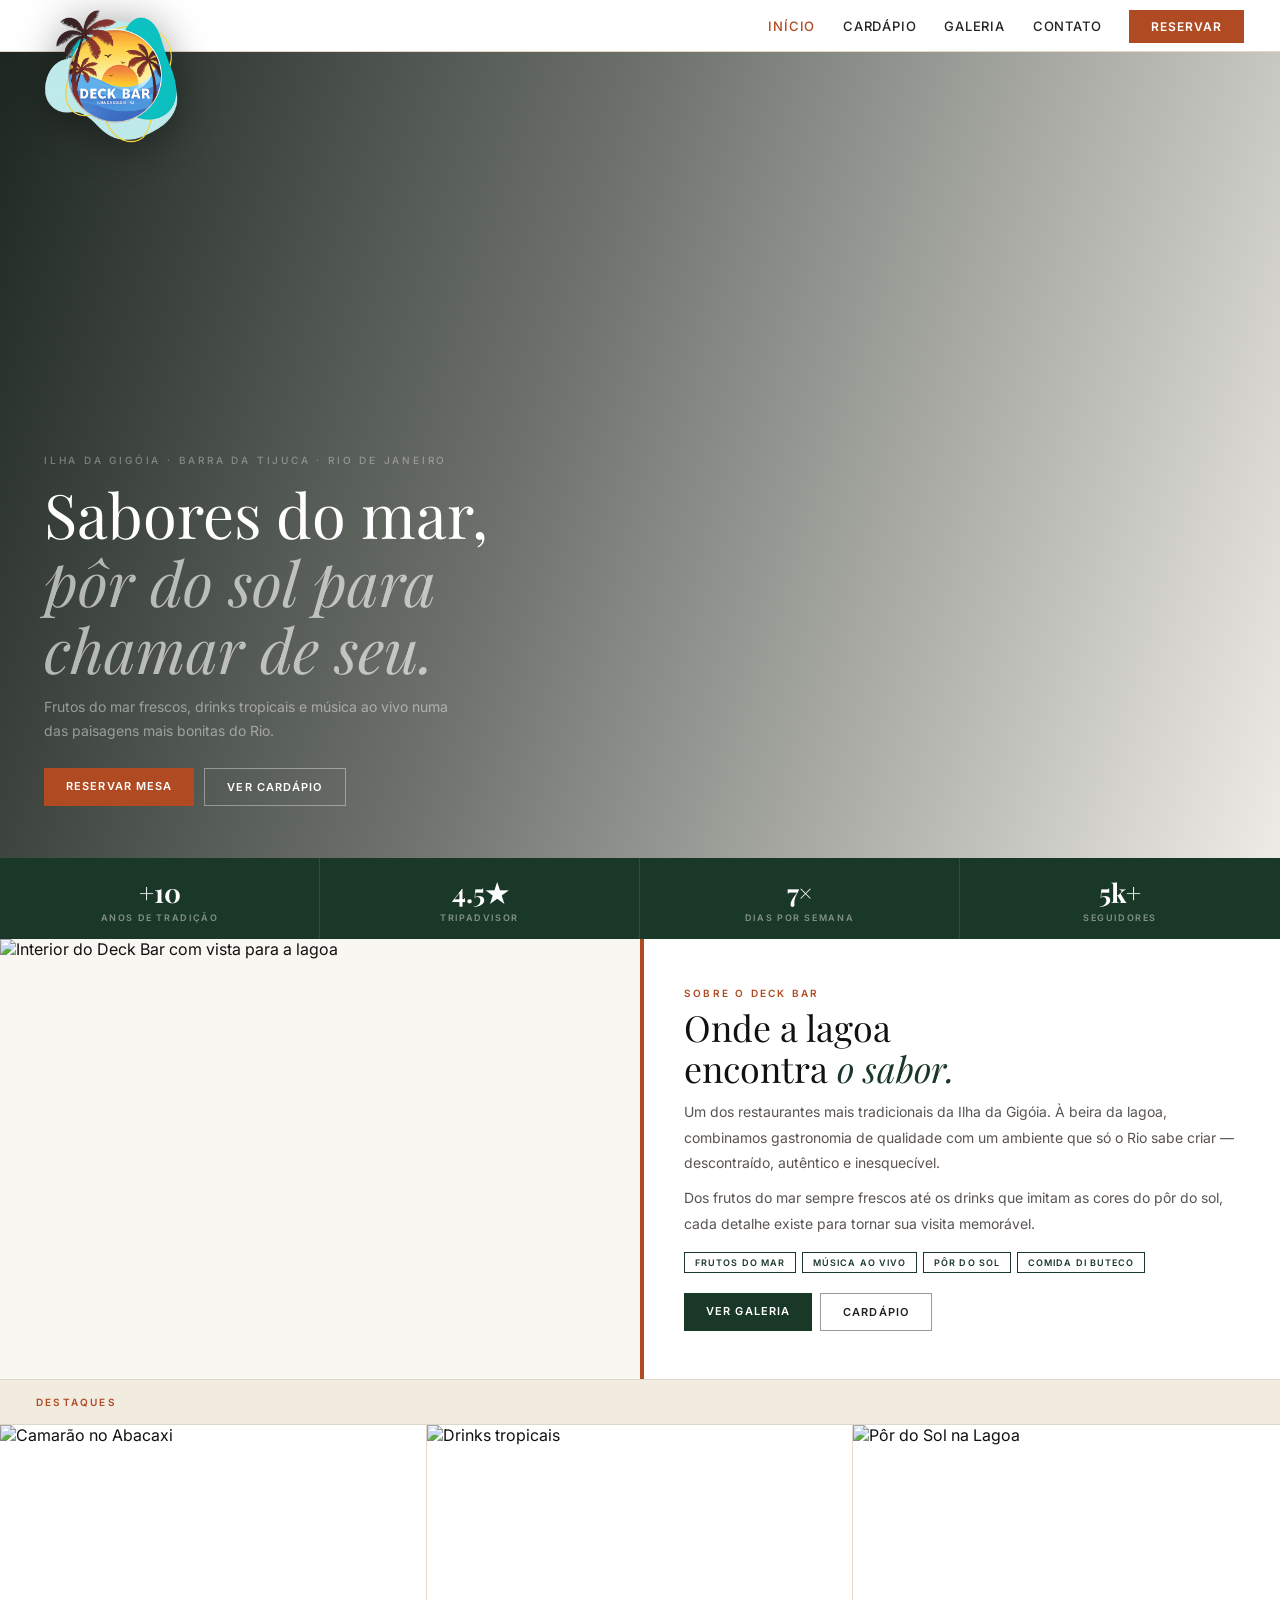
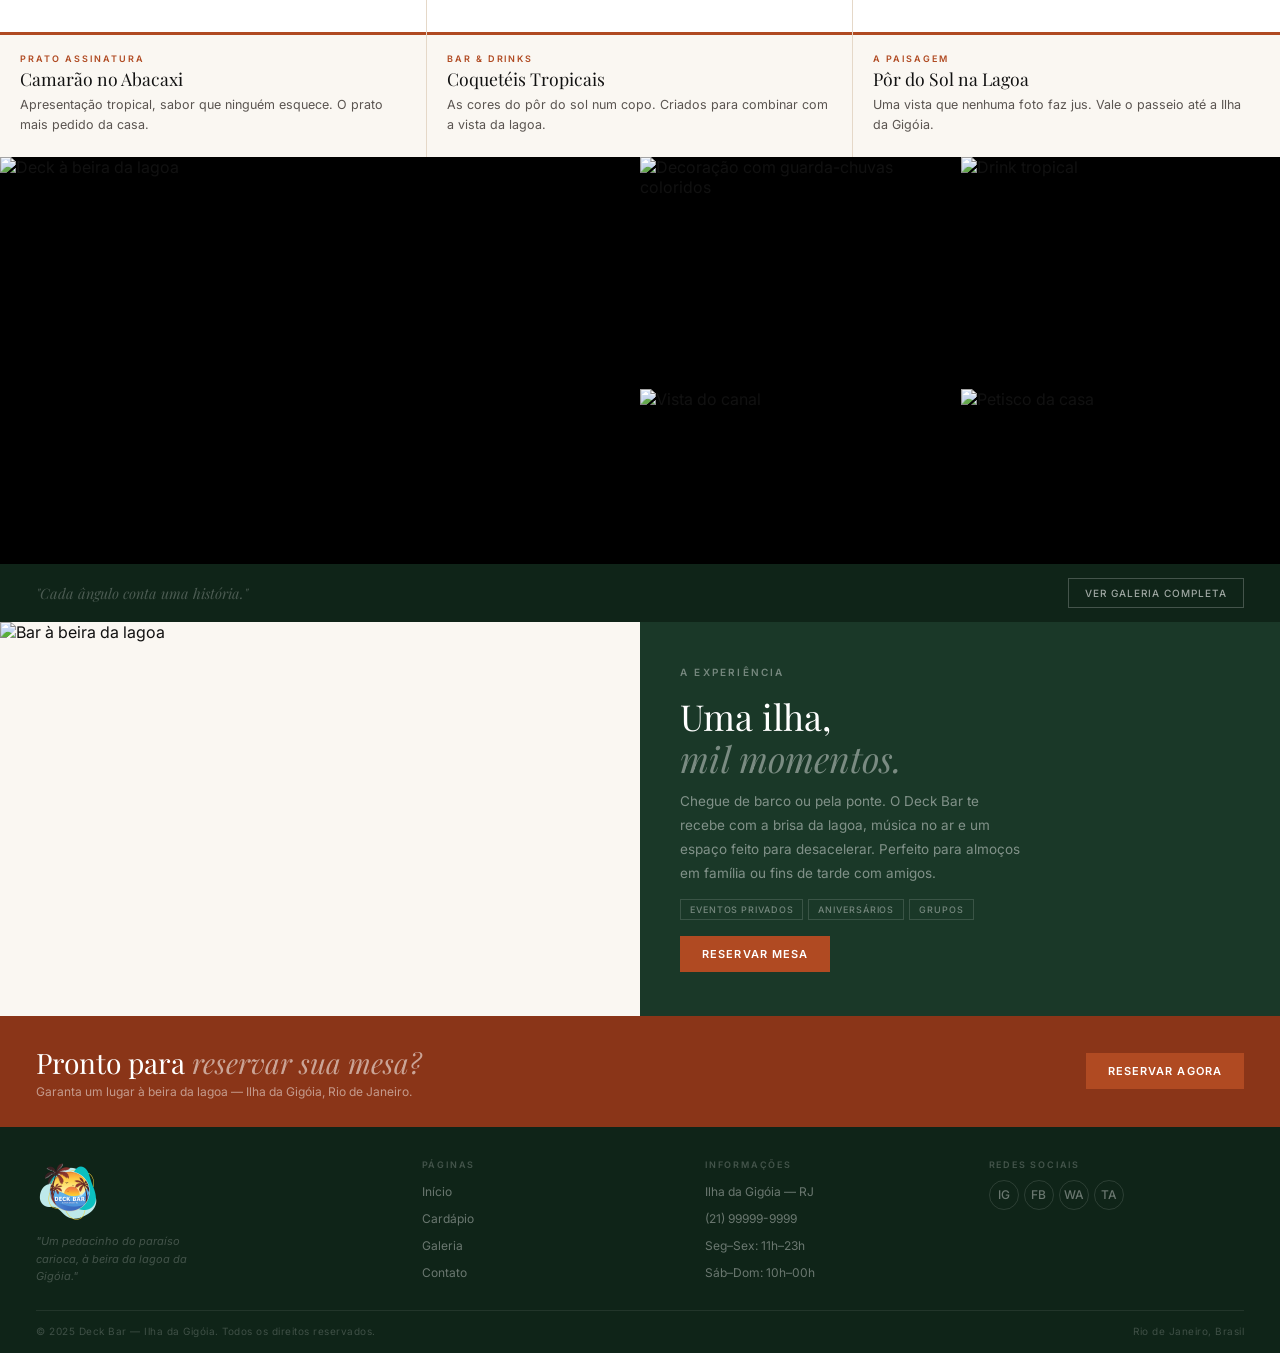
==== commit 4761edb1: "mais" ====
--- a/index.html
+++ b/index.html
@@ -18,7 +18,7 @@
 }
 .hero-bg{
   position:absolute;inset:0;
-  background:url('images/deck7.jpg') center 28%/cover no-repeat;
+  background:url('https://images.unsplash.com/photo-1507525428034-b723cf961d3e?w=1400&q=80&auto=format&fit=crop') center 28%/cover no-repeat;
 }
 .hero-bg::after{
   content:'';position:absolute;inset:0;
@@ -69,7 +69,7 @@
 <!-- HEADER — overflow:visible so logo hangs over hero -->
 <header>
   <a href="index.html" class="logo">
-    <img src="images/logo.png" alt="Deck Bar — Ilha da Gigóia">
+    <img src="Images/logo.png" alt="Deck Bar — Ilha da Gigóia">
   </a>
   <nav>
     <a href="index.html" class="active">Início</a>
@@ -111,7 +111,7 @@
 <!-- SOBRE -->
 <div class="about-row rv">
   <div class="about-photo">
-    <img src="images/deck9.jpg" alt="Interior do Deck Bar com vista para a lagoa">
+    <img src="https://images.unsplash.com/photo-1414235077428-338989a2e8c0?w=900&q=80&auto=format&fit=crop" alt="Interior do Deck Bar com vista para a lagoa">
   </div>
   <div class="about-text">
     <span class="label">Sobre o Deck Bar</span>
@@ -137,7 +137,7 @@
 </div>
 <div class="cards-3">
   <div class="hcard rv">
-    <div class="hcard-img"><img src="images/deck2.jpg" alt="Camarão no Abacaxi"></div>
+    <div class="hcard-img"><img src="https://images.unsplash.com/photo-1565299624946-b28f40a0ae38?w=900&q=80&auto=format&fit=crop" alt="Camarão no Abacaxi"></div>
     <div class="hcard-body">
       <span class="label">Prato assinatura</span>
       <h3>Camarão no Abacaxi</h3>
@@ -145,7 +145,7 @@
     </div>
   </div>
   <div class="hcard rv d1">
-    <div class="hcard-img"><img src="images/deck5.jpg" alt="Drinks tropicais"></div>
+    <div class="hcard-img"><img src="https://images.unsplash.com/photo-1551024709-8f23befc6f87?w=900&q=80&auto=format&fit=crop" alt="Drinks tropicais"></div>
     <div class="hcard-body">
       <span class="label">Bar & Drinks</span>
       <h3>Coquetéis Tropicais</h3>
@@ -153,7 +153,7 @@
     </div>
   </div>
   <div class="hcard rv d2">
-    <div class="hcard-img"><img src="images/deck7.jpg" alt="Pôr do Sol na Lagoa"></div>
+    <div class="hcard-img"><img src="https://images.unsplash.com/photo-1507525428034-b723cf961d3e?w=1400&q=80&auto=format&fit=crop" alt="Pôr do Sol na Lagoa"></div>
     <div class="hcard-body">
       <span class="label">A paisagem</span>
       <h3>Pôr do Sol na Lagoa</h3>
@@ -166,23 +166,23 @@
 <div class="rv">
   <div class="gal-strip">
     <div class="gp" onclick="lb(0)">
-      <img src="images/deck4.jpg" alt="Deck à beira da lagoa">
+      <img src="https://images.unsplash.com/photo-1510527374902-87a8c2f01af5?w=900&q=80&auto=format&fit=crop" alt="Deck à beira da lagoa">
       <span class="gp-label">Ambiente</span>
     </div>
     <div class="gp" onclick="lb(1)">
-      <img src="images/deck1.jpg" alt="Decoração com guarda-chuvas coloridos">
+      <img src="https://images.unsplash.com/photo-1566417713940-fe7c737a9ef2?w=900&q=80&auto=format&fit=crop" alt="Decoração com guarda-chuvas coloridos">
       <span class="gp-label">Decoração</span>
     </div>
     <div class="gp" onclick="lb(2)">
-      <img src="images/deck6.jpg" alt="Drink tropical">
+      <img src="https://images.unsplash.com/photo-1594631252845-29fc4cc8cde9?w=900&q=80&auto=format&fit=crop" alt="Drink tropical">
       <span class="gp-label">Drinks</span>
     </div>
     <div class="gp" onclick="lb(3)">
-      <img src="images/deck8.jpg" alt="Vista do canal">
+      <img src="https://images.unsplash.com/photo-1559339352-11d035aa65de?w=900&q=80&auto=format&fit=crop" alt="Vista do canal">
       <span class="gp-label">Paisagem</span>
     </div>
     <div class="gp" onclick="lb(4)">
-      <img src="images/deck3.jpg" alt="Petisco da casa">
+      <img src="https://images.unsplash.com/photo-1541529086526-db283c563270?w=900&q=80&auto=format&fit=crop" alt="Petisco da casa">
       <span class="gp-label">Gastronomia</span>
     </div>
   </div>
@@ -225,7 +225,7 @@
 <footer>
   <div class="foot-grid">
     <div class="foot-brand">
-      <img src="images/logo.png" alt="Deck Bar">
+      <img src="Images/logo.png" alt="Deck Bar">
       <p>"Um pedacinho do paraíso carioca, à beira da lagoa da Gigóia."</p>
     </div>
     <div class="foot-col"><h6>Páginas</h6><ul>
@@ -262,7 +262,7 @@
 </div>
 
 <script>
-const lbImgs=['images/deck4.jpg','images/deck1.jpg','images/deck6.jpg','images/deck8.jpg','images/deck3.jpg'];
+const lbImgs=['https://images.unsplash.com/photo-1510527374902-87a8c2f01af5?w=900&q=80&auto=format&fit=crop','https://images.unsplash.com/photo-1566417713940-fe7c737a9ef2?w=900&q=80&auto=format&fit=crop','https://images.unsplash.com/photo-1594631252845-29fc4cc8cde9?w=900&q=80&auto=format&fit=crop','https://images.unsplash.com/photo-1559339352-11d035aa65de?w=900&q=80&auto=format&fit=crop','https://images.unsplash.com/photo-1541529086526-db283c563270?w=900&q=80&auto=format&fit=crop'];
 let lbC=0;
 function lb(i){lbC=i;document.getElementById('lb-img').src=lbImgs[i];document.getElementById('lb').classList.add('open');document.body.style.overflow='hidden'}
 function closeLb(){document.getElementById('lb').classList.remove('open');document.body.style.overflow=''}
--- a/style.css
+++ b/style.css
@@ -47,12 +47,11 @@
   flex-shrink:0;
 }
 .logo img{
-  height:120px;
-  width:120px;
+  height:150px;
+  width:150px;
   object-fit:contain;
   display:block;
-  /* subtle drop shadow so it reads on any photo */
-  filter:drop-shadow(0 4px 16px rgba(0,0,0,.35));
+  filter:drop-shadow(0 4px 20px rgba(0,0,0,.4));
   margin-top:0;
 }
 
@@ -322,7 +321,7 @@
 }
 @media(max-width:768px){
   header{padding:0 16px}
-  .logo img{height:100px;width:100px}
+  .logo img{height:120px;width:120px}
   nav{display:none}
   .ham{display:flex}
   .wrap,.wrap-sm{padding:28px 16px}
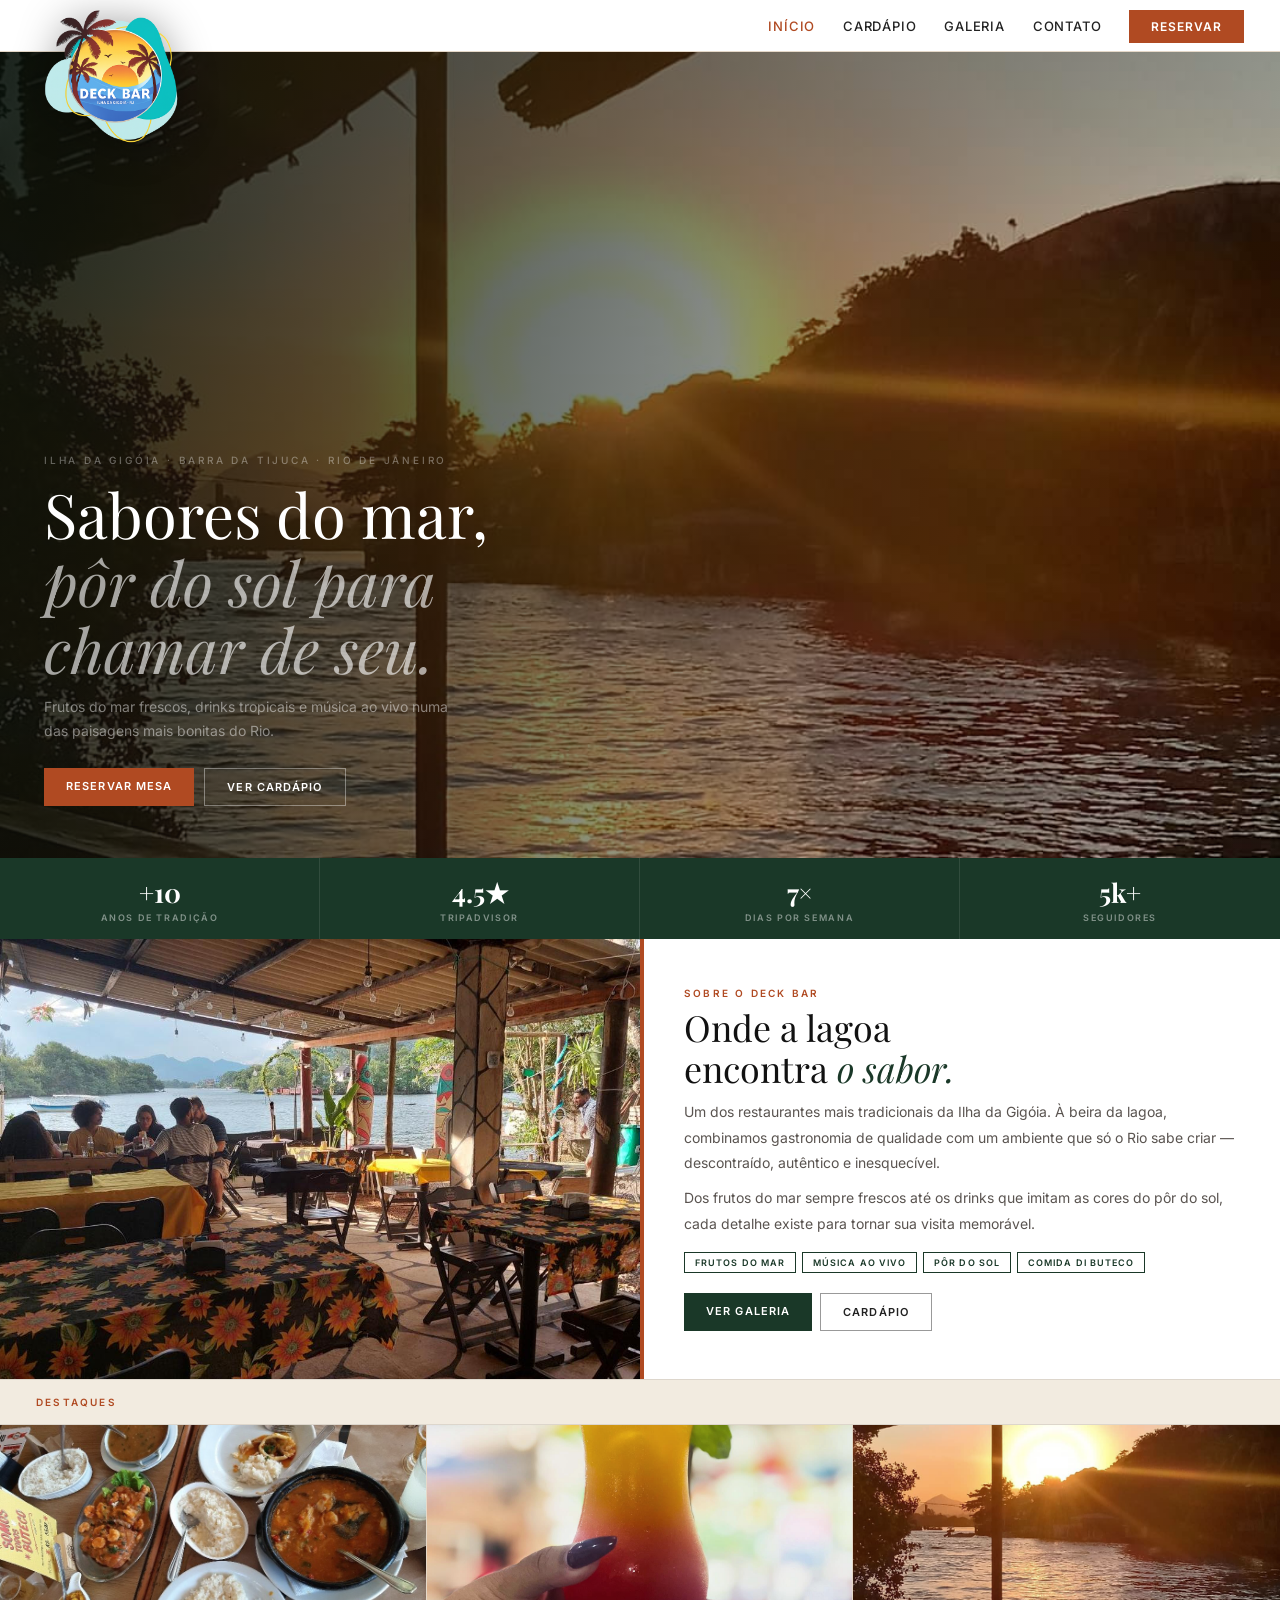
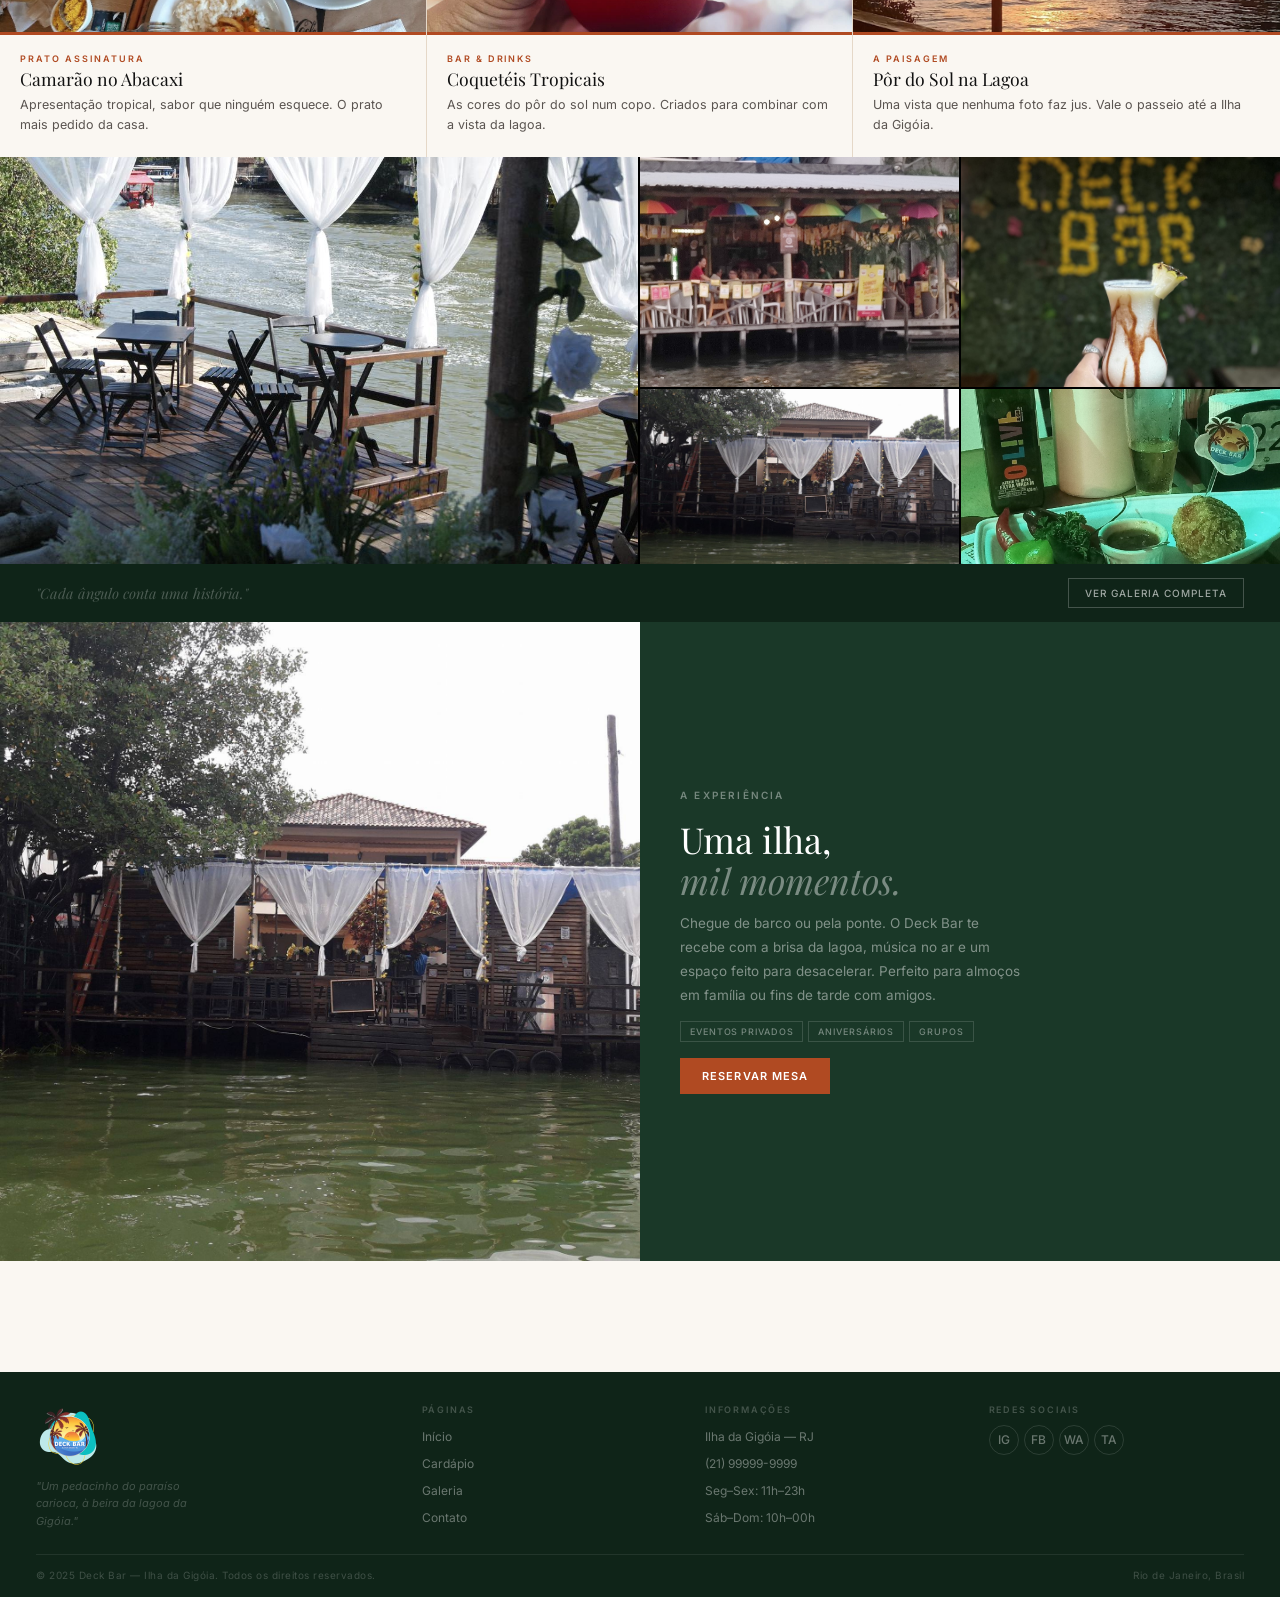
==== commit 6e01bb4d: "final" ====
--- a/index.html
+++ b/index.html
@@ -18,7 +18,7 @@
 }
 .hero-bg{
   position:absolute;inset:0;
-  background:url('https://images.unsplash.com/photo-1507525428034-b723cf961d3e?w=1400&q=80&auto=format&fit=crop') center 28%/cover no-repeat;
+  background:url('Images/deck7.jpg') center 28%/cover no-repeat;
 }
 .hero-bg::after{
   content:'';position:absolute;inset:0;
@@ -111,7 +111,7 @@
 <!-- SOBRE -->
 <div class="about-row rv">
   <div class="about-photo">
-    <img src="https://images.unsplash.com/photo-1414235077428-338989a2e8c0?w=900&q=80&auto=format&fit=crop" alt="Interior do Deck Bar com vista para a lagoa">
+    <img src="Images/deck9.jpg" alt="Interior do Deck Bar com vista para a lagoa">
   </div>
   <div class="about-text">
     <span class="label">Sobre o Deck Bar</span>
@@ -137,7 +137,7 @@
 </div>
 <div class="cards-3">
   <div class="hcard rv">
-    <div class="hcard-img"><img src="https://images.unsplash.com/photo-1565299624946-b28f40a0ae38?w=900&q=80&auto=format&fit=crop" alt="Camarão no Abacaxi"></div>
+    <div class="hcard-img"><img src="Images/deck2.jpg" alt="Camarão no Abacaxi"></div>
     <div class="hcard-body">
       <span class="label">Prato assinatura</span>
       <h3>Camarão no Abacaxi</h3>
@@ -145,7 +145,7 @@
     </div>
   </div>
   <div class="hcard rv d1">
-    <div class="hcard-img"><img src="https://images.unsplash.com/photo-1551024709-8f23befc6f87?w=900&q=80&auto=format&fit=crop" alt="Drinks tropicais"></div>
+    <div class="hcard-img"><img src="Images/deck5.jpg" alt="Drinks tropicais"></div>
     <div class="hcard-body">
       <span class="label">Bar & Drinks</span>
       <h3>Coquetéis Tropicais</h3>
@@ -153,7 +153,7 @@
     </div>
   </div>
   <div class="hcard rv d2">
-    <div class="hcard-img"><img src="https://images.unsplash.com/photo-1507525428034-b723cf961d3e?w=1400&q=80&auto=format&fit=crop" alt="Pôr do Sol na Lagoa"></div>
+    <div class="hcard-img"><img src="Images/deck7.jpg" alt="Pôr do Sol na Lagoa"></div>
     <div class="hcard-body">
       <span class="label">A paisagem</span>
       <h3>Pôr do Sol na Lagoa</h3>
@@ -166,23 +166,23 @@
 <div class="rv">
   <div class="gal-strip">
     <div class="gp" onclick="lb(0)">
-      <img src="https://images.unsplash.com/photo-1510527374902-87a8c2f01af5?w=900&q=80&auto=format&fit=crop" alt="Deck à beira da lagoa">
+      <img src="Images/deck4.jpg" alt="Deck à beira da lagoa">
       <span class="gp-label">Ambiente</span>
     </div>
     <div class="gp" onclick="lb(1)">
-      <img src="https://images.unsplash.com/photo-1566417713940-fe7c737a9ef2?w=900&q=80&auto=format&fit=crop" alt="Decoração com guarda-chuvas coloridos">
+      <img src="Images/deck1.jpg" alt="Decoração com guarda-chuvas coloridos">
       <span class="gp-label">Decoração</span>
     </div>
     <div class="gp" onclick="lb(2)">
-      <img src="https://images.unsplash.com/photo-1594631252845-29fc4cc8cde9?w=900&q=80&auto=format&fit=crop" alt="Drink tropical">
+      <img src="Images/deck6.jpg" alt="Drink tropical">
       <span class="gp-label">Drinks</span>
     </div>
     <div class="gp" onclick="lb(3)">
-      <img src="https://images.unsplash.com/photo-1559339352-11d035aa65de?w=900&q=80&auto=format&fit=crop" alt="Vista do canal">
+      <img src="Images/deck8.jpg" alt="Vista do canal">
       <span class="gp-label">Paisagem</span>
     </div>
     <div class="gp" onclick="lb(4)">
-      <img src="https://images.unsplash.com/photo-1541529086526-db283c563270?w=900&q=80&auto=format&fit=crop" alt="Petisco da casa">
+      <img src="Images/deck3.jpg" alt="Petisco da casa">
       <span class="gp-label">Gastronomia</span>
     </div>
   </div>
@@ -195,7 +195,7 @@
 <!-- SPLIT — AMBIENTE -->
 <div class="split rv">
   <div class="split-img">
-    <img src="https://images.unsplash.com/photo-1559339352-11d035aa65de?w=900&q=80&auto=format&fit=crop" alt="Bar à beira da lagoa">
+    <img src="Images/deck8.jpg" alt="Bar à beira da lagoa">
   </div>
   <div class="split-content dark">
     <span class="label">A Experiência</span>
@@ -262,7 +262,7 @@
 </div>
 
 <script>
-const lbImgs=['https://images.unsplash.com/photo-1510527374902-87a8c2f01af5?w=900&q=80&auto=format&fit=crop','https://images.unsplash.com/photo-1566417713940-fe7c737a9ef2?w=900&q=80&auto=format&fit=crop','https://images.unsplash.com/photo-1594631252845-29fc4cc8cde9?w=900&q=80&auto=format&fit=crop','https://images.unsplash.com/photo-1559339352-11d035aa65de?w=900&q=80&auto=format&fit=crop','https://images.unsplash.com/photo-1541529086526-db283c563270?w=900&q=80&auto=format&fit=crop'];
+const lbImgs=['Images/deck4.jpg','Images/deck1.jpg','Images/deck6.jpg','Images/deck8.jpg','Images/deck3.jpg'];
 let lbC=0;
 function lb(i){lbC=i;document.getElementById('lb-img').src=lbImgs[i];document.getElementById('lb').classList.add('open');document.body.style.overflow='hidden'}
 function closeLb(){document.getElementById('lb').classList.remove('open');document.body.style.overflow=''}
